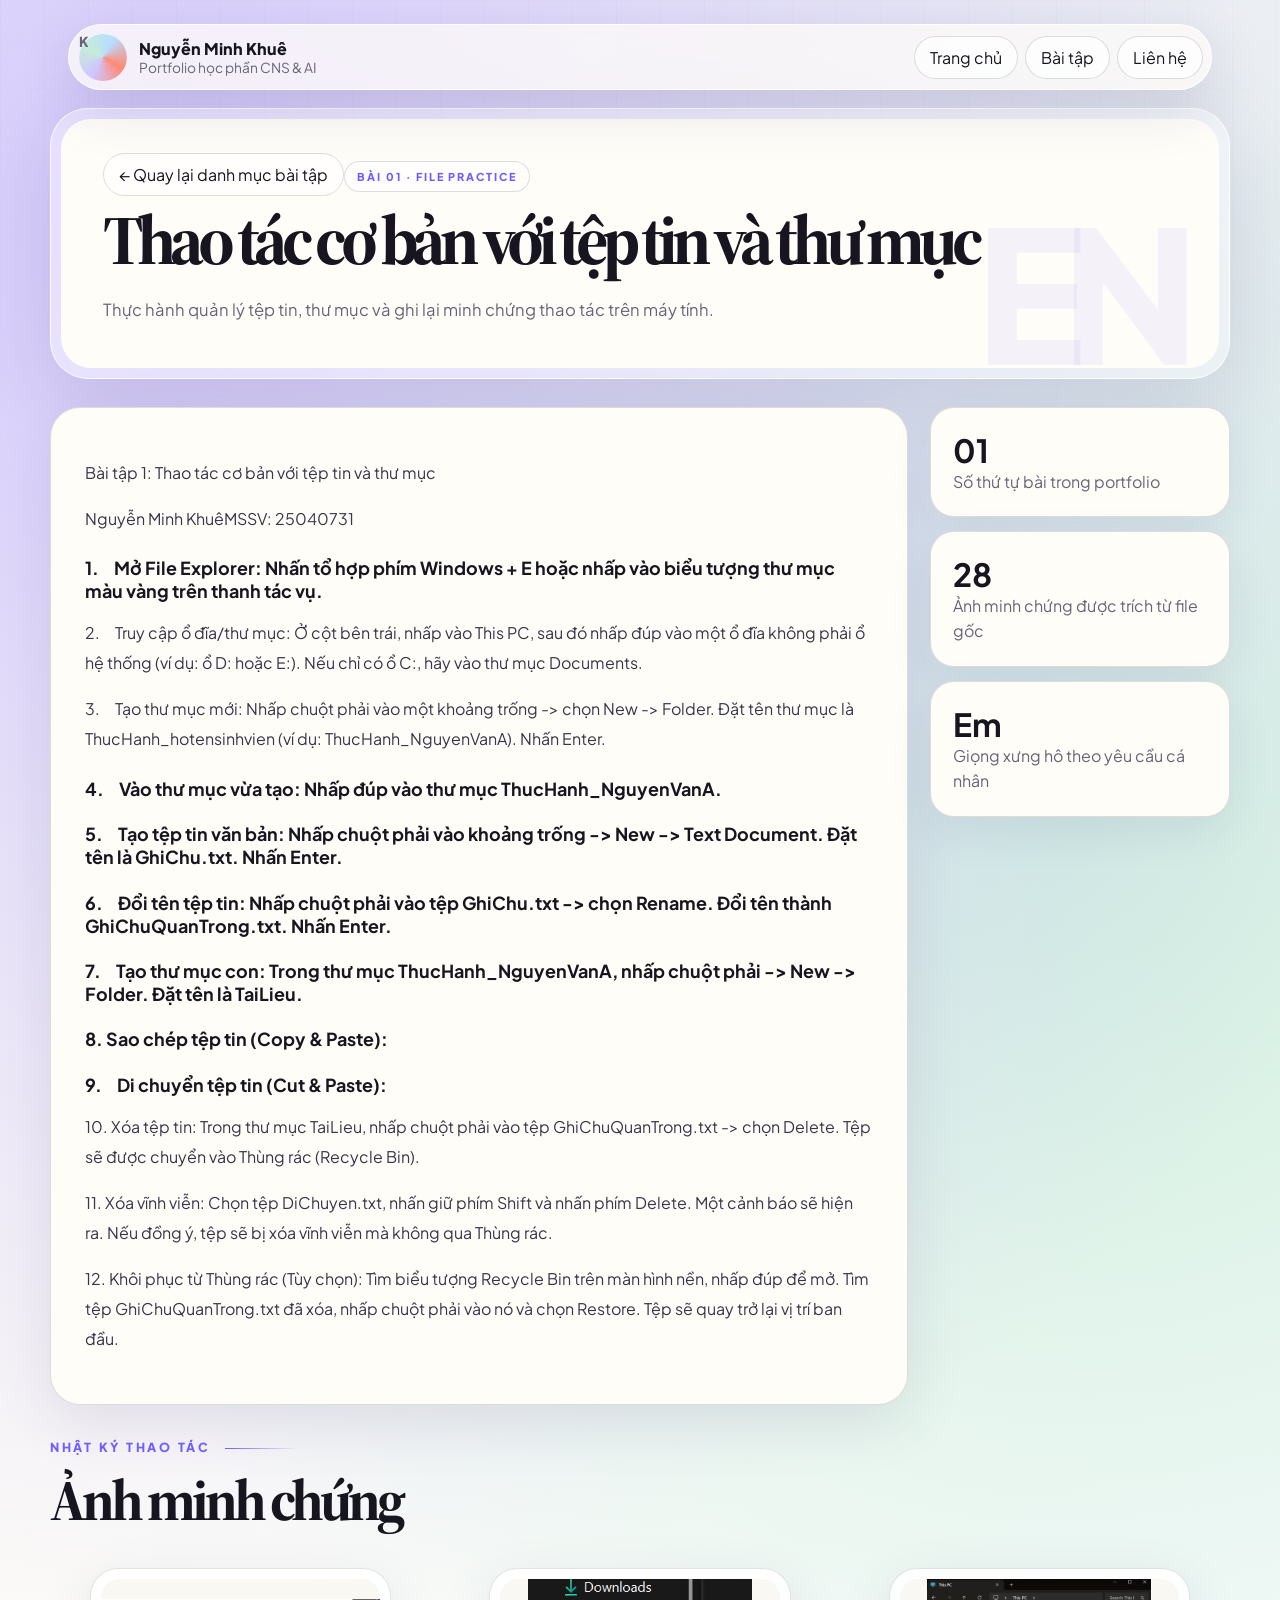
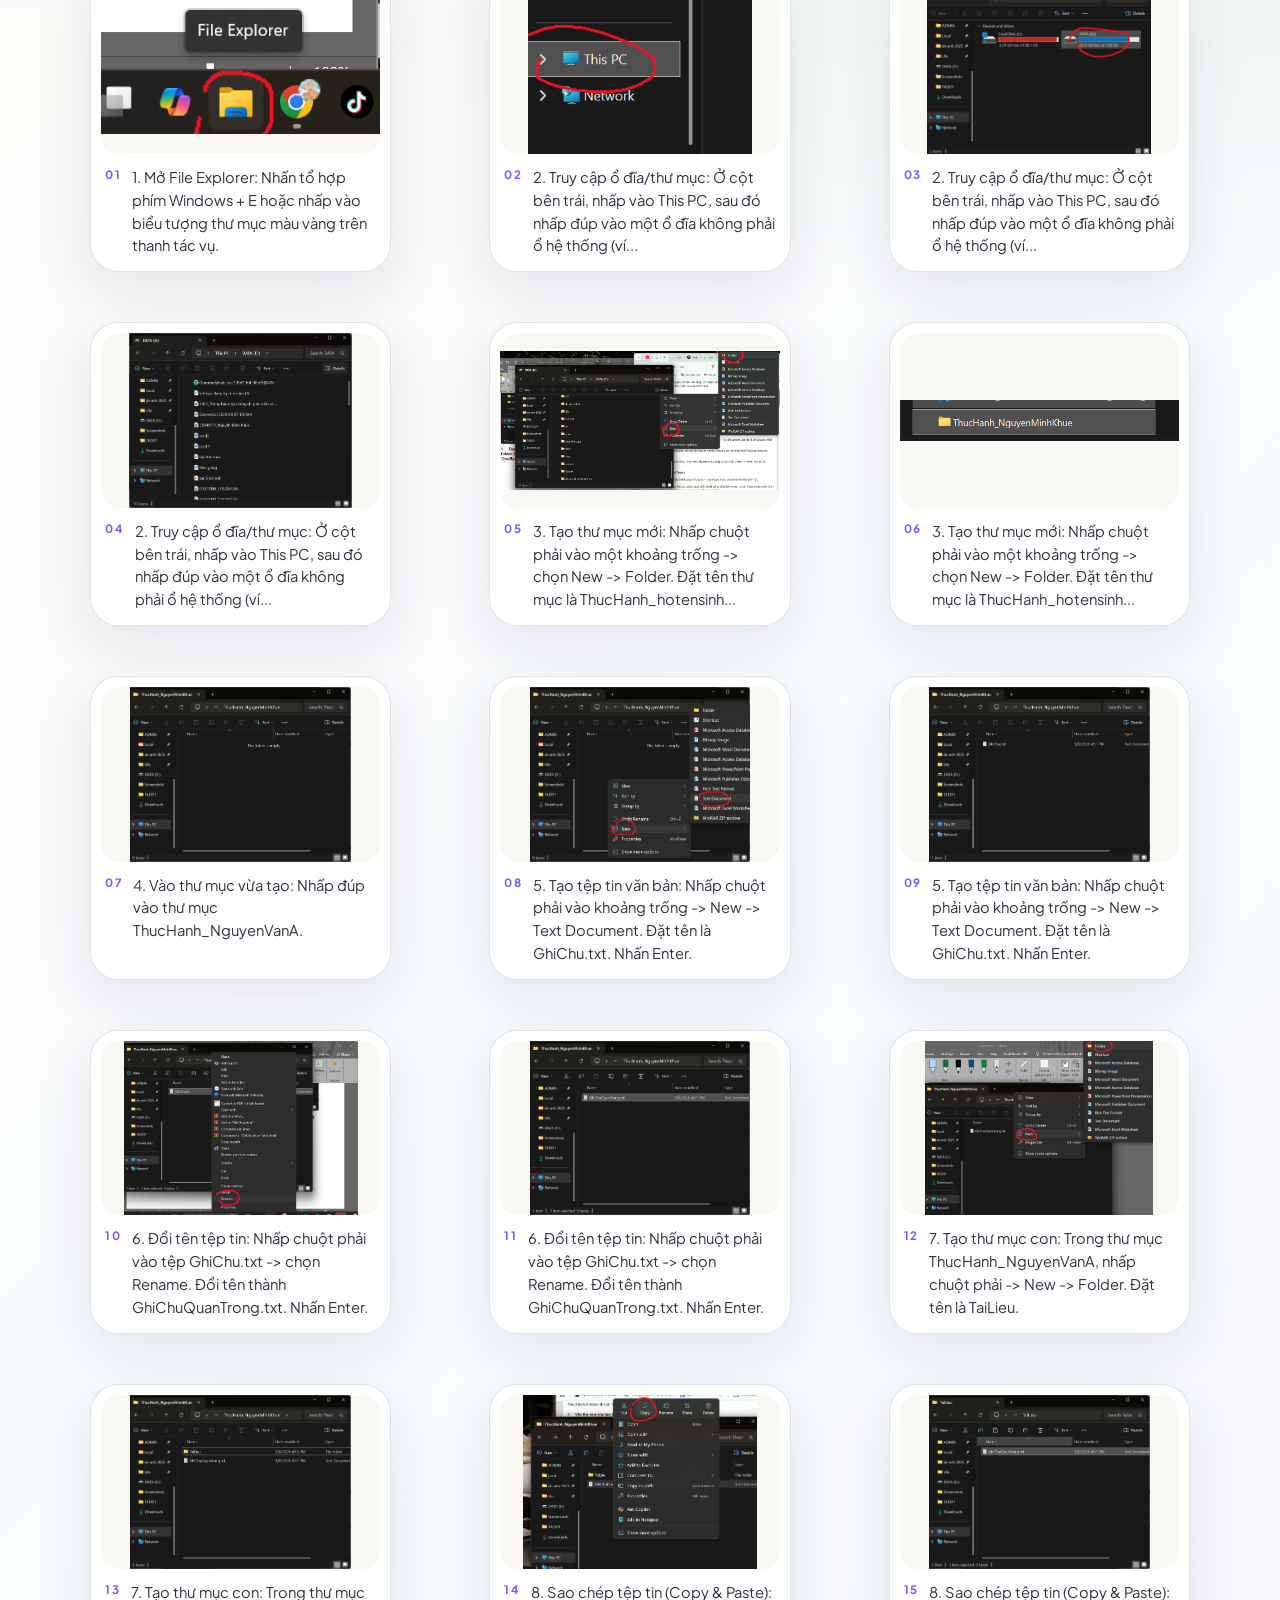
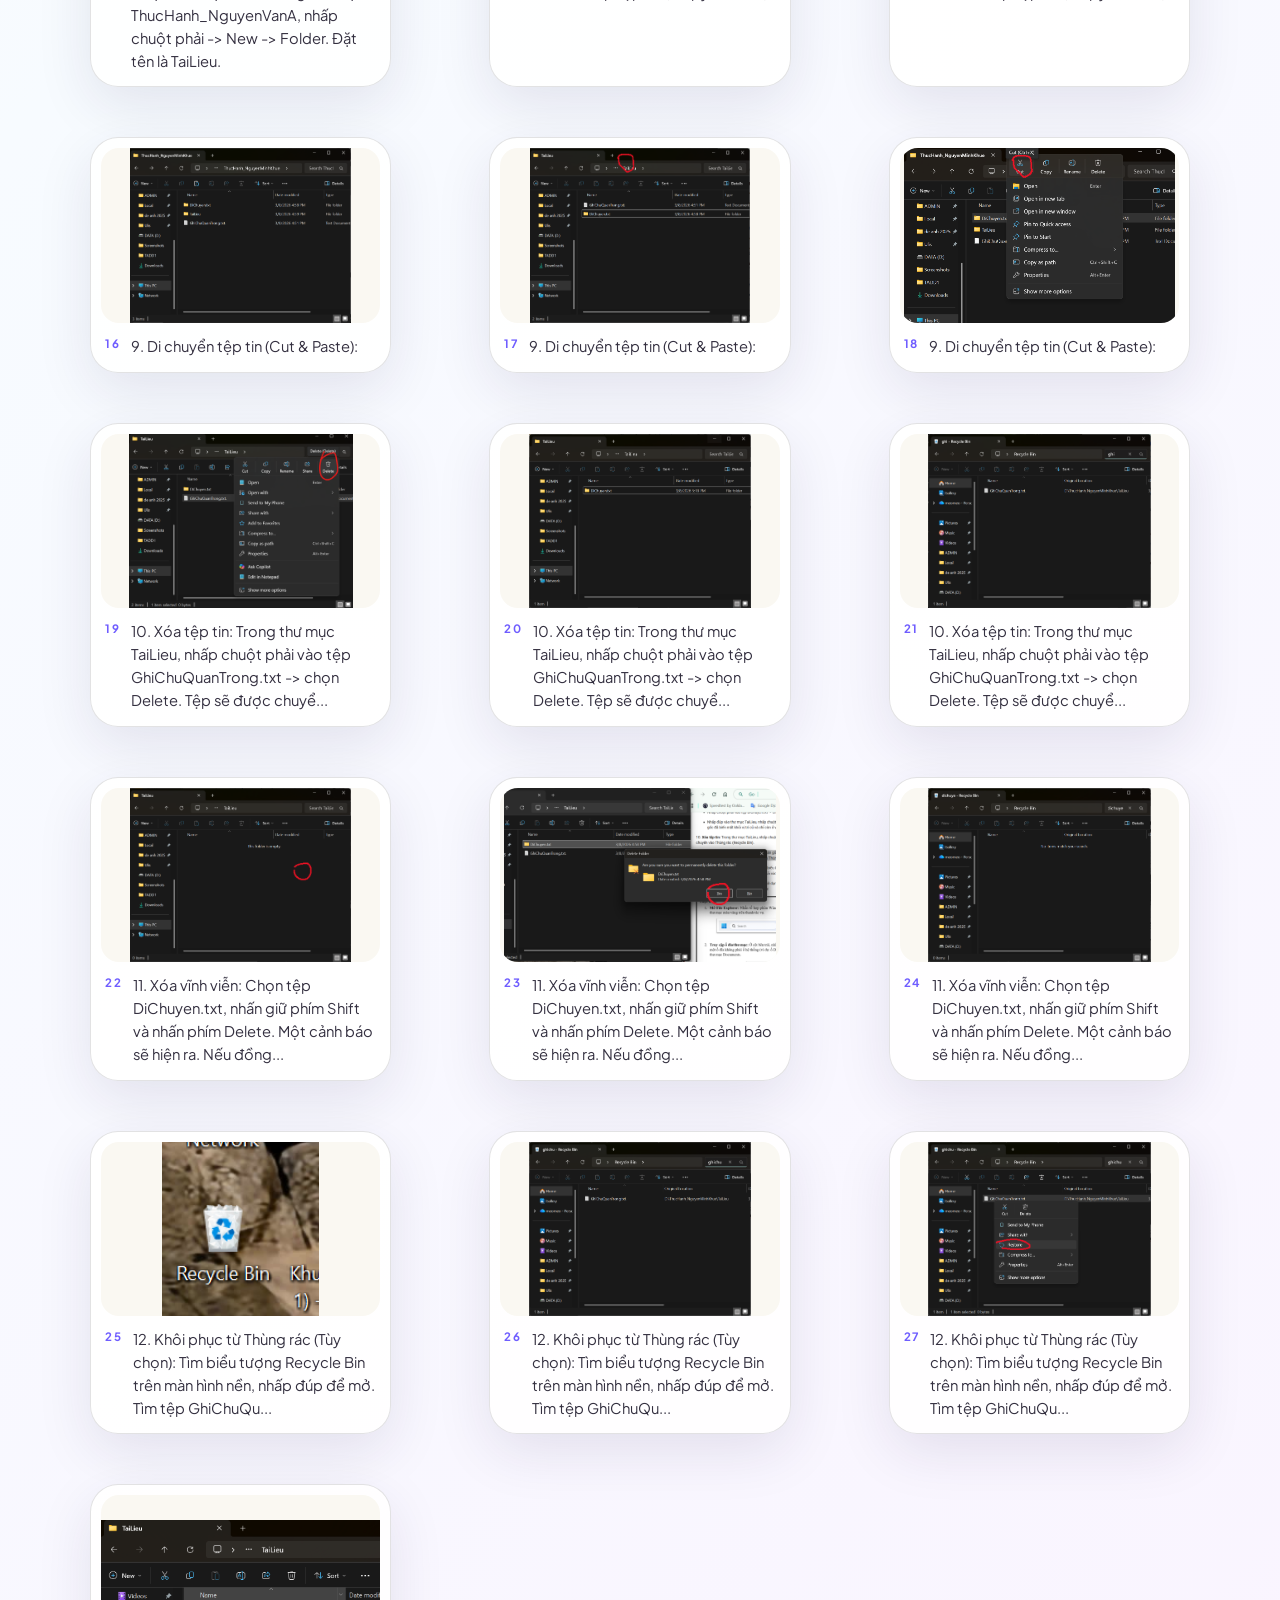
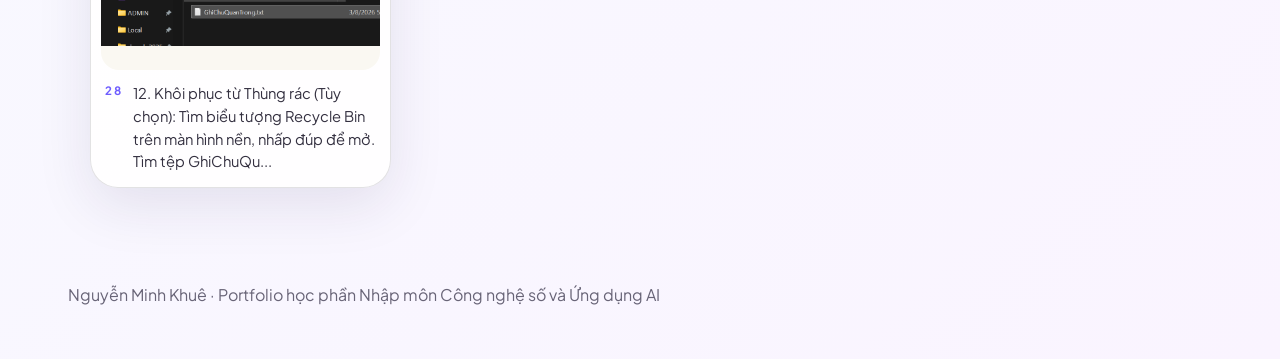
==== works/week-01/index.html @ 4029c49c "Build Nguyen Minh Khue portfolio" ====
<!doctype html>
<html lang="vi">
<head>
  <meta charset="utf-8">
  <meta name="viewport" content="width=device-width, initial-scale=1.0">
  <title>Bài 1: Thao tác cơ bản với tệp tin và thư mục · Nguyễn Minh Khuê</title>
  <link rel="preconnect" href="https://fonts.googleapis.com">
  <link rel="preconnect" href="https://fonts.gstatic.com" crossorigin>
  <link href="https://fonts.googleapis.com/css2?family=Plus+Jakarta+Sans:wght@400;500;700;800;900&family=Source+Serif+4:opsz,wght@8..60,600;8..60,700;8..60,800&display=swap" rel="stylesheet">
  <link rel="icon" type="image/svg+xml" href="../../assets/brand/favicon.svg">
  <link rel="stylesheet" href="../../styles.css">
</head>
<body>
<div class="shell">
  <header class="topbar"><div class="nav-island"><a class="brand" href="../../index.html"><span class="mark">K</span><div><strong>Nguyễn Minh Khuê</strong><span>Portfolio học phần CNS & AI</span></div></a><nav class="nav"><a href="../../index.html">Trang chủ</a><a href="../../index.html#works">Bài tập</a><a href="../../index.html#contact">Liên hệ</a></nav></div></header>
  <main>
    <section class="work-hero"><div class="work-hero-core"><a class="back" href="../../index.html#works">← Quay lại danh mục bài tập</a><span class="eyebrow">Bài 01 · File practice</span><h1>Thao tác cơ bản với tệp tin và thư mục</h1><p class="lead">Thực hành quản lý tệp tin, thư mục và ghi lại minh chứng thao tác trên máy tính.</p></div></section>
    <div class="work-layout"><article class="document"><p>Bài tập 1: Thao tác cơ bản với tệp tin và thư mục</p>
<p>Nguyễn Minh KhuêMSSV: 25040731</p>
<h3>1.     Mở File Explorer: Nhấn tổ hợp phím Windows + E hoặc nhấp vào biểu tượng thư mục màu vàng trên thanh tác vụ.</h3>
<p>2.     Truy cập ổ đĩa/thư mục: Ở cột bên trái, nhấp vào This PC, sau đó nhấp đúp vào một ổ đĩa không phải ổ hệ thống (ví dụ: ổ D: hoặc E:). Nếu chỉ có ổ C:, hãy vào thư mục Documents.</p>
<p>3.     Tạo thư mục mới: Nhấp chuột phải vào một khoảng trống -&gt; chọn New -&gt; Folder. Đặt tên thư mục là ThucHanh_hotensinhvien (ví dụ: ThucHanh_NguyenVanA). Nhấn Enter.</p>
<h3>4.     Vào thư mục vừa tạo: Nhấp đúp vào thư mục ThucHanh_NguyenVanA.</h3>
<h3>5.     Tạo tệp tin văn bản: Nhấp chuột phải vào khoảng trống -&gt; New -&gt; Text Document. Đặt tên là GhiChu.txt. Nhấn Enter.</h3>
<h3>6.     Đổi tên tệp tin: Nhấp chuột phải vào tệp GhiChu.txt -&gt; chọn Rename. Đổi tên thành GhiChuQuanTrong.txt. Nhấn Enter.</h3>
<h3>7.     Tạo thư mục con: Trong thư mục ThucHanh_NguyenVanA, nhấp chuột phải -&gt; New -&gt; Folder. Đặt tên là TaiLieu.</h3>
<h3>8. Sao chép tệp tin (Copy &amp; Paste):</h3>
<h3>9.     Di chuyển tệp tin (Cut &amp; Paste):</h3>
<p>10. Xóa tệp tin: Trong thư mục TaiLieu, nhấp chuột phải vào tệp GhiChuQuanTrong.txt -&gt; chọn Delete. Tệp sẽ được chuyển vào Thùng rác (Recycle Bin).</p>
<p>11. Xóa vĩnh viễn: Chọn tệp DiChuyen.txt, nhấn giữ phím Shift và nhấn phím Delete. Một cảnh báo sẽ hiện ra. Nếu đồng ý, tệp sẽ bị xóa vĩnh viễn mà không qua Thùng rác.</p>
<p>12. Khôi phục từ Thùng rác (Tùy chọn): Tìm biểu tượng Recycle Bin trên màn hình nền, nhấp đúp để mở. Tìm tệp GhiChuQuanTrong.txt đã xóa, nhấp chuột phải vào nó và chọn Restore. Tệp sẽ quay trở lại vị trí ban đầu.</p></article><aside class="side"><div class="metric"><strong>01</strong><span>Số thứ tự bài trong portfolio</span></div><div class="metric"><strong>28</strong><span>Ảnh minh chứng được trích từ file gốc</span></div><div class="metric"><strong>Em</strong><span>Giọng xưng hô theo yêu cầu cá nhân</span></div></aside></div>
    <section class="gallery"><div class="section-head"><span class="section-kicker">Nhật ký thao tác</span><h2>Ảnh minh chứng</h2></div><div class="gallery-grid"><figure class="gallery-card"><a href="../../assets/evidence/week-01/01.png" target="_blank" rel="noopener"><img src="../../assets/evidence/week-01/01.png" loading="lazy" alt="1. Mở File Explorer: Nhấn tổ hợp phím Windows + E hoặc nhấp vào biểu tượng thư mục màu vàng trên thanh tác vụ."></a><figcaption><b>01</b><span>1. Mở File Explorer: Nhấn tổ hợp phím Windows + E hoặc nhấp vào biểu tượng thư mục màu vàng trên thanh tác vụ.</span></figcaption></figure><figure class="gallery-card"><a href="../../assets/evidence/week-01/02.png" target="_blank" rel="noopener"><img src="../../assets/evidence/week-01/02.png" loading="lazy" alt="2. Truy cập ổ đĩa/thư mục: Ở cột bên trái, nhấp vào This PC, sau đó nhấp đúp vào một ổ đĩa không phải ổ hệ thống (ví..."></a><figcaption><b>02</b><span>2. Truy cập ổ đĩa/thư mục: Ở cột bên trái, nhấp vào This PC, sau đó nhấp đúp vào một ổ đĩa không phải ổ hệ thống (ví...</span></figcaption></figure><figure class="gallery-card"><a href="../../assets/evidence/week-01/03.png" target="_blank" rel="noopener"><img src="../../assets/evidence/week-01/03.png" loading="lazy" alt="2. Truy cập ổ đĩa/thư mục: Ở cột bên trái, nhấp vào This PC, sau đó nhấp đúp vào một ổ đĩa không phải ổ hệ thống (ví..."></a><figcaption><b>03</b><span>2. Truy cập ổ đĩa/thư mục: Ở cột bên trái, nhấp vào This PC, sau đó nhấp đúp vào một ổ đĩa không phải ổ hệ thống (ví...</span></figcaption></figure><figure class="gallery-card"><a href="../../assets/evidence/week-01/04.png" target="_blank" rel="noopener"><img src="../../assets/evidence/week-01/04.png" loading="lazy" alt="2. Truy cập ổ đĩa/thư mục: Ở cột bên trái, nhấp vào This PC, sau đó nhấp đúp vào một ổ đĩa không phải ổ hệ thống (ví..."></a><figcaption><b>04</b><span>2. Truy cập ổ đĩa/thư mục: Ở cột bên trái, nhấp vào This PC, sau đó nhấp đúp vào một ổ đĩa không phải ổ hệ thống (ví...</span></figcaption></figure><figure class="gallery-card"><a href="../../assets/evidence/week-01/05.png" target="_blank" rel="noopener"><img src="../../assets/evidence/week-01/05.png" loading="lazy" alt="3. Tạo thư mục mới: Nhấp chuột phải vào một khoảng trống -&gt; chọn New -&gt; Folder. Đặt tên thư mục là ThucHanh_hotensinh..."></a><figcaption><b>05</b><span>3. Tạo thư mục mới: Nhấp chuột phải vào một khoảng trống -&gt; chọn New -&gt; Folder. Đặt tên thư mục là ThucHanh_hotensinh...</span></figcaption></figure><figure class="gallery-card"><a href="../../assets/evidence/week-01/06.png" target="_blank" rel="noopener"><img src="../../assets/evidence/week-01/06.png" loading="lazy" alt="3. Tạo thư mục mới: Nhấp chuột phải vào một khoảng trống -&gt; chọn New -&gt; Folder. Đặt tên thư mục là ThucHanh_hotensinh..."></a><figcaption><b>06</b><span>3. Tạo thư mục mới: Nhấp chuột phải vào một khoảng trống -&gt; chọn New -&gt; Folder. Đặt tên thư mục là ThucHanh_hotensinh...</span></figcaption></figure><figure class="gallery-card"><a href="../../assets/evidence/week-01/07.png" target="_blank" rel="noopener"><img src="../../assets/evidence/week-01/07.png" loading="lazy" alt="4. Vào thư mục vừa tạo: Nhấp đúp vào thư mục ThucHanh_NguyenVanA."></a><figcaption><b>07</b><span>4. Vào thư mục vừa tạo: Nhấp đúp vào thư mục ThucHanh_NguyenVanA.</span></figcaption></figure><figure class="gallery-card"><a href="../../assets/evidence/week-01/08.png" target="_blank" rel="noopener"><img src="../../assets/evidence/week-01/08.png" loading="lazy" alt="5. Tạo tệp tin văn bản: Nhấp chuột phải vào khoảng trống -&gt; New -&gt; Text Document. Đặt tên là GhiChu.txt. Nhấn Enter."></a><figcaption><b>08</b><span>5. Tạo tệp tin văn bản: Nhấp chuột phải vào khoảng trống -&gt; New -&gt; Text Document. Đặt tên là GhiChu.txt. Nhấn Enter.</span></figcaption></figure><figure class="gallery-card"><a href="../../assets/evidence/week-01/09.png" target="_blank" rel="noopener"><img src="../../assets/evidence/week-01/09.png" loading="lazy" alt="5. Tạo tệp tin văn bản: Nhấp chuột phải vào khoảng trống -&gt; New -&gt; Text Document. Đặt tên là GhiChu.txt. Nhấn Enter."></a><figcaption><b>09</b><span>5. Tạo tệp tin văn bản: Nhấp chuột phải vào khoảng trống -&gt; New -&gt; Text Document. Đặt tên là GhiChu.txt. Nhấn Enter.</span></figcaption></figure><figure class="gallery-card"><a href="../../assets/evidence/week-01/10.png" target="_blank" rel="noopener"><img src="../../assets/evidence/week-01/10.png" loading="lazy" alt="6. Đổi tên tệp tin: Nhấp chuột phải vào tệp GhiChu.txt -&gt; chọn Rename. Đổi tên thành GhiChuQuanTrong.txt. Nhấn Enter."></a><figcaption><b>10</b><span>6. Đổi tên tệp tin: Nhấp chuột phải vào tệp GhiChu.txt -&gt; chọn Rename. Đổi tên thành GhiChuQuanTrong.txt. Nhấn Enter.</span></figcaption></figure><figure class="gallery-card"><a href="../../assets/evidence/week-01/11.png" target="_blank" rel="noopener"><img src="../../assets/evidence/week-01/11.png" loading="lazy" alt="6. Đổi tên tệp tin: Nhấp chuột phải vào tệp GhiChu.txt -&gt; chọn Rename. Đổi tên thành GhiChuQuanTrong.txt. Nhấn Enter."></a><figcaption><b>11</b><span>6. Đổi tên tệp tin: Nhấp chuột phải vào tệp GhiChu.txt -&gt; chọn Rename. Đổi tên thành GhiChuQuanTrong.txt. Nhấn Enter.</span></figcaption></figure><figure class="gallery-card"><a href="../../assets/evidence/week-01/12.png" target="_blank" rel="noopener"><img src="../../assets/evidence/week-01/12.png" loading="lazy" alt="7. Tạo thư mục con: Trong thư mục ThucHanh_NguyenVanA, nhấp chuột phải -&gt; New -&gt; Folder. Đặt tên là TaiLieu."></a><figcaption><b>12</b><span>7. Tạo thư mục con: Trong thư mục ThucHanh_NguyenVanA, nhấp chuột phải -&gt; New -&gt; Folder. Đặt tên là TaiLieu.</span></figcaption></figure><figure class="gallery-card"><a href="../../assets/evidence/week-01/13.png" target="_blank" rel="noopener"><img src="../../assets/evidence/week-01/13.png" loading="lazy" alt="7. Tạo thư mục con: Trong thư mục ThucHanh_NguyenVanA, nhấp chuột phải -&gt; New -&gt; Folder. Đặt tên là TaiLieu."></a><figcaption><b>13</b><span>7. Tạo thư mục con: Trong thư mục ThucHanh_NguyenVanA, nhấp chuột phải -&gt; New -&gt; Folder. Đặt tên là TaiLieu.</span></figcaption></figure><figure class="gallery-card"><a href="../../assets/evidence/week-01/14.png" target="_blank" rel="noopener"><img src="../../assets/evidence/week-01/14.png" loading="lazy" alt="8. Sao chép tệp tin (Copy &amp; Paste):"></a><figcaption><b>14</b><span>8. Sao chép tệp tin (Copy &amp; Paste):</span></figcaption></figure><figure class="gallery-card"><a href="../../assets/evidence/week-01/15.png" target="_blank" rel="noopener"><img src="../../assets/evidence/week-01/15.png" loading="lazy" alt="8. Sao chép tệp tin (Copy &amp; Paste):"></a><figcaption><b>15</b><span>8. Sao chép tệp tin (Copy &amp; Paste):</span></figcaption></figure><figure class="gallery-card"><a href="../../assets/evidence/week-01/16.png" target="_blank" rel="noopener"><img src="../../assets/evidence/week-01/16.png" loading="lazy" alt="9. Di chuyển tệp tin (Cut &amp; Paste):"></a><figcaption><b>16</b><span>9. Di chuyển tệp tin (Cut &amp; Paste):</span></figcaption></figure><figure class="gallery-card"><a href="../../assets/evidence/week-01/17.png" target="_blank" rel="noopener"><img src="../../assets/evidence/week-01/17.png" loading="lazy" alt="9. Di chuyển tệp tin (Cut &amp; Paste):"></a><figcaption><b>17</b><span>9. Di chuyển tệp tin (Cut &amp; Paste):</span></figcaption></figure><figure class="gallery-card"><a href="../../assets/evidence/week-01/18.png" target="_blank" rel="noopener"><img src="../../assets/evidence/week-01/18.png" loading="lazy" alt="9. Di chuyển tệp tin (Cut &amp; Paste):"></a><figcaption><b>18</b><span>9. Di chuyển tệp tin (Cut &amp; Paste):</span></figcaption></figure><figure class="gallery-card"><a href="../../assets/evidence/week-01/19.png" target="_blank" rel="noopener"><img src="../../assets/evidence/week-01/19.png" loading="lazy" alt="10. Xóa tệp tin: Trong thư mục TaiLieu, nhấp chuột phải vào tệp GhiChuQuanTrong.txt -&gt; chọn Delete. Tệp sẽ được chuyể..."></a><figcaption><b>19</b><span>10. Xóa tệp tin: Trong thư mục TaiLieu, nhấp chuột phải vào tệp GhiChuQuanTrong.txt -&gt; chọn Delete. Tệp sẽ được chuyể...</span></figcaption></figure><figure class="gallery-card"><a href="../../assets/evidence/week-01/20.png" target="_blank" rel="noopener"><img src="../../assets/evidence/week-01/20.png" loading="lazy" alt="10. Xóa tệp tin: Trong thư mục TaiLieu, nhấp chuột phải vào tệp GhiChuQuanTrong.txt -&gt; chọn Delete. Tệp sẽ được chuyể..."></a><figcaption><b>20</b><span>10. Xóa tệp tin: Trong thư mục TaiLieu, nhấp chuột phải vào tệp GhiChuQuanTrong.txt -&gt; chọn Delete. Tệp sẽ được chuyể...</span></figcaption></figure><figure class="gallery-card"><a href="../../assets/evidence/week-01/21.png" target="_blank" rel="noopener"><img src="../../assets/evidence/week-01/21.png" loading="lazy" alt="10. Xóa tệp tin: Trong thư mục TaiLieu, nhấp chuột phải vào tệp GhiChuQuanTrong.txt -&gt; chọn Delete. Tệp sẽ được chuyể..."></a><figcaption><b>21</b><span>10. Xóa tệp tin: Trong thư mục TaiLieu, nhấp chuột phải vào tệp GhiChuQuanTrong.txt -&gt; chọn Delete. Tệp sẽ được chuyể...</span></figcaption></figure><figure class="gallery-card"><a href="../../assets/evidence/week-01/22.png" target="_blank" rel="noopener"><img src="../../assets/evidence/week-01/22.png" loading="lazy" alt="11. Xóa vĩnh viễn: Chọn tệp DiChuyen.txt, nhấn giữ phím Shift và nhấn phím Delete. Một cảnh báo sẽ hiện ra. Nếu đồng..."></a><figcaption><b>22</b><span>11. Xóa vĩnh viễn: Chọn tệp DiChuyen.txt, nhấn giữ phím Shift và nhấn phím Delete. Một cảnh báo sẽ hiện ra. Nếu đồng...</span></figcaption></figure><figure class="gallery-card"><a href="../../assets/evidence/week-01/23.png" target="_blank" rel="noopener"><img src="../../assets/evidence/week-01/23.png" loading="lazy" alt="11. Xóa vĩnh viễn: Chọn tệp DiChuyen.txt, nhấn giữ phím Shift và nhấn phím Delete. Một cảnh báo sẽ hiện ra. Nếu đồng..."></a><figcaption><b>23</b><span>11. Xóa vĩnh viễn: Chọn tệp DiChuyen.txt, nhấn giữ phím Shift và nhấn phím Delete. Một cảnh báo sẽ hiện ra. Nếu đồng...</span></figcaption></figure><figure class="gallery-card"><a href="../../assets/evidence/week-01/24.png" target="_blank" rel="noopener"><img src="../../assets/evidence/week-01/24.png" loading="lazy" alt="11. Xóa vĩnh viễn: Chọn tệp DiChuyen.txt, nhấn giữ phím Shift và nhấn phím Delete. Một cảnh báo sẽ hiện ra. Nếu đồng..."></a><figcaption><b>24</b><span>11. Xóa vĩnh viễn: Chọn tệp DiChuyen.txt, nhấn giữ phím Shift và nhấn phím Delete. Một cảnh báo sẽ hiện ra. Nếu đồng...</span></figcaption></figure><figure class="gallery-card"><a href="../../assets/evidence/week-01/25.png" target="_blank" rel="noopener"><img src="../../assets/evidence/week-01/25.png" loading="lazy" alt="12. Khôi phục từ Thùng rác (Tùy chọn): Tìm biểu tượng Recycle Bin trên màn hình nền, nhấp đúp để mở. Tìm tệp GhiChuQu..."></a><figcaption><b>25</b><span>12. Khôi phục từ Thùng rác (Tùy chọn): Tìm biểu tượng Recycle Bin trên màn hình nền, nhấp đúp để mở. Tìm tệp GhiChuQu...</span></figcaption></figure><figure class="gallery-card"><a href="../../assets/evidence/week-01/26.png" target="_blank" rel="noopener"><img src="../../assets/evidence/week-01/26.png" loading="lazy" alt="12. Khôi phục từ Thùng rác (Tùy chọn): Tìm biểu tượng Recycle Bin trên màn hình nền, nhấp đúp để mở. Tìm tệp GhiChuQu..."></a><figcaption><b>26</b><span>12. Khôi phục từ Thùng rác (Tùy chọn): Tìm biểu tượng Recycle Bin trên màn hình nền, nhấp đúp để mở. Tìm tệp GhiChuQu...</span></figcaption></figure><figure class="gallery-card"><a href="../../assets/evidence/week-01/27.png" target="_blank" rel="noopener"><img src="../../assets/evidence/week-01/27.png" loading="lazy" alt="12. Khôi phục từ Thùng rác (Tùy chọn): Tìm biểu tượng Recycle Bin trên màn hình nền, nhấp đúp để mở. Tìm tệp GhiChuQu..."></a><figcaption><b>27</b><span>12. Khôi phục từ Thùng rác (Tùy chọn): Tìm biểu tượng Recycle Bin trên màn hình nền, nhấp đúp để mở. Tìm tệp GhiChuQu...</span></figcaption></figure><figure class="gallery-card"><a href="../../assets/evidence/week-01/28.png" target="_blank" rel="noopener"><img src="../../assets/evidence/week-01/28.png" loading="lazy" alt="12. Khôi phục từ Thùng rác (Tùy chọn): Tìm biểu tượng Recycle Bin trên màn hình nền, nhấp đúp để mở. Tìm tệp GhiChuQu..."></a><figcaption><b>28</b><span>12. Khôi phục từ Thùng rác (Tùy chọn): Tìm biểu tượng Recycle Bin trên màn hình nền, nhấp đúp để mở. Tìm tệp GhiChuQu...</span></figcaption></figure></div></section>
  </main>
  <footer class="footer"><p>Nguyễn Minh Khuê · Portfolio học phần Nhập môn Công nghệ số và Ứng dụng AI</p></footer>
</div>
<script src="../../script.js"></script>
</body>
</html>
---- styles.css ----
:root{
  --ink:#17151f;--muted:#686477;--paper:#fffdf8;--cream:#f9f2e7;--lilac:#cfc5ff;--mint:#c6ecd8;--coral:#ff8b74;--blue:#b8ddff;--acid:#ecff87;--line:rgba(23,21,31,.14);--max:1180px;--ease:cubic-bezier(.32,.72,0,1)
}
*{box-sizing:border-box}
html{scroll-behavior:smooth}
body{margin:0;color:var(--ink);font-family:"Plus Jakarta Sans",Manrope,system-ui,sans-serif;background:radial-gradient(circle at 12% 4%,rgba(207,197,255,.9),transparent 28%),radial-gradient(circle at 84% 16%,rgba(198,236,216,.82),transparent 24%),linear-gradient(135deg,#fffaf0 0%,#f7fbff 52%,#faf4ff 100%)}
body:before{content:"";position:fixed;inset:0;pointer-events:none;z-index:0;opacity:.28;background-image:linear-gradient(90deg,rgba(23,21,31,.055) 1px,transparent 1px),linear-gradient(rgba(23,21,31,.04) 1px,transparent 1px);background-size:44px 44px;mask-image:linear-gradient(#000,transparent 78%)}
a{color:inherit;text-decoration:none}img{max-width:100%;display:block}.shell{position:relative;z-index:1;min-height:100vh}.container{max-width:var(--max);margin:0 auto}
.topbar{max-width:var(--max);margin:0 auto;padding:24px 18px 0;display:flex;align-items:center;justify-content:space-between;gap:18px;position:sticky;top:0;z-index:10}
.nav-island{display:flex;align-items:center;justify-content:space-between;gap:20px;width:100%;padding:8px 8px 8px 10px;border-radius:999px;background:rgba(255,253,248,.72);border:1px solid rgba(255,255,255,.9);box-shadow:0 18px 55px rgba(42,34,74,.13);backdrop-filter:blur(18px)}
.brand{display:flex;align-items:center;gap:12px}.mark{width:48px;height:48px;border-radius:50%;display:grid;place-items:center;background:conic-gradient(from 210deg,var(--lilac),var(--mint),var(--blue),var(--coral),var(--lilac));box-shadow:inset 0 1px 0 rgba(255,255,255,.8);font-weight:900}.brand strong{display:block;font-weight:900}.brand span{display:block;color:var(--muted);font-size:.86rem}
.nav{display:flex;gap:7px;flex-wrap:wrap}.nav a,.pill,.back,.contact-link{border:1px solid var(--line);background:rgba(255,255,255,.64);border-radius:999px;padding:10px 15px;transition:transform .7s var(--ease),background .7s var(--ease),border-color .7s var(--ease)}.nav a:hover,.back:hover,.contact-link:hover{transform:translateY(-2px);background:#fff;border-color:rgba(23,21,31,.28)}
main{padding:18px}.hero{max-width:var(--max);margin:0 auto 28px;padding:10px;border-radius:42px;background:rgba(255,255,255,.42);border:1px solid rgba(255,255,255,.9);box-shadow:0 34px 110px rgba(42,34,74,.16)}
.hero-core{position:relative;overflow:hidden;min-height:640px;border-radius:34px;background:linear-gradient(135deg,rgba(255,253,248,.95),rgba(248,246,255,.82));padding:56px;display:grid;grid-template-columns:minmax(0,1.03fr) minmax(320px,.97fr);gap:42px;align-items:stretch}
.hero-core:before{content:"LANGUAGE RADIO";position:absolute;left:44px;bottom:18px;font-size:clamp(3rem,10vw,9rem);line-height:.8;font-weight:900;letter-spacing:-.08em;color:rgba(23,21,31,.045);pointer-events:none}
.eyebrow{display:inline-flex;align-items:center;width:max-content;border:1px solid var(--line);background:rgba(255,255,255,.58);border-radius:999px;padding:8px 12px;margin-bottom:18px;font-size:.68rem;font-weight:900;letter-spacing:.18em;text-transform:uppercase;color:#6f5dff}
.section-kicker{display:block;margin:0 0 18px;font-size:.78rem;font-weight:900;letter-spacing:.22em;text-transform:uppercase;color:#6f5dff}.section-kicker:after{content:"";display:inline-block;width:72px;height:1px;margin-left:14px;background:linear-gradient(90deg,#6f5dff,transparent);vertical-align:middle}
h1,.section-head h2,.work-hero h1{font-family:"Source Serif 4","Playfair Display",Georgia,serif}h1{font-size:clamp(3.8rem,7.6vw,8.4rem);line-height:.82;letter-spacing:-.09em;margin:0 0 24px;max-width:8.4ch}.lead{max-width:64ch;margin:0;color:var(--muted);font-size:1.04rem;line-height:1.9}.info-strip{display:flex;flex-wrap:wrap;gap:10px;margin-top:26px}.pill{font-size:.9rem}
.radio-deck{display:grid;gap:16px;align-content:end}.deck-card{position:relative;border-radius:32px;padding:6px;background:rgba(23,21,31,.06);border:1px solid rgba(23,21,31,.08);transform:rotate(1.2deg)}.deck-card:nth-child(2){transform:rotate(-1.1deg);margin-left:42px}.deck-inner{border-radius:26px;background:#fffdf8;padding:28px;box-shadow:inset 0 1px 0 rgba(255,255,255,.9),0 18px 50px rgba(42,34,74,.11)}.wave{height:110px;border-radius:24px;margin-bottom:24px;background:repeating-linear-gradient(90deg,#17151f 0 8px,transparent 8px 16px),linear-gradient(135deg,var(--lilac),var(--mint));opacity:.84}.deck-inner h2,.deck-inner h3{margin:0 0 10px;font-size:1.4rem}.deck-inner p{margin:0;color:var(--muted);line-height:1.75}.contact-stack{display:grid;gap:10px}.contact-link{display:flex;justify-content:space-between;gap:16px;background:#fff}.contact-link strong{font-size:.92rem}
.section{max-width:var(--max);margin:0 auto 28px;padding:10px;border-radius:38px;background:rgba(255,255,255,.38);border:1px solid rgba(255,255,255,.86);box-shadow:0 22px 70px rgba(42,34,74,.10)}.section-core{border-radius:30px;background:rgba(255,253,248,.76);padding:38px}.section-head h2{font-size:clamp(2.1rem,4.5vw,4.5rem);line-height:.92;letter-spacing:-.07em;margin:0 0 26px}
.profile-grid{display:grid;grid-template-columns:.9fr 1.1fr;gap:18px}.panel{border-radius:26px;padding:26px;background:#fff;border:1px solid var(--line);box-shadow:0 14px 45px rgba(42,34,74,.08)}.panel p{color:#3d394b;line-height:1.82}.identity{background:linear-gradient(135deg,rgba(207,197,255,.46),rgba(198,236,216,.34),#fff)}
.route-grid{display:grid;grid-template-columns:1.2fr .8fr 1fr;gap:16px}.route-grid article{border-radius:28px;padding:26px;background:#fff;border:1px solid var(--line);box-shadow:0 14px 45px rgba(42,34,74,.08)}.route-grid article:nth-child(2){margin-top:40px;background:linear-gradient(135deg,#fff,var(--blue))}.route-grid article:nth-child(3){background:linear-gradient(135deg,#fff,var(--mint))}.route-grid span{font-weight:900;color:#6f5dff}.route-grid h3{font-size:1.35rem;margin:.5rem 0}.route-grid p{margin:0;color:var(--muted);line-height:1.75}
.work-grid{max-width:var(--max);margin:0 auto;display:grid;grid-template-columns:repeat(12,1fr);gap:18px}.work-card{grid-column:span 6;border-radius:34px;padding:8px;background:rgba(255,255,255,.38);border:1px solid rgba(255,255,255,.88);box-shadow:0 24px 80px rgba(42,34,74,.12);transition:transform .8s var(--ease),box-shadow .8s var(--ease)}.work-card:nth-child(1){grid-column:span 7}.work-card:nth-child(2){grid-column:span 5;margin-top:42px}.work-card:nth-child(5){grid-column:span 5}.work-card:nth-child(6){grid-column:span 7;margin-top:-26px}.work-card:hover{transform:translateY(-7px) rotate(-.4deg);box-shadow:0 34px 100px rgba(42,34,74,.18)}.work-inner{height:100%;border-radius:27px;padding:24px;background:#fffdf8;border:1px solid rgba(23,21,31,.08)}.work-top{display:flex;justify-content:space-between;gap:12px;align-items:center;margin-bottom:16px}.work-no{width:56px;height:56px;border-radius:18px;display:grid;place-items:center;background:#17151f;color:#fff;font-weight:900}.thumb{min-height:210px;border-radius:24px;display:grid;place-items:center;overflow:hidden;background:radial-gradient(circle at 20% 20%,var(--lilac),transparent 30%),radial-gradient(circle at 78% 76%,var(--mint),transparent 32%),linear-gradient(135deg,#fff,var(--cream));border:1px solid var(--line)}.thumb img{width:100%;height:100%;min-height:210px;object-fit:contain;padding:12px}.thumb span{font-weight:900;font-size:1.25rem}.work-card h3{font-size:1.42rem;letter-spacing:-.04em;margin:18px 0 10px}.work-card p{margin:0;color:var(--muted);line-height:1.75}.read{display:inline-flex;align-items:center;gap:10px;margin-top:18px;border-radius:999px;background:#17151f;color:#fff;padding:8px 8px 8px 17px;font-weight:800;transition:transform .7s var(--ease)}.read i{font-style:normal;width:32px;height:32px;border-radius:50%;display:grid;place-items:center;background:rgba(255,255,255,.14);transition:transform .7s var(--ease)}.read:hover{transform:translateY(-2px)}.read:hover i{transform:translateX(3px) translateY(-1px)}
.work-hero{max-width:var(--max);margin:0 auto 28px;padding:10px;border-radius:38px;background:rgba(255,255,255,.38);border:1px solid rgba(255,255,255,.86);box-shadow:0 24px 80px rgba(42,34,74,.12)}.work-hero-core{position:relative;overflow:hidden;border-radius:30px;background:#fffdf8;padding:42px}.work-hero-core:after{content:"EN";position:absolute;right:42px;bottom:-38px;font-size:11.5rem;letter-spacing:-.12em;color:rgba(111,93,255,.075);font-weight:900}.work-hero h1{font-size:clamp(3rem,5.45vw,6.2rem);max-width:980px;line-height:.86}
.work-layout{max-width:var(--max);margin:0 auto;display:grid;grid-template-columns:minmax(0,1fr) 300px;gap:22px;align-items:start}.document{border-radius:30px;background:#fffdf8;border:1px solid var(--line);padding:34px;box-shadow:0 18px 60px rgba(42,34,74,.10)}.document h2{font-size:clamp(1.7rem,3vw,3rem);letter-spacing:-.06em;line-height:1.02;margin:2.2rem 0 1rem;padding-left:16px;border-left:6px solid #6f5dff}.document h3{font-size:1.12rem;margin:1.4rem 0 .6rem}.document p{color:#39364a;line-height:1.88}.list-line{padding-left:14px;border-left:3px solid var(--lilac)}.table-wrap{overflow:auto;border:1px solid var(--line);border-radius:20px;margin:20px 0;background:#fff}table{width:100%;min-width:820px;border-collapse:collapse}th,td{padding:13px 15px;text-align:left;vertical-align:top;border-bottom:1px solid var(--line);line-height:1.62}th{background:#f2eeff}.side{position:sticky;top:108px;display:grid;gap:14px}.metric{border-radius:24px;padding:22px;background:#fffdf8;border:1px solid var(--line);box-shadow:0 14px 45px rgba(42,34,74,.08)}.metric strong{display:block;font-size:2rem}.metric span{display:block;color:var(--muted);line-height:1.55}.gallery{max-width:var(--max);margin:34px auto}.gallery-grid{display:grid;grid-template-columns:repeat(3,minmax(0,1fr));gap:18px}.gallery-card{border-radius:28px;padding:10px;background:rgba(255,255,255,.88);border:1px solid rgba(23,21,31,.12);box-shadow:0 18px 55px rgba(42,34,74,.10);transition:transform .35s var(--ease),box-shadow .35s var(--ease)}.gallery-card:hover{transform:translateY(-4px);box-shadow:0 28px 75px rgba(42,34,74,.15)}.gallery-card img{width:100%;aspect-ratio:16/10;object-fit:contain;background:#faf8f2;border-radius:18px}.gallery-card figcaption{display:grid;grid-template-columns:auto 1fr;gap:10px;align-items:start;padding:12px 4px 4px;color:#343040;font-size:.92rem;line-height:1.55}.gallery-card figcaption b{font-size:.72rem;letter-spacing:.16em;text-transform:uppercase;color:#6f5dff;white-space:nowrap}.footer{max-width:var(--max);margin:28px auto 0;padding:0 18px 38px;color:var(--muted)}
@media(max-width:900px){.topbar{position:static}.nav-island,.topbar{align-items:flex-start;flex-direction:column}.hero-core,.profile-grid,.route-grid,.work-layout{grid-template-columns:1fr}.hero-core{padding:30px;min-height:auto}.work-grid,.gallery-grid{grid-template-columns:1fr}.work-card,.work-card:nth-child(1),.work-card:nth-child(2),.work-card:nth-child(5),.work-card:nth-child(6){grid-column:1;margin-top:0}.deck-card,.deck-card:nth-child(2){margin-left:0;transform:none}.side{position:static}h1,.work-hero h1{max-width:100%;font-size:clamp(3rem,17vw,5rem)}.gallery-card figcaption{grid-template-columns:1fr}}
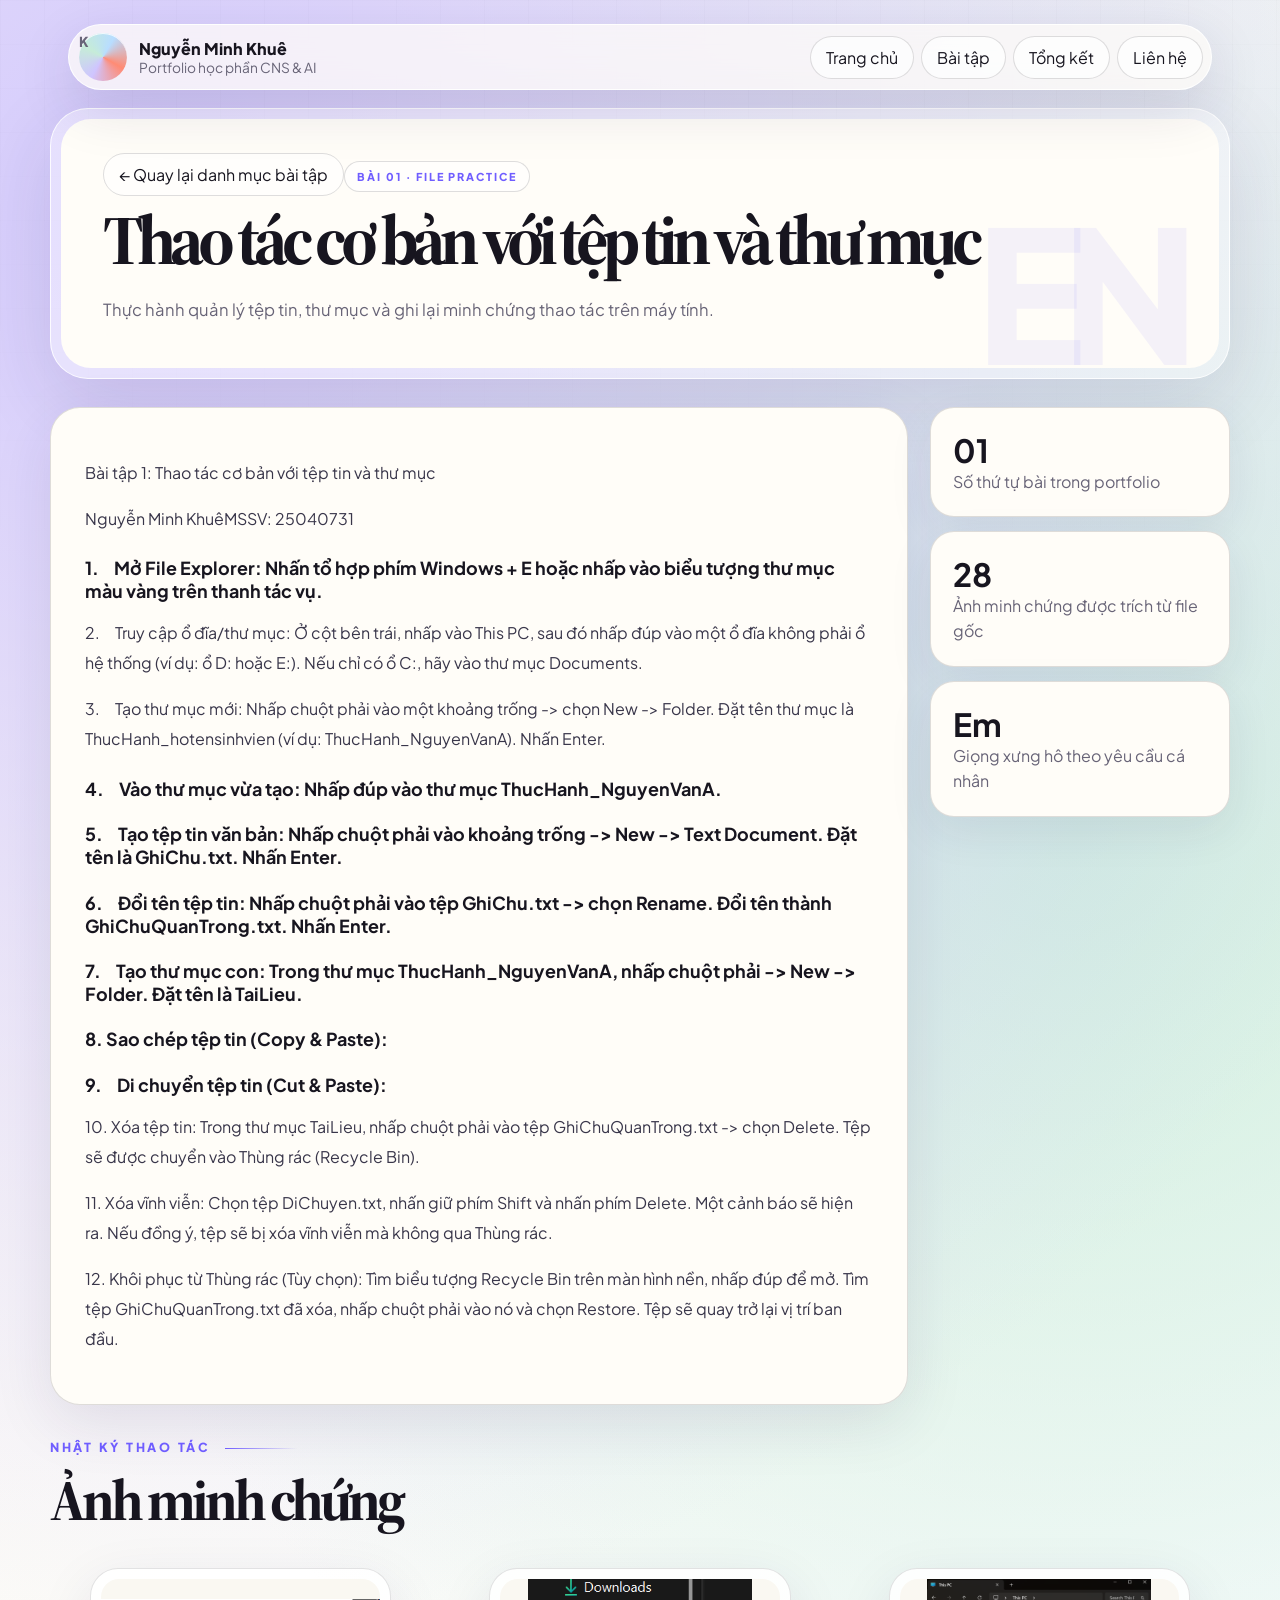
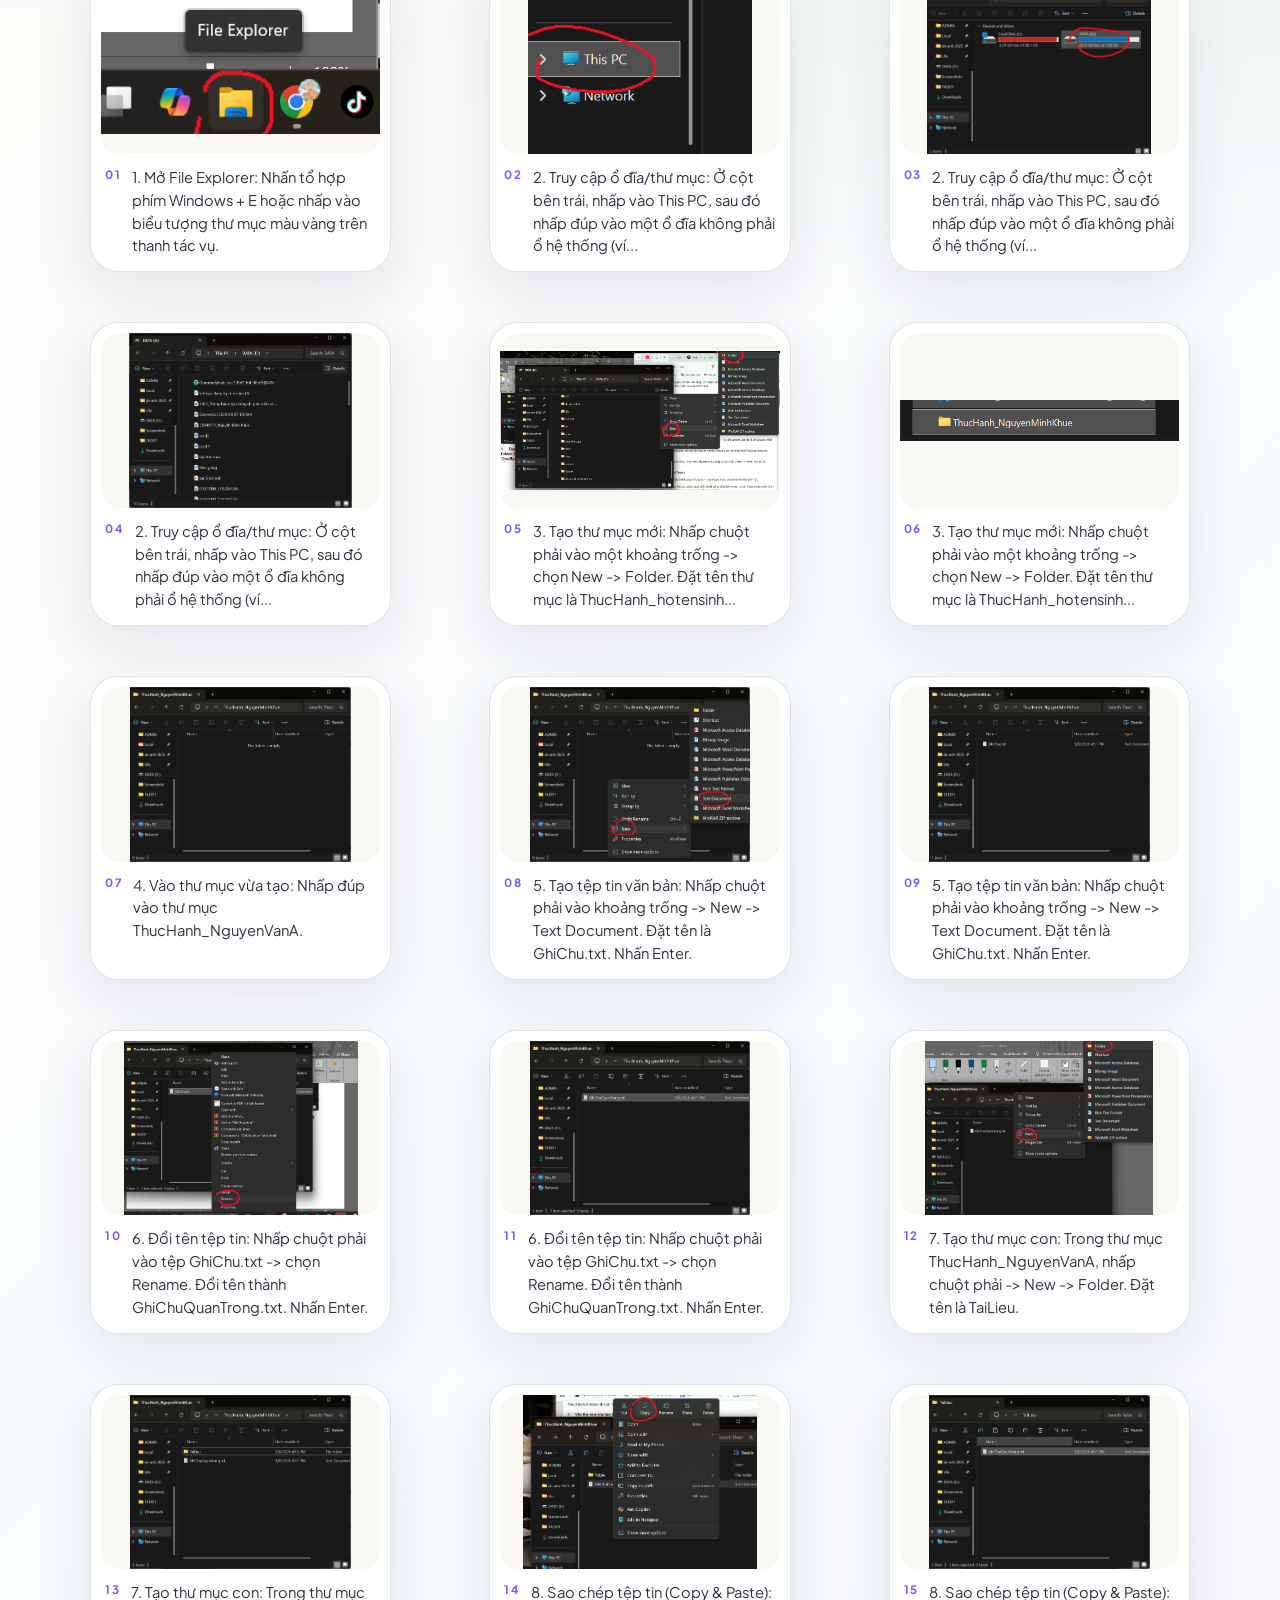
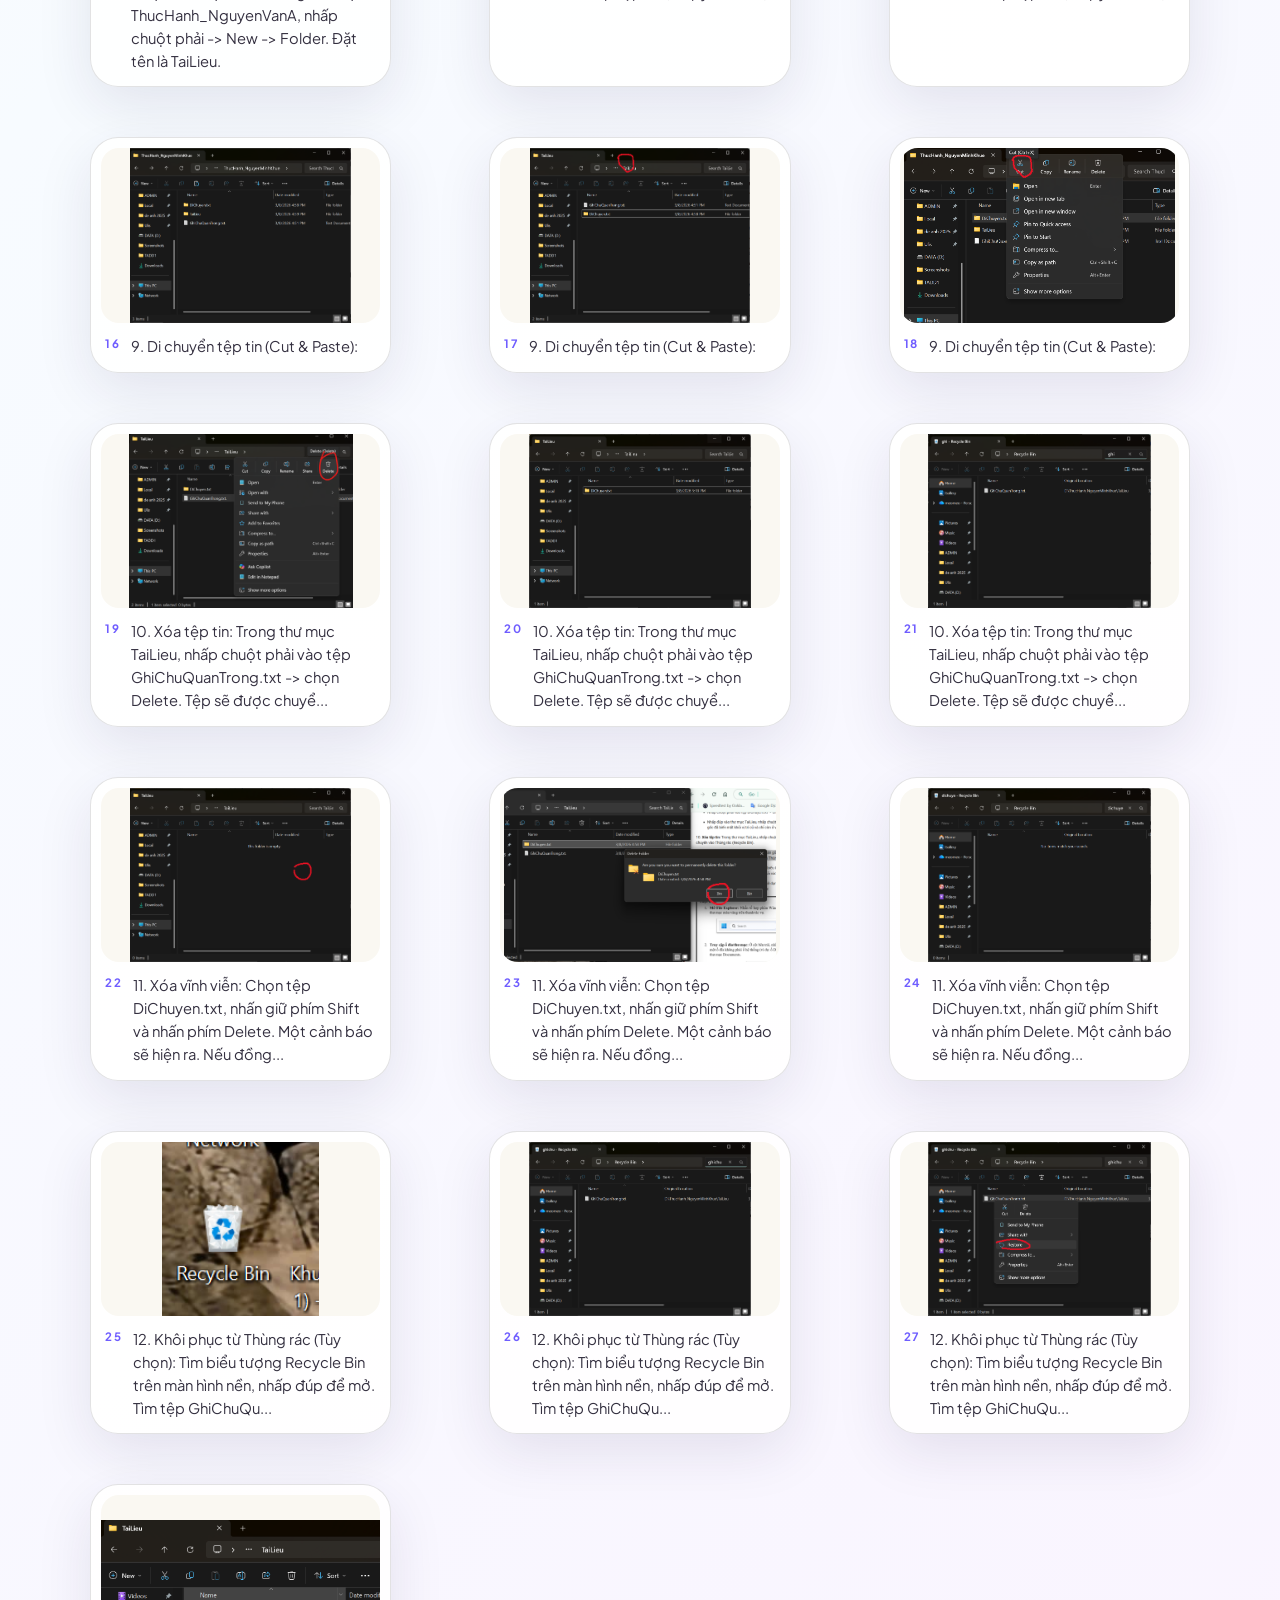
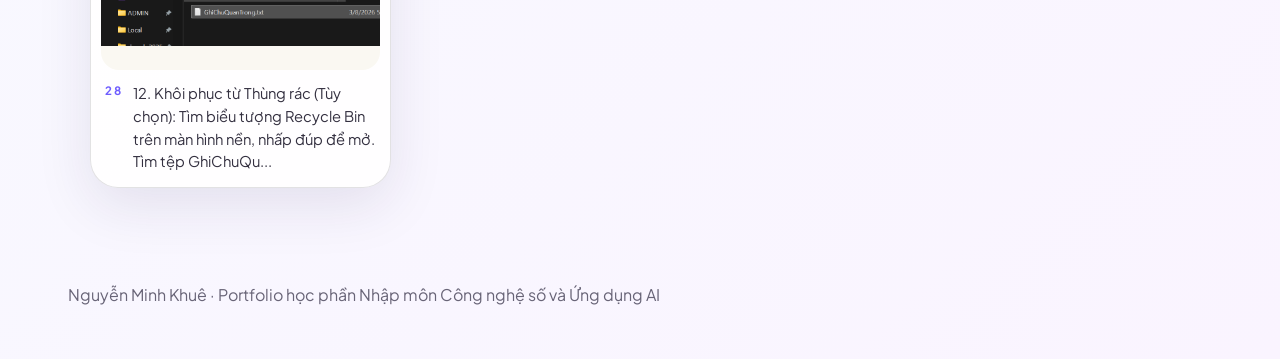
==== commit d569ef89: "Add summary menu for Minh Khue portfolio" ====
--- a/works/week-01/index.html
+++ b/works/week-01/index.html
@@ -12,7 +12,7 @@
 </head>
 <body>
 <div class="shell">
-  <header class="topbar"><div class="nav-island"><a class="brand" href="../../index.html"><span class="mark">K</span><div><strong>Nguyễn Minh Khuê</strong><span>Portfolio học phần CNS & AI</span></div></a><nav class="nav"><a href="../../index.html">Trang chủ</a><a href="../../index.html#works">Bài tập</a><a href="../../index.html#contact">Liên hệ</a></nav></div></header>
+  <header class="topbar"><div class="nav-island"><a class="brand" href="../../index.html"><span class="mark">K</span><div><strong>Nguyễn Minh Khuê</strong><span>Portfolio học phần CNS & AI</span></div></a><nav class="nav"><a href="../../index.html">Trang chủ</a><a href="../../index.html#works">Bài tập</a><a href="../../index.html#summary">Tổng kết</a><a href="../../index.html#contact">Liên hệ</a></nav></div></header>
   <main>
     <section class="work-hero"><div class="work-hero-core"><a class="back" href="../../index.html#works">← Quay lại danh mục bài tập</a><span class="eyebrow">Bài 01 · File practice</span><h1>Thao tác cơ bản với tệp tin và thư mục</h1><p class="lead">Thực hành quản lý tệp tin, thư mục và ghi lại minh chứng thao tác trên máy tính.</p></div></section>
     <div class="work-layout"><article class="document"><p>Bài tập 1: Thao tác cơ bản với tệp tin và thư mục</p>
@@ -35,4 +35,4 @@
 </div>
 <script src="../../script.js"></script>
 </body>
-</html>+</html>
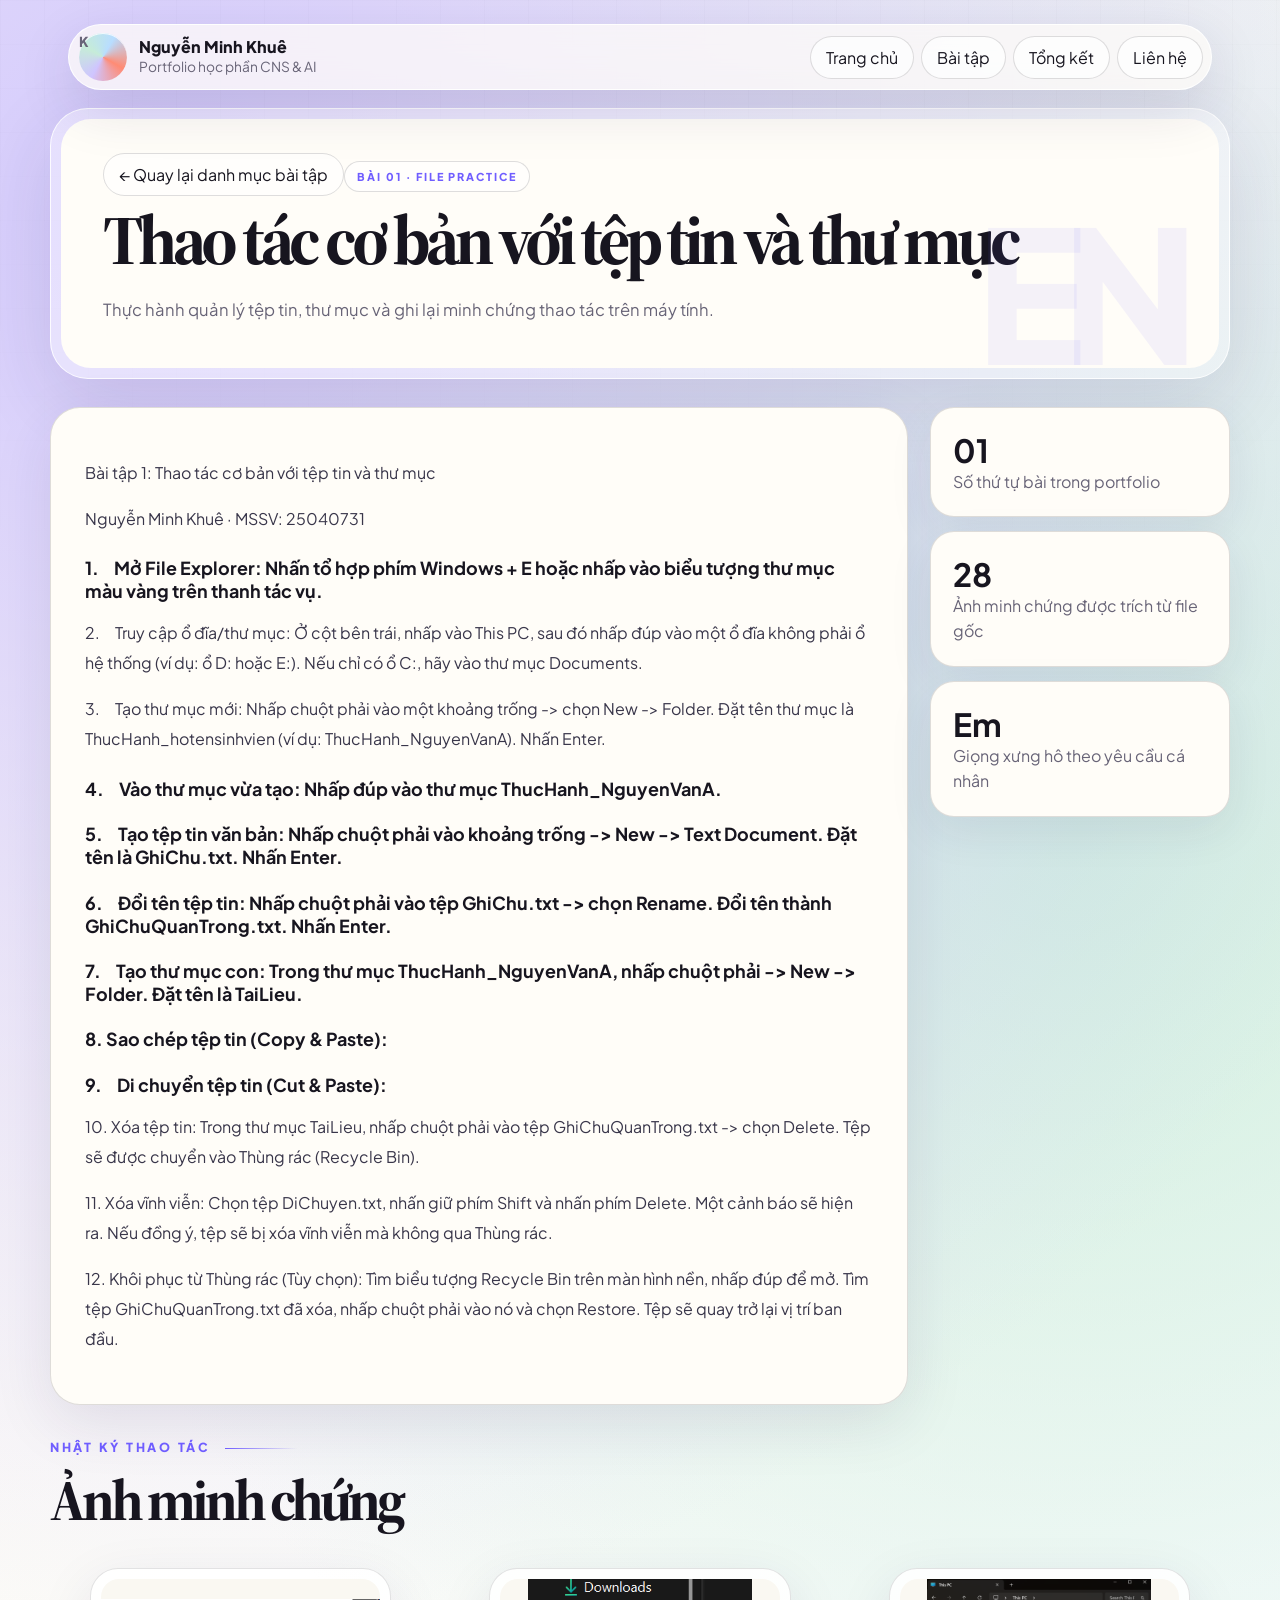
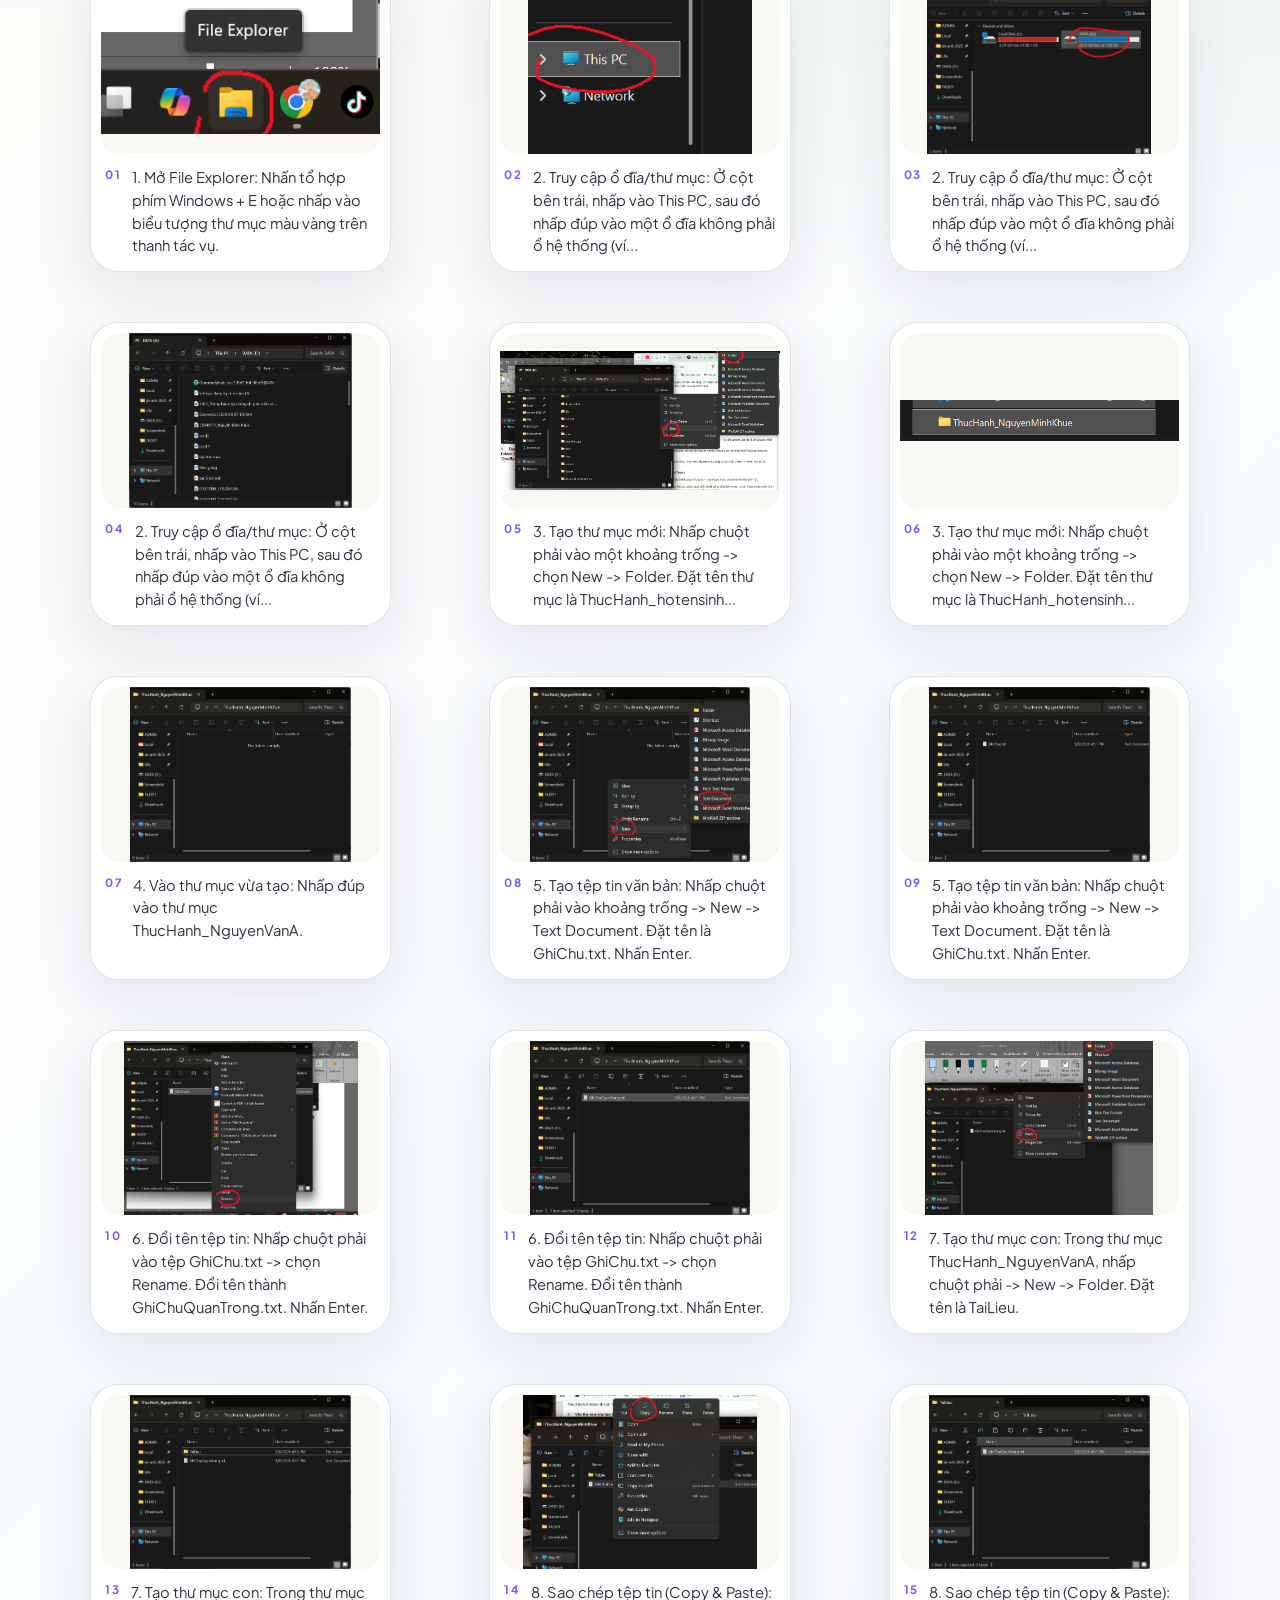
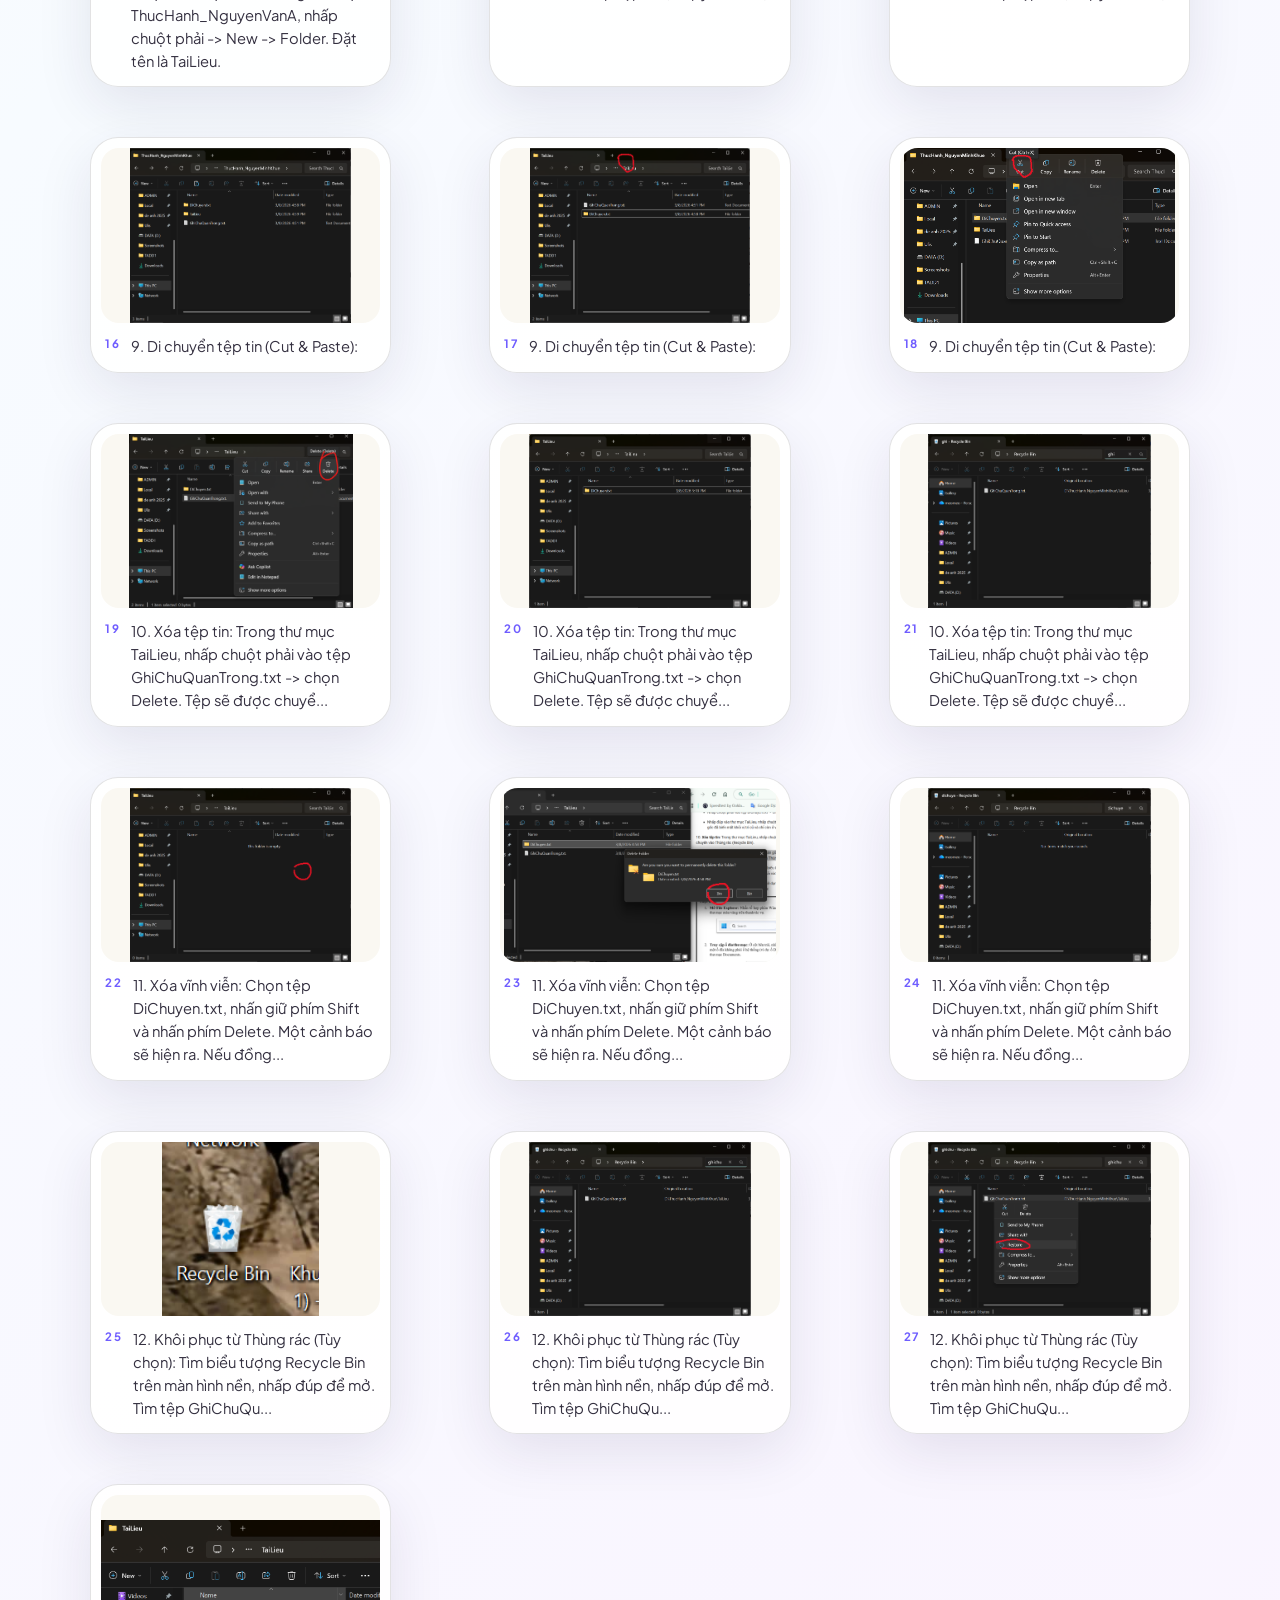
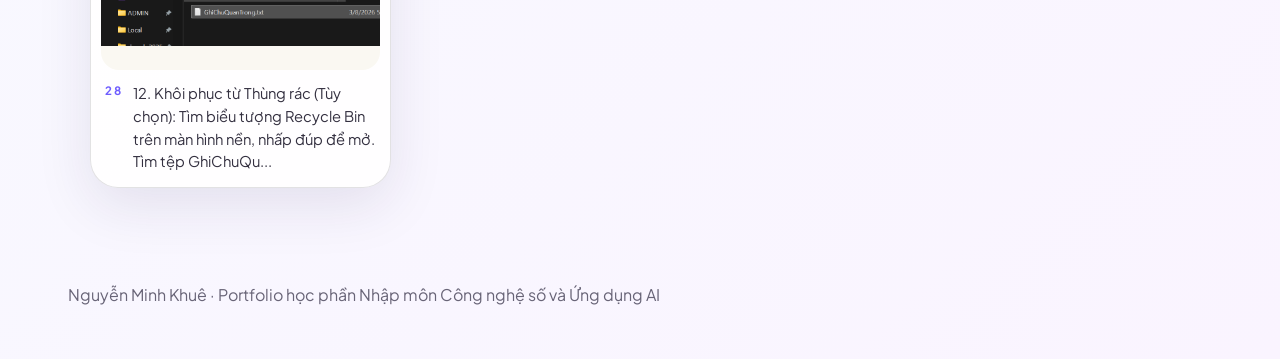
==== commit 0d23cac0: "Fix Minh Khue name spacing" ====
--- a/works/week-01/index.html
+++ b/works/week-01/index.html
@@ -16,7 +16,7 @@
   <main>
     <section class="work-hero"><div class="work-hero-core"><a class="back" href="../../index.html#works">← Quay lại danh mục bài tập</a><span class="eyebrow">Bài 01 · File practice</span><h1>Thao tác cơ bản với tệp tin và thư mục</h1><p class="lead">Thực hành quản lý tệp tin, thư mục và ghi lại minh chứng thao tác trên máy tính.</p></div></section>
     <div class="work-layout"><article class="document"><p>Bài tập 1: Thao tác cơ bản với tệp tin và thư mục</p>
-<p>Nguyễn Minh KhuêMSSV: 25040731</p>
+<p>Nguyễn Minh Khuê · MSSV: 25040731</p>
 <h3>1.     Mở File Explorer: Nhấn tổ hợp phím Windows + E hoặc nhấp vào biểu tượng thư mục màu vàng trên thanh tác vụ.</h3>
 <p>2.     Truy cập ổ đĩa/thư mục: Ở cột bên trái, nhấp vào This PC, sau đó nhấp đúp vào một ổ đĩa không phải ổ hệ thống (ví dụ: ổ D: hoặc E:). Nếu chỉ có ổ C:, hãy vào thư mục Documents.</p>
 <p>3.     Tạo thư mục mới: Nhấp chuột phải vào một khoảng trống -&gt; chọn New -&gt; Folder. Đặt tên thư mục là ThucHanh_hotensinhvien (ví dụ: ThucHanh_NguyenVanA). Nhấn Enter.</p>
--- a/styles.css
+++ b/styles.css
@@ -9,14 +9,14 @@
 a{color:inherit;text-decoration:none}img{max-width:100%;display:block}.shell{position:relative;z-index:1;min-height:100vh}.container{max-width:var(--max);margin:0 auto}
 .topbar{max-width:var(--max);margin:0 auto;padding:24px 18px 0;display:flex;align-items:center;justify-content:space-between;gap:18px;position:sticky;top:0;z-index:10}
 .nav-island{display:flex;align-items:center;justify-content:space-between;gap:20px;width:100%;padding:8px 8px 8px 10px;border-radius:999px;background:rgba(255,253,248,.72);border:1px solid rgba(255,255,255,.9);box-shadow:0 18px 55px rgba(42,34,74,.13);backdrop-filter:blur(18px)}
-.brand{display:flex;align-items:center;gap:12px}.mark{width:48px;height:48px;border-radius:50%;display:grid;place-items:center;background:conic-gradient(from 210deg,var(--lilac),var(--mint),var(--blue),var(--coral),var(--lilac));box-shadow:inset 0 1px 0 rgba(255,255,255,.8);font-weight:900}.brand strong{display:block;font-weight:900}.brand span{display:block;color:var(--muted);font-size:.86rem}
+.brand{display:flex;align-items:center;gap:12px;min-width:0}.brand>div{display:grid;gap:2px;min-width:0}.mark{width:48px;height:48px;border-radius:50%;display:grid;place-items:center;background:conic-gradient(from 210deg,var(--lilac),var(--mint),var(--blue),var(--coral),var(--lilac));box-shadow:inset 0 1px 0 rgba(255,255,255,.8);font-weight:900;flex:0 0 48px}.brand strong{display:block;font-weight:900;line-height:1.12;white-space:nowrap}.brand span{display:block;color:var(--muted);font-size:.86rem;line-height:1.25}
 .nav{display:flex;gap:7px;flex-wrap:wrap}.nav a,.pill,.back,.contact-link{border:1px solid var(--line);background:rgba(255,255,255,.64);border-radius:999px;padding:10px 15px;transition:transform .7s var(--ease),background .7s var(--ease),border-color .7s var(--ease)}.nav a:hover,.back:hover,.contact-link:hover{transform:translateY(-2px);background:#fff;border-color:rgba(23,21,31,.28)}
 main{padding:18px}.hero{max-width:var(--max);margin:0 auto 28px;padding:10px;border-radius:42px;background:rgba(255,255,255,.42);border:1px solid rgba(255,255,255,.9);box-shadow:0 34px 110px rgba(42,34,74,.16)}
 .hero-core{position:relative;overflow:hidden;min-height:640px;border-radius:34px;background:linear-gradient(135deg,rgba(255,253,248,.95),rgba(248,246,255,.82));padding:56px;display:grid;grid-template-columns:minmax(0,1.03fr) minmax(320px,.97fr);gap:42px;align-items:stretch}
 .hero-core:before{content:"LANGUAGE RADIO";position:absolute;left:44px;bottom:18px;font-size:clamp(3rem,10vw,9rem);line-height:.8;font-weight:900;letter-spacing:-.08em;color:rgba(23,21,31,.045);pointer-events:none}
 .eyebrow{display:inline-flex;align-items:center;width:max-content;border:1px solid var(--line);background:rgba(255,255,255,.58);border-radius:999px;padding:8px 12px;margin-bottom:18px;font-size:.68rem;font-weight:900;letter-spacing:.18em;text-transform:uppercase;color:#6f5dff}
 .section-kicker{display:block;margin:0 0 18px;font-size:.78rem;font-weight:900;letter-spacing:.22em;text-transform:uppercase;color:#6f5dff}.section-kicker:after{content:"";display:inline-block;width:72px;height:1px;margin-left:14px;background:linear-gradient(90deg,#6f5dff,transparent);vertical-align:middle}
-h1,.section-head h2,.work-hero h1{font-family:"Source Serif 4","Playfair Display",Georgia,serif}h1{font-size:clamp(3.8rem,7.6vw,8.4rem);line-height:.82;letter-spacing:-.09em;margin:0 0 24px;max-width:8.4ch}.lead{max-width:64ch;margin:0;color:var(--muted);font-size:1.04rem;line-height:1.9}.info-strip{display:flex;flex-wrap:wrap;gap:10px;margin-top:26px}.pill{font-size:.9rem}
+h1,.section-head h2,.work-hero h1{font-family:"Source Serif 4","Playfair Display",Georgia,serif}h1{font-size:clamp(3.8rem,7.6vw,8.4rem);line-height:.96;letter-spacing:-.075em;margin:0 0 24px;max-width:9.2ch}.lead{max-width:64ch;margin:0;color:var(--muted);font-size:1.04rem;line-height:1.9}.info-strip{display:flex;flex-wrap:wrap;gap:10px;margin-top:26px}.pill{font-size:.9rem}
 .radio-deck{display:grid;gap:16px;align-content:end}.deck-card{position:relative;border-radius:32px;padding:6px;background:rgba(23,21,31,.06);border:1px solid rgba(23,21,31,.08);transform:rotate(1.2deg)}.deck-card:nth-child(2){transform:rotate(-1.1deg);margin-left:42px}.deck-inner{border-radius:26px;background:#fffdf8;padding:28px;box-shadow:inset 0 1px 0 rgba(255,255,255,.9),0 18px 50px rgba(42,34,74,.11)}.wave{height:110px;border-radius:24px;margin-bottom:24px;background:repeating-linear-gradient(90deg,#17151f 0 8px,transparent 8px 16px),linear-gradient(135deg,var(--lilac),var(--mint));opacity:.84}.deck-inner h2,.deck-inner h3{margin:0 0 10px;font-size:1.4rem}.deck-inner p{margin:0;color:var(--muted);line-height:1.75}.contact-stack{display:grid;gap:10px}.contact-link{display:flex;justify-content:space-between;gap:16px;background:#fff}.contact-link strong{font-size:.92rem}
 .section{max-width:var(--max);margin:0 auto 28px;padding:10px;border-radius:38px;background:rgba(255,255,255,.38);border:1px solid rgba(255,255,255,.86);box-shadow:0 22px 70px rgba(42,34,74,.10)}.section-core{border-radius:30px;background:rgba(255,253,248,.76);padding:38px}.section-head h2{font-size:clamp(2.1rem,4.5vw,4.5rem);line-height:.92;letter-spacing:-.07em;margin:0 0 26px}
 .profile-grid{display:grid;grid-template-columns:.9fr 1.1fr;gap:18px}.panel{border-radius:26px;padding:26px;background:#fff;border:1px solid var(--line);box-shadow:0 14px 45px rgba(42,34,74,.08)}.panel p{color:#3d394b;line-height:1.82}.identity{background:linear-gradient(135deg,rgba(207,197,255,.46),rgba(198,236,216,.34),#fff)}
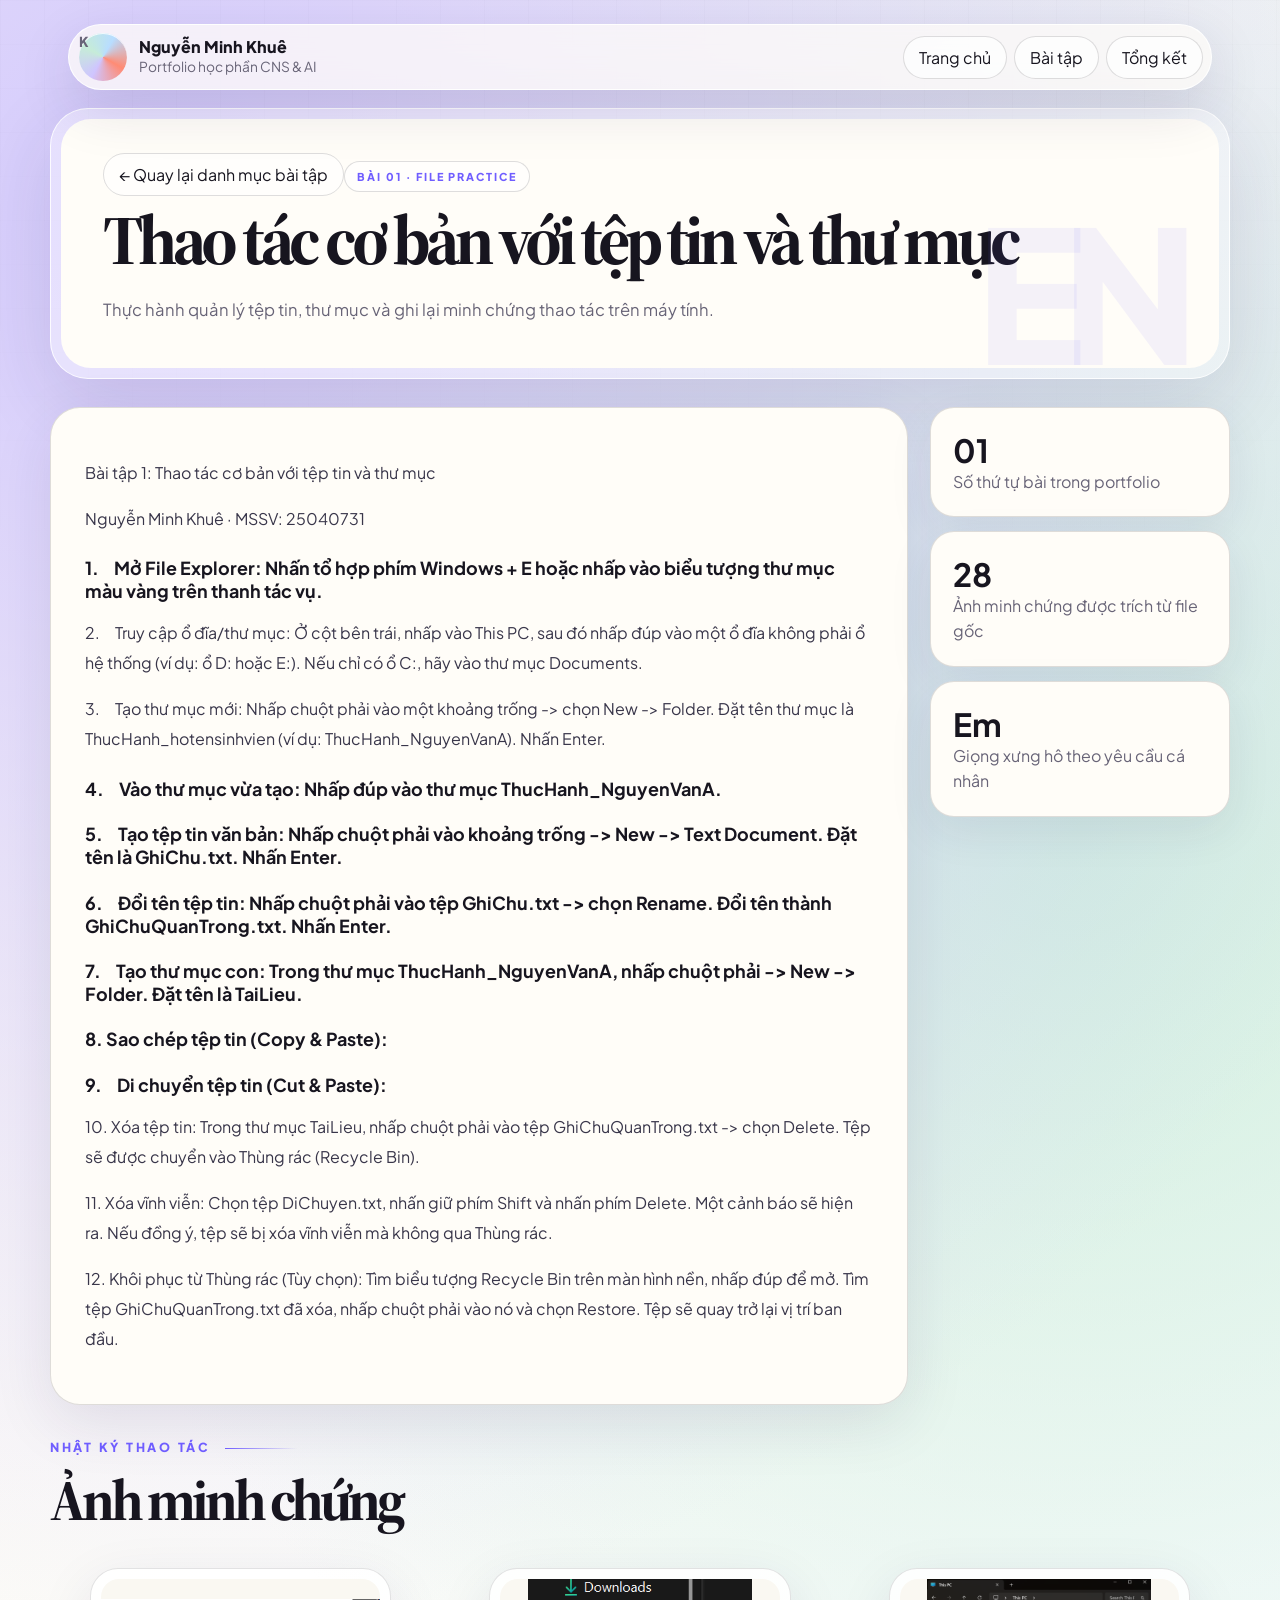
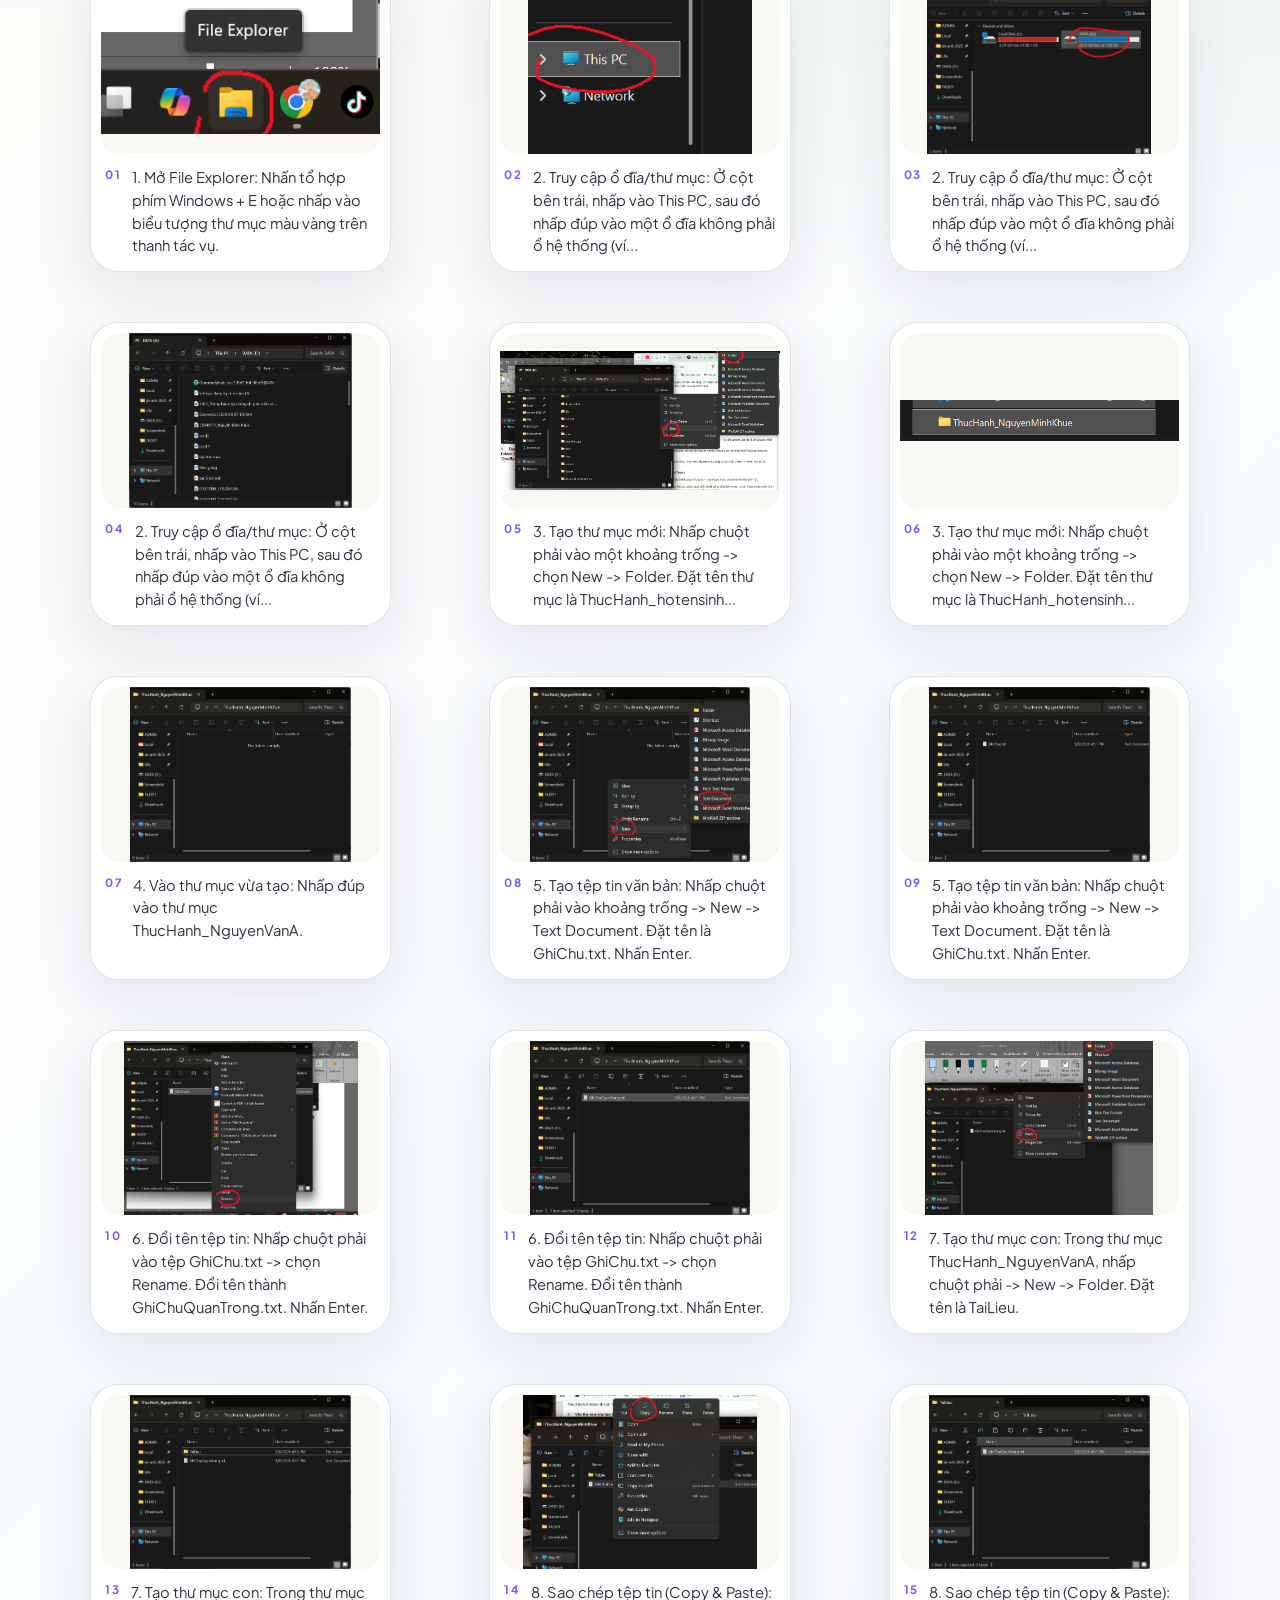
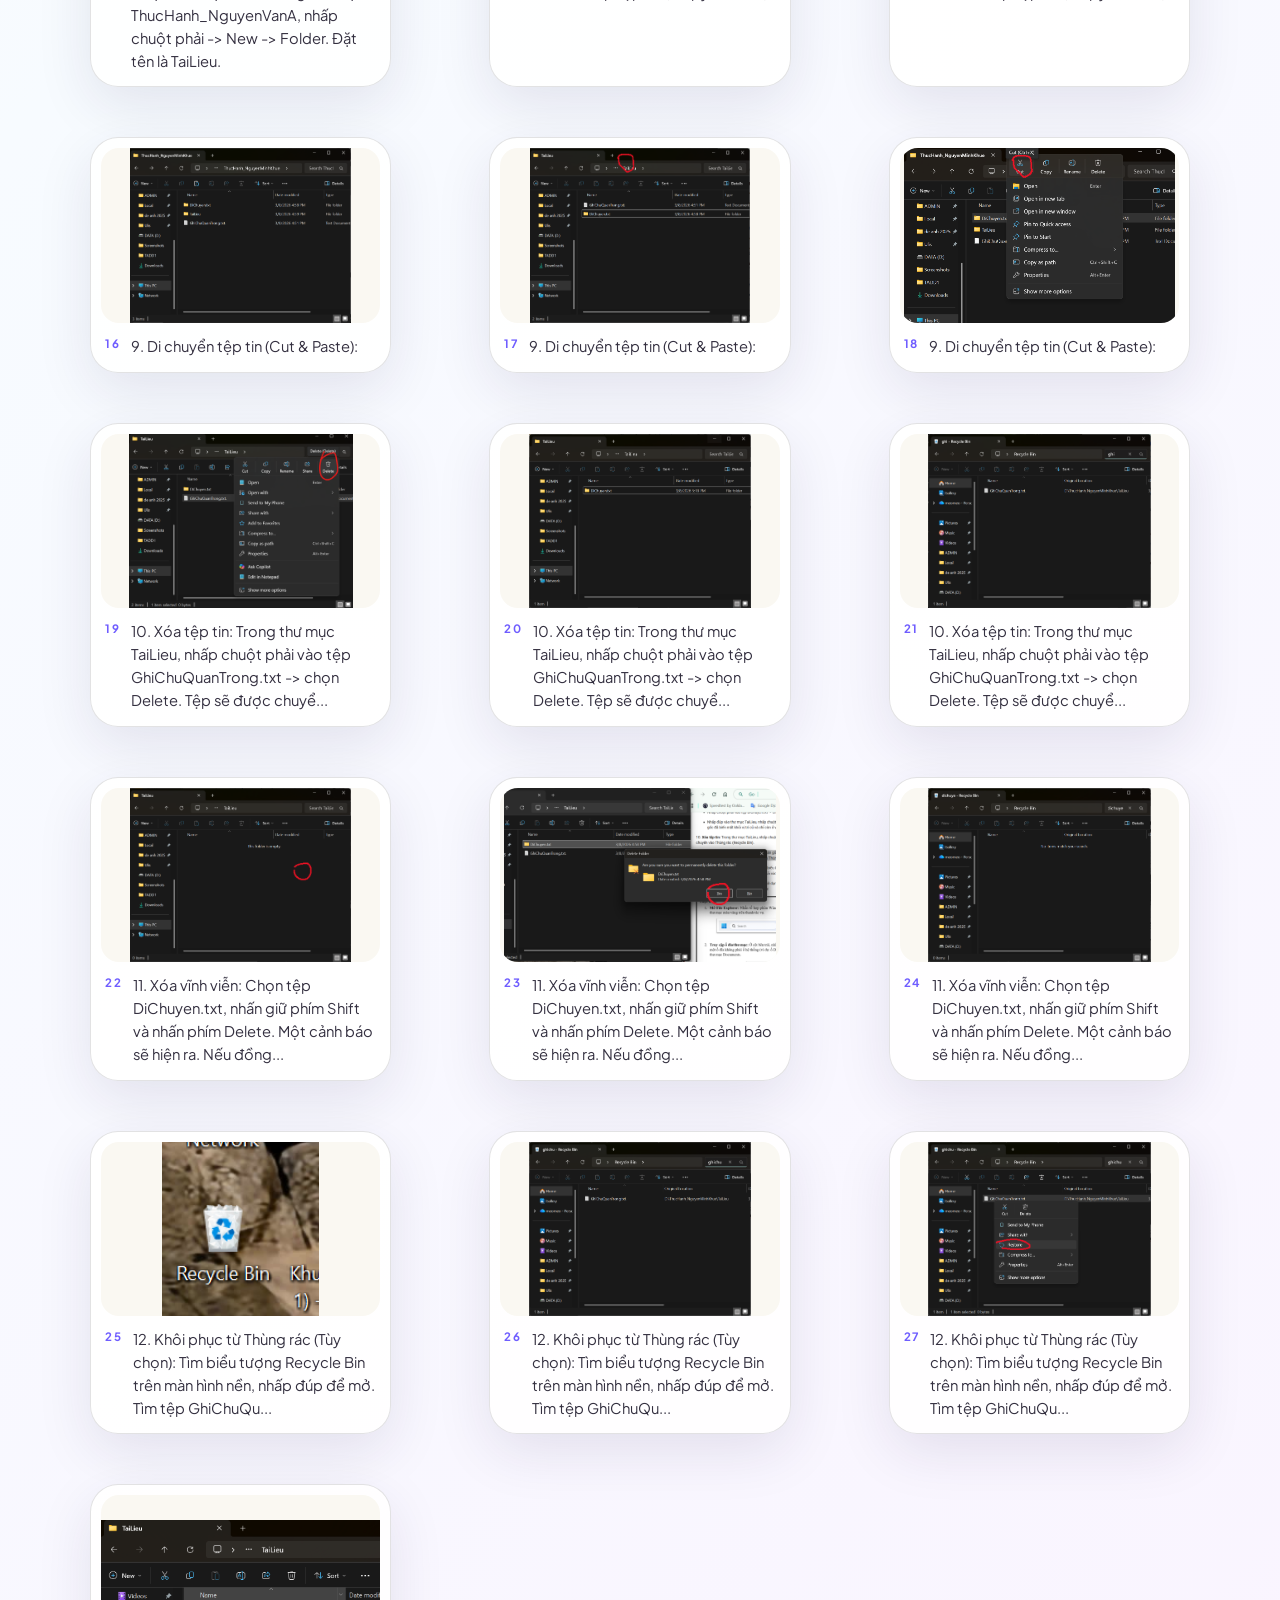
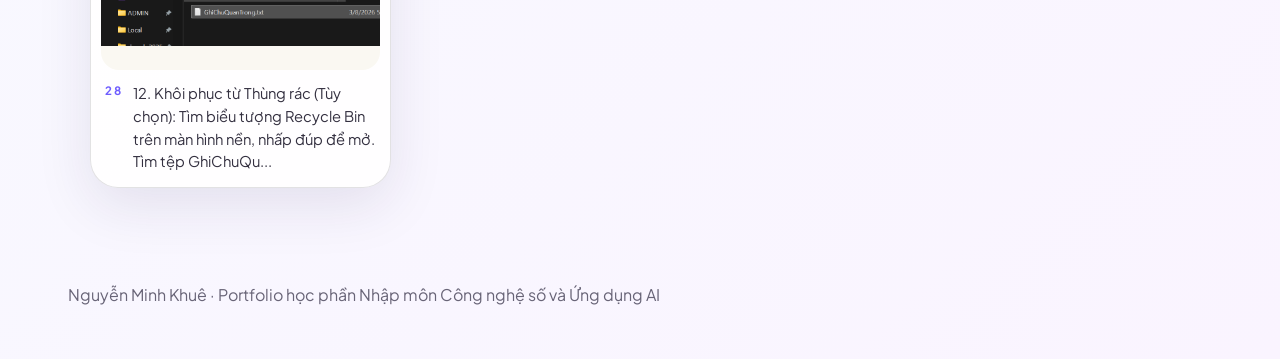
==== commit 80a4d450: "Remove contact tab from navbar" ====
--- a/works/week-01/index.html
+++ b/works/week-01/index.html
@@ -12,7 +12,7 @@
 </head>
 <body>
 <div class="shell">
-  <header class="topbar"><div class="nav-island"><a class="brand" href="../../index.html"><span class="mark">K</span><div><strong>Nguyễn Minh Khuê</strong><span>Portfolio học phần CNS & AI</span></div></a><nav class="nav"><a href="../../index.html">Trang chủ</a><a href="../../index.html#works">Bài tập</a><a href="../../index.html#summary">Tổng kết</a><a href="../../index.html#contact">Liên hệ</a></nav></div></header>
+  <header class="topbar"><div class="nav-island"><a class="brand" href="../../index.html"><span class="mark">K</span><div><strong>Nguyễn Minh Khuê</strong><span>Portfolio học phần CNS & AI</span></div></a><nav class="nav"><a href="../../index.html">Trang chủ</a><a href="../../index.html#works">Bài tập</a><a href="../../index.html#summary">Tổng kết</a></nav></div></header>
   <main>
     <section class="work-hero"><div class="work-hero-core"><a class="back" href="../../index.html#works">← Quay lại danh mục bài tập</a><span class="eyebrow">Bài 01 · File practice</span><h1>Thao tác cơ bản với tệp tin và thư mục</h1><p class="lead">Thực hành quản lý tệp tin, thư mục và ghi lại minh chứng thao tác trên máy tính.</p></div></section>
     <div class="work-layout"><article class="document"><p>Bài tập 1: Thao tác cơ bản với tệp tin và thư mục</p>
--- a/styles.css
+++ b/styles.css
@@ -10,14 +10,14 @@
 .topbar{max-width:var(--max);margin:0 auto;padding:24px 18px 0;display:flex;align-items:center;justify-content:space-between;gap:18px;position:sticky;top:0;z-index:10}
 .nav-island{display:flex;align-items:center;justify-content:space-between;gap:20px;width:100%;padding:8px 8px 8px 10px;border-radius:999px;background:rgba(255,253,248,.72);border:1px solid rgba(255,255,255,.9);box-shadow:0 18px 55px rgba(42,34,74,.13);backdrop-filter:blur(18px)}
 .brand{display:flex;align-items:center;gap:12px;min-width:0}.brand>div{display:grid;gap:2px;min-width:0}.mark{width:48px;height:48px;border-radius:50%;display:grid;place-items:center;background:conic-gradient(from 210deg,var(--lilac),var(--mint),var(--blue),var(--coral),var(--lilac));box-shadow:inset 0 1px 0 rgba(255,255,255,.8);font-weight:900;flex:0 0 48px}.brand strong{display:block;font-weight:900;line-height:1.12;white-space:nowrap}.brand span{display:block;color:var(--muted);font-size:.86rem;line-height:1.25}
-.nav{display:flex;gap:7px;flex-wrap:wrap}.nav a,.pill,.back,.contact-link{border:1px solid var(--line);background:rgba(255,255,255,.64);border-radius:999px;padding:10px 15px;transition:transform .7s var(--ease),background .7s var(--ease),border-color .7s var(--ease)}.nav a:hover,.back:hover,.contact-link:hover{transform:translateY(-2px);background:#fff;border-color:rgba(23,21,31,.28)}
+.nav{display:flex;gap:7px;flex-wrap:wrap}.nav a,.pill,.back{border:1px solid var(--line);background:rgba(255,255,255,.64);border-radius:999px;padding:10px 15px;transition:transform .7s var(--ease),background .7s var(--ease),border-color .7s var(--ease)}.nav a:hover,.back:hover{transform:translateY(-2px);background:#fff;border-color:rgba(23,21,31,.28)}
 main{padding:18px}.hero{max-width:var(--max);margin:0 auto 28px;padding:10px;border-radius:42px;background:rgba(255,255,255,.42);border:1px solid rgba(255,255,255,.9);box-shadow:0 34px 110px rgba(42,34,74,.16)}
 .hero-core{position:relative;overflow:hidden;min-height:640px;border-radius:34px;background:linear-gradient(135deg,rgba(255,253,248,.95),rgba(248,246,255,.82));padding:56px;display:grid;grid-template-columns:minmax(0,1.03fr) minmax(320px,.97fr);gap:42px;align-items:stretch}
 .hero-core:before{content:"LANGUAGE RADIO";position:absolute;left:44px;bottom:18px;font-size:clamp(3rem,10vw,9rem);line-height:.8;font-weight:900;letter-spacing:-.08em;color:rgba(23,21,31,.045);pointer-events:none}
 .eyebrow{display:inline-flex;align-items:center;width:max-content;border:1px solid var(--line);background:rgba(255,255,255,.58);border-radius:999px;padding:8px 12px;margin-bottom:18px;font-size:.68rem;font-weight:900;letter-spacing:.18em;text-transform:uppercase;color:#6f5dff}
 .section-kicker{display:block;margin:0 0 18px;font-size:.78rem;font-weight:900;letter-spacing:.22em;text-transform:uppercase;color:#6f5dff}.section-kicker:after{content:"";display:inline-block;width:72px;height:1px;margin-left:14px;background:linear-gradient(90deg,#6f5dff,transparent);vertical-align:middle}
 h1,.section-head h2,.work-hero h1{font-family:"Source Serif 4","Playfair Display",Georgia,serif}h1{font-size:clamp(3.8rem,7.6vw,8.4rem);line-height:.96;letter-spacing:-.075em;margin:0 0 24px;max-width:9.2ch}.lead{max-width:64ch;margin:0;color:var(--muted);font-size:1.04rem;line-height:1.9}.info-strip{display:flex;flex-wrap:wrap;gap:10px;margin-top:26px}.pill{font-size:.9rem}
-.radio-deck{display:grid;gap:16px;align-content:end}.deck-card{position:relative;border-radius:32px;padding:6px;background:rgba(23,21,31,.06);border:1px solid rgba(23,21,31,.08);transform:rotate(1.2deg)}.deck-card:nth-child(2){transform:rotate(-1.1deg);margin-left:42px}.deck-inner{border-radius:26px;background:#fffdf8;padding:28px;box-shadow:inset 0 1px 0 rgba(255,255,255,.9),0 18px 50px rgba(42,34,74,.11)}.wave{height:110px;border-radius:24px;margin-bottom:24px;background:repeating-linear-gradient(90deg,#17151f 0 8px,transparent 8px 16px),linear-gradient(135deg,var(--lilac),var(--mint));opacity:.84}.deck-inner h2,.deck-inner h3{margin:0 0 10px;font-size:1.4rem}.deck-inner p{margin:0;color:var(--muted);line-height:1.75}.contact-stack{display:grid;gap:10px}.contact-link{display:flex;justify-content:space-between;gap:16px;background:#fff}.contact-link strong{font-size:.92rem}
+.radio-deck{display:grid;gap:16px;align-content:center}.deck-card{position:relative;border-radius:32px;padding:6px;background:rgba(23,21,31,.06);border:1px solid rgba(23,21,31,.08);transform:rotate(1.2deg)}.deck-inner{border-radius:26px;background:#fffdf8;padding:28px;box-shadow:inset 0 1px 0 rgba(255,255,255,.9),0 18px 50px rgba(42,34,74,.11)}.wave{height:110px;border-radius:24px;margin-bottom:24px;background:repeating-linear-gradient(90deg,#17151f 0 8px,transparent 8px 16px),linear-gradient(135deg,var(--lilac),var(--mint));opacity:.84}.deck-inner h2,.deck-inner h3{margin:0 0 10px;font-size:1.4rem}.deck-inner p{margin:0;color:var(--muted);line-height:1.75}
 .section{max-width:var(--max);margin:0 auto 28px;padding:10px;border-radius:38px;background:rgba(255,255,255,.38);border:1px solid rgba(255,255,255,.86);box-shadow:0 22px 70px rgba(42,34,74,.10)}.section-core{border-radius:30px;background:rgba(255,253,248,.76);padding:38px}.section-head h2{font-size:clamp(2.1rem,4.5vw,4.5rem);line-height:.92;letter-spacing:-.07em;margin:0 0 26px}
 .profile-grid{display:grid;grid-template-columns:.9fr 1.1fr;gap:18px}.panel{border-radius:26px;padding:26px;background:#fff;border:1px solid var(--line);box-shadow:0 14px 45px rgba(42,34,74,.08)}.panel p{color:#3d394b;line-height:1.82}.identity{background:linear-gradient(135deg,rgba(207,197,255,.46),rgba(198,236,216,.34),#fff)}
 .route-grid{display:grid;grid-template-columns:1.2fr .8fr 1fr;gap:16px}.route-grid article{border-radius:28px;padding:26px;background:#fff;border:1px solid var(--line);box-shadow:0 14px 45px rgba(42,34,74,.08)}.route-grid article:nth-child(2){margin-top:40px;background:linear-gradient(135deg,#fff,var(--blue))}.route-grid article:nth-child(3){background:linear-gradient(135deg,#fff,var(--mint))}.route-grid span{font-weight:900;color:#6f5dff}.route-grid h3{font-size:1.35rem;margin:.5rem 0}.route-grid p{margin:0;color:var(--muted);line-height:1.75}
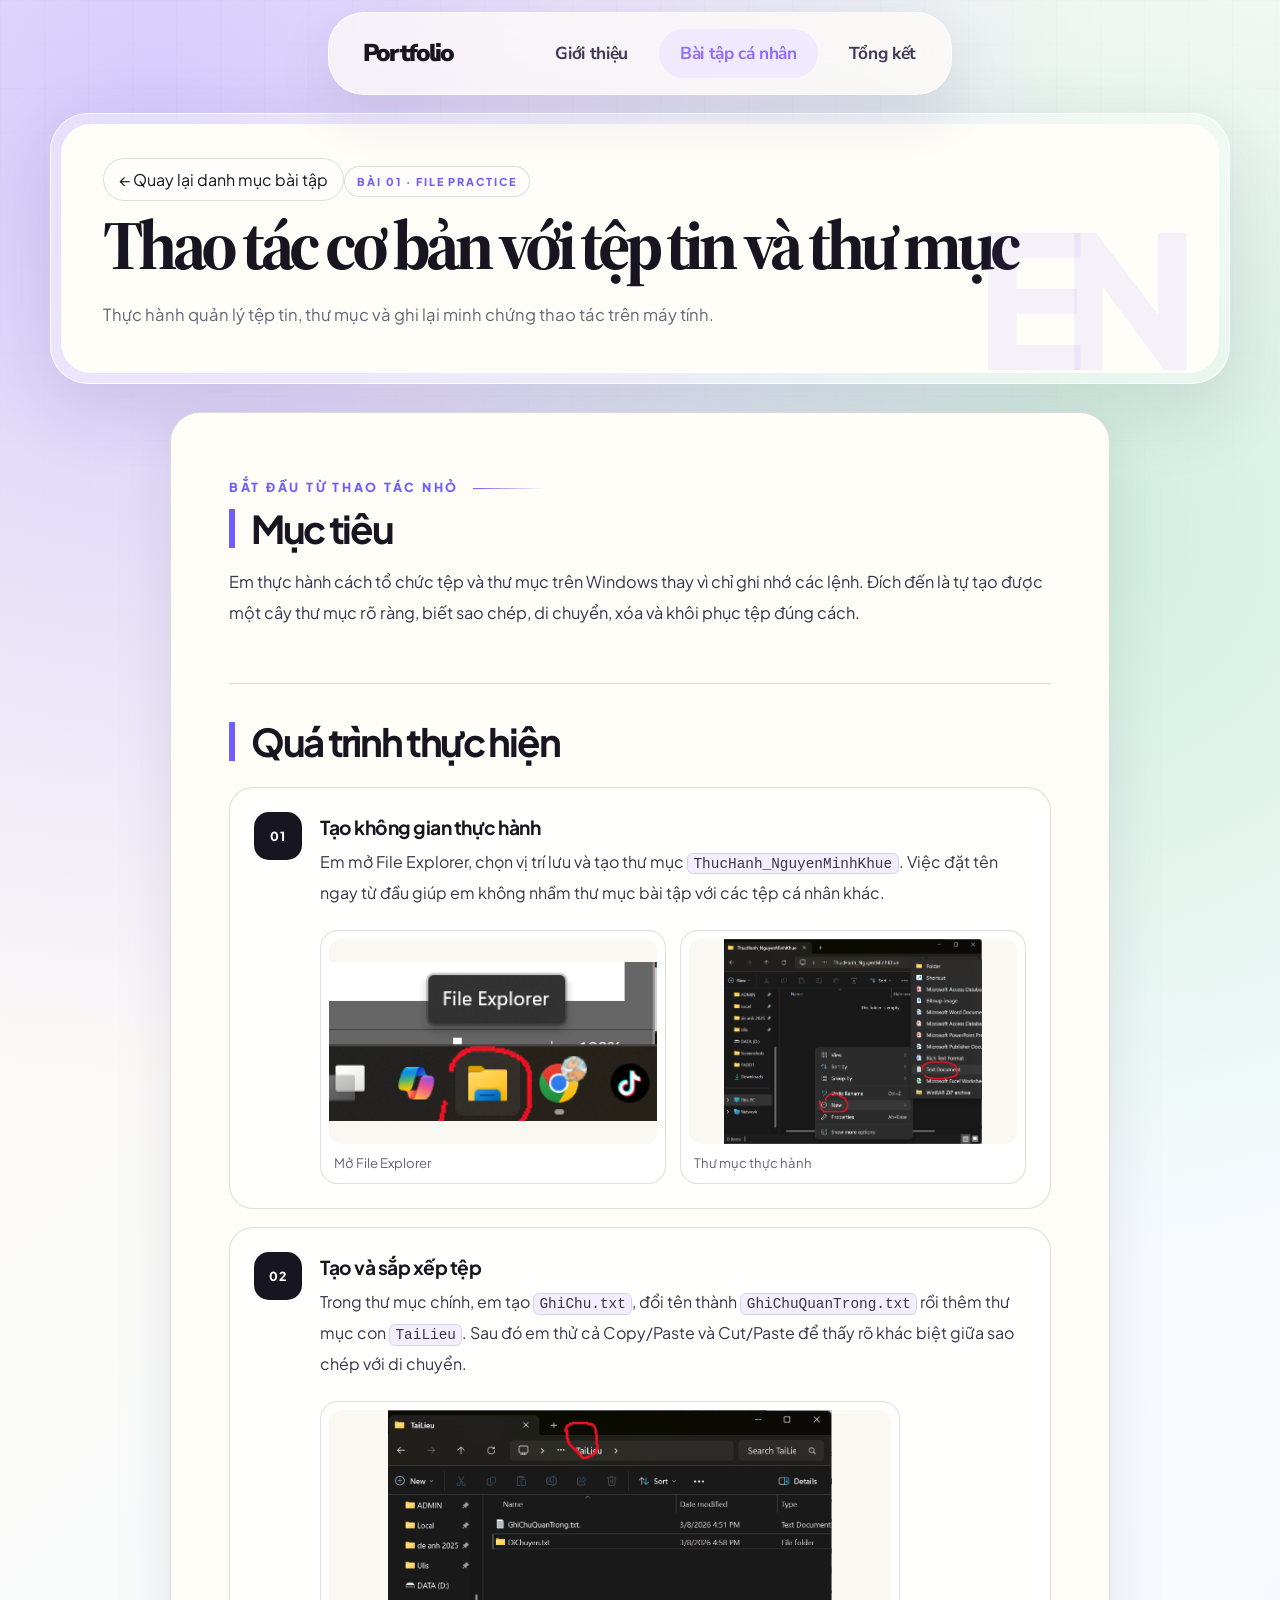
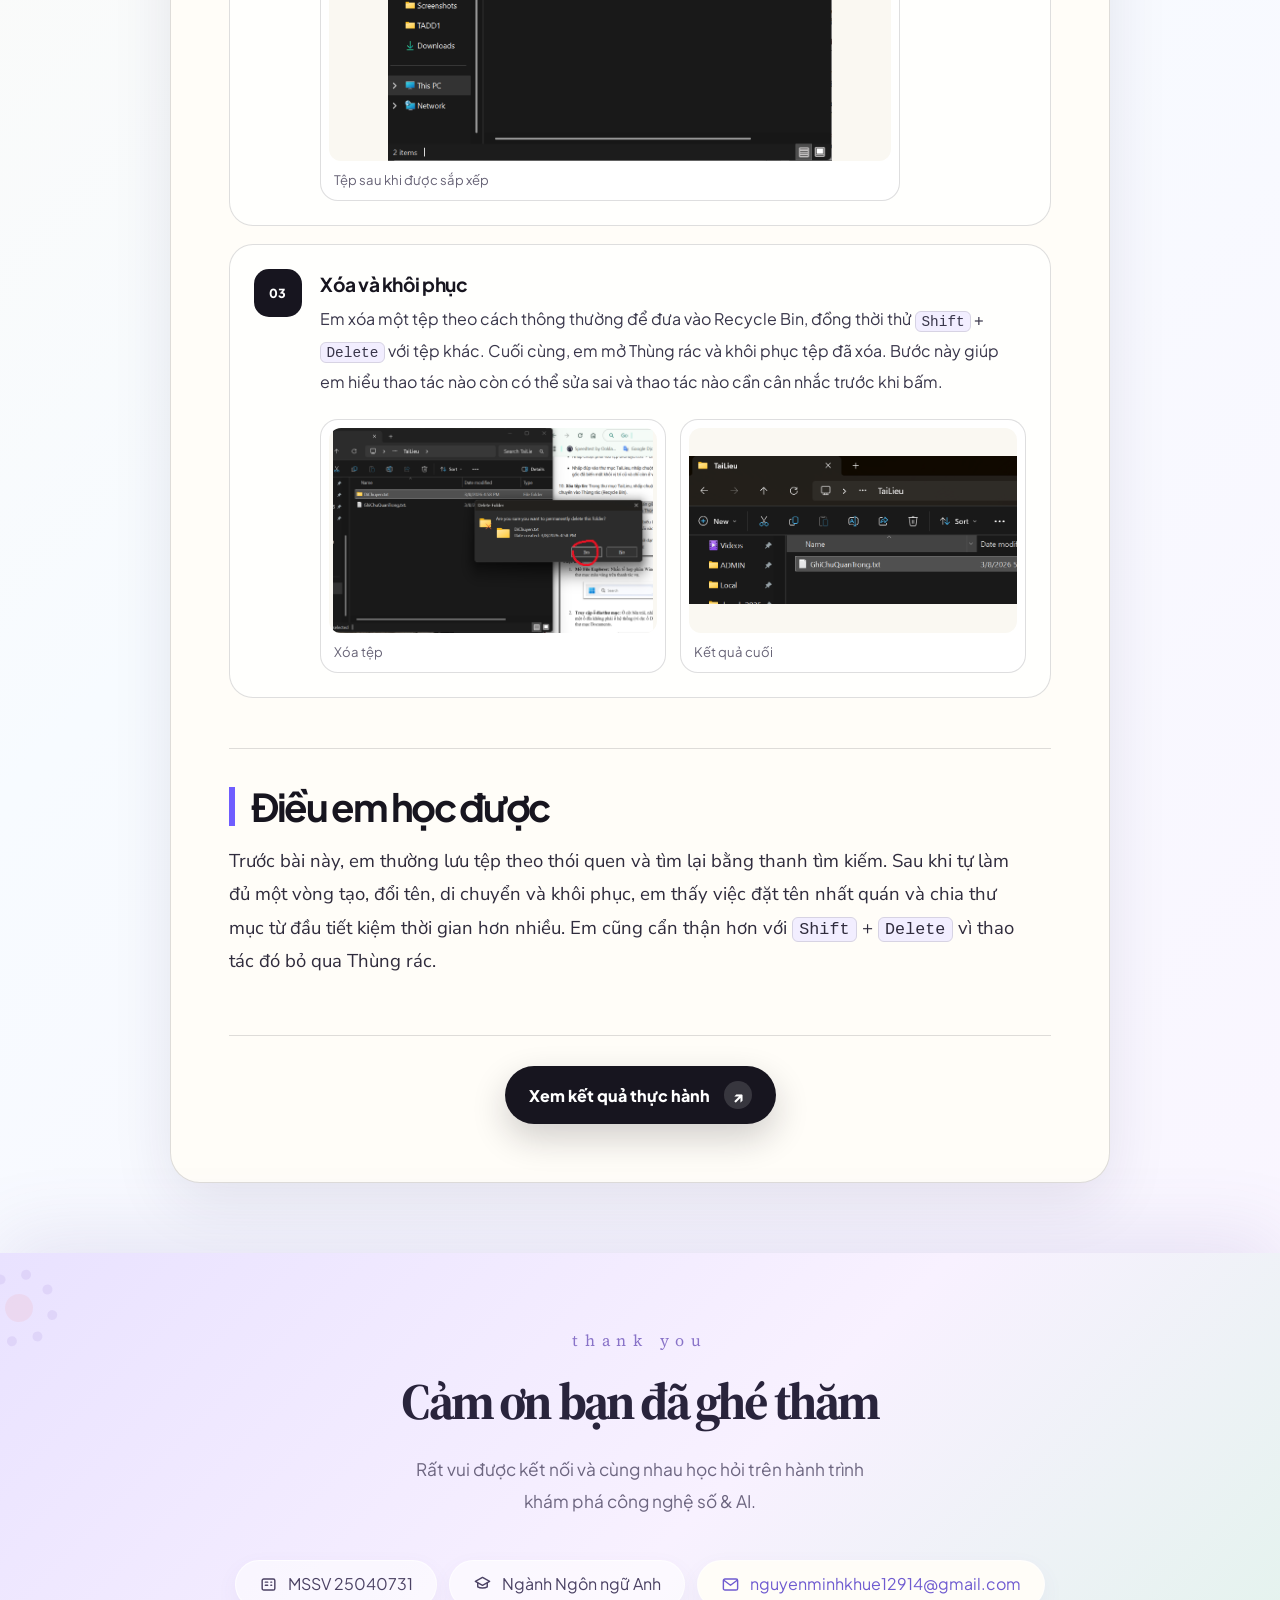
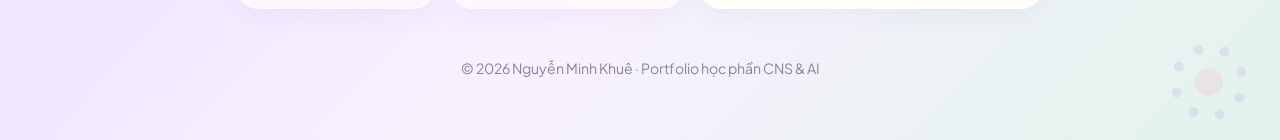
==== commit c6b9a2ba: "Fix: edit layout, restructure content" ====
--- a/works/week-01/index.html
+++ b/works/week-01/index.html
@@ -6,32 +6,43 @@
   <title>Bài 1: Thao tác cơ bản với tệp tin và thư mục · Nguyễn Minh Khuê</title>
   <link rel="preconnect" href="https://fonts.googleapis.com">
   <link rel="preconnect" href="https://fonts.gstatic.com" crossorigin>
-  <link href="https://fonts.googleapis.com/css2?family=Plus+Jakarta+Sans:wght@400;500;700;800;900&family=Source+Serif+4:opsz,wght@8..60,600;8..60,700;8..60,800&display=swap" rel="stylesheet">
+  <link href="https://fonts.googleapis.com/css2?family=Nunito+Sans:opsz,wght@6..12,400;6..12,500;6..12,700;6..12,800;6..12,900&family=Plus+Jakarta+Sans:wght@400;500;700;800;900&family=Source+Serif+4:opsz,wght@8..60,600;8..60,700;8..60,800&display=swap" rel="stylesheet">
   <link rel="icon" type="image/svg+xml" href="../../assets/brand/favicon.svg">
   <link rel="stylesheet" href="../../styles.css">
 </head>
 <body>
 <div class="shell">
-  <header class="topbar"><div class="nav-island"><a class="brand" href="../../index.html"><span class="mark">K</span><div><strong>Nguyễn Minh Khuê</strong><span>Portfolio học phần CNS & AI</span></div></a><nav class="nav"><a href="../../index.html">Trang chủ</a><a href="../../index.html#works">Bài tập</a><a href="../../index.html#summary">Tổng kết</a></nav></div></header>
+  <header class="topbar"><div class="nav-island"><a class="nav-title" href="../../index.html">Portfolio</a><nav class="nav"><a href="../../index.html#about">Giới thiệu</a><a class="active" href="../../index.html#works">Bài tập cá nhân</a><a href="../../index.html#summary">Tổng kết</a></nav></div></header>
   <main>
     <section class="work-hero"><div class="work-hero-core"><a class="back" href="../../index.html#works">← Quay lại danh mục bài tập</a><span class="eyebrow">Bài 01 · File practice</span><h1>Thao tác cơ bản với tệp tin và thư mục</h1><p class="lead">Thực hành quản lý tệp tin, thư mục và ghi lại minh chứng thao tác trên máy tính.</p></div></section>
-    <div class="work-layout"><article class="document"><p>Bài tập 1: Thao tác cơ bản với tệp tin và thư mục</p>
-<p>Nguyễn Minh Khuê · MSSV: 25040731</p>
-<h3>1.     Mở File Explorer: Nhấn tổ hợp phím Windows + E hoặc nhấp vào biểu tượng thư mục màu vàng trên thanh tác vụ.</h3>
-<p>2.     Truy cập ổ đĩa/thư mục: Ở cột bên trái, nhấp vào This PC, sau đó nhấp đúp vào một ổ đĩa không phải ổ hệ thống (ví dụ: ổ D: hoặc E:). Nếu chỉ có ổ C:, hãy vào thư mục Documents.</p>
-<p>3.     Tạo thư mục mới: Nhấp chuột phải vào một khoảng trống -&gt; chọn New -&gt; Folder. Đặt tên thư mục là ThucHanh_hotensinhvien (ví dụ: ThucHanh_NguyenVanA). Nhấn Enter.</p>
-<h3>4.     Vào thư mục vừa tạo: Nhấp đúp vào thư mục ThucHanh_NguyenVanA.</h3>
-<h3>5.     Tạo tệp tin văn bản: Nhấp chuột phải vào khoảng trống -&gt; New -&gt; Text Document. Đặt tên là GhiChu.txt. Nhấn Enter.</h3>
-<h3>6.     Đổi tên tệp tin: Nhấp chuột phải vào tệp GhiChu.txt -&gt; chọn Rename. Đổi tên thành GhiChuQuanTrong.txt. Nhấn Enter.</h3>
-<h3>7.     Tạo thư mục con: Trong thư mục ThucHanh_NguyenVanA, nhấp chuột phải -&gt; New -&gt; Folder. Đặt tên là TaiLieu.</h3>
-<h3>8. Sao chép tệp tin (Copy &amp; Paste):</h3>
-<h3>9.     Di chuyển tệp tin (Cut &amp; Paste):</h3>
-<p>10. Xóa tệp tin: Trong thư mục TaiLieu, nhấp chuột phải vào tệp GhiChuQuanTrong.txt -&gt; chọn Delete. Tệp sẽ được chuyển vào Thùng rác (Recycle Bin).</p>
-<p>11. Xóa vĩnh viễn: Chọn tệp DiChuyen.txt, nhấn giữ phím Shift và nhấn phím Delete. Một cảnh báo sẽ hiện ra. Nếu đồng ý, tệp sẽ bị xóa vĩnh viễn mà không qua Thùng rác.</p>
-<p>12. Khôi phục từ Thùng rác (Tùy chọn): Tìm biểu tượng Recycle Bin trên màn hình nền, nhấp đúp để mở. Tìm tệp GhiChuQuanTrong.txt đã xóa, nhấp chuột phải vào nó và chọn Restore. Tệp sẽ quay trở lại vị trí ban đầu.</p></article><aside class="side"><div class="metric"><strong>01</strong><span>Số thứ tự bài trong portfolio</span></div><div class="metric"><strong>28</strong><span>Ảnh minh chứng được trích từ file gốc</span></div><div class="metric"><strong>Em</strong><span>Giọng xưng hô theo yêu cầu cá nhân</span></div></aside></div>
-    <section class="gallery"><div class="section-head"><span class="section-kicker">Nhật ký thao tác</span><h2>Ảnh minh chứng</h2></div><div class="gallery-grid"><figure class="gallery-card"><a href="../../assets/evidence/week-01/01.png" target="_blank" rel="noopener"><img src="../../assets/evidence/week-01/01.png" loading="lazy" alt="1. Mở File Explorer: Nhấn tổ hợp phím Windows + E hoặc nhấp vào biểu tượng thư mục màu vàng trên thanh tác vụ."></a><figcaption><b>01</b><span>1. Mở File Explorer: Nhấn tổ hợp phím Windows + E hoặc nhấp vào biểu tượng thư mục màu vàng trên thanh tác vụ.</span></figcaption></figure><figure class="gallery-card"><a href="../../assets/evidence/week-01/02.png" target="_blank" rel="noopener"><img src="../../assets/evidence/week-01/02.png" loading="lazy" alt="2. Truy cập ổ đĩa/thư mục: Ở cột bên trái, nhấp vào This PC, sau đó nhấp đúp vào một ổ đĩa không phải ổ hệ thống (ví..."></a><figcaption><b>02</b><span>2. Truy cập ổ đĩa/thư mục: Ở cột bên trái, nhấp vào This PC, sau đó nhấp đúp vào một ổ đĩa không phải ổ hệ thống (ví...</span></figcaption></figure><figure class="gallery-card"><a href="../../assets/evidence/week-01/03.png" target="_blank" rel="noopener"><img src="../../assets/evidence/week-01/03.png" loading="lazy" alt="2. Truy cập ổ đĩa/thư mục: Ở cột bên trái, nhấp vào This PC, sau đó nhấp đúp vào một ổ đĩa không phải ổ hệ thống (ví..."></a><figcaption><b>03</b><span>2. Truy cập ổ đĩa/thư mục: Ở cột bên trái, nhấp vào This PC, sau đó nhấp đúp vào một ổ đĩa không phải ổ hệ thống (ví...</span></figcaption></figure><figure class="gallery-card"><a href="../../assets/evidence/week-01/04.png" target="_blank" rel="noopener"><img src="../../assets/evidence/week-01/04.png" loading="lazy" alt="2. Truy cập ổ đĩa/thư mục: Ở cột bên trái, nhấp vào This PC, sau đó nhấp đúp vào một ổ đĩa không phải ổ hệ thống (ví..."></a><figcaption><b>04</b><span>2. Truy cập ổ đĩa/thư mục: Ở cột bên trái, nhấp vào This PC, sau đó nhấp đúp vào một ổ đĩa không phải ổ hệ thống (ví...</span></figcaption></figure><figure class="gallery-card"><a href="../../assets/evidence/week-01/05.png" target="_blank" rel="noopener"><img src="../../assets/evidence/week-01/05.png" loading="lazy" alt="3. Tạo thư mục mới: Nhấp chuột phải vào một khoảng trống -&gt; chọn New -&gt; Folder. Đặt tên thư mục là ThucHanh_hotensinh..."></a><figcaption><b>05</b><span>3. Tạo thư mục mới: Nhấp chuột phải vào một khoảng trống -&gt; chọn New -&gt; Folder. Đặt tên thư mục là ThucHanh_hotensinh...</span></figcaption></figure><figure class="gallery-card"><a href="../../assets/evidence/week-01/06.png" target="_blank" rel="noopener"><img src="../../assets/evidence/week-01/06.png" loading="lazy" alt="3. Tạo thư mục mới: Nhấp chuột phải vào một khoảng trống -&gt; chọn New -&gt; Folder. Đặt tên thư mục là ThucHanh_hotensinh..."></a><figcaption><b>06</b><span>3. Tạo thư mục mới: Nhấp chuột phải vào một khoảng trống -&gt; chọn New -&gt; Folder. Đặt tên thư mục là ThucHanh_hotensinh...</span></figcaption></figure><figure class="gallery-card"><a href="../../assets/evidence/week-01/07.png" target="_blank" rel="noopener"><img src="../../assets/evidence/week-01/07.png" loading="lazy" alt="4. Vào thư mục vừa tạo: Nhấp đúp vào thư mục ThucHanh_NguyenVanA."></a><figcaption><b>07</b><span>4. Vào thư mục vừa tạo: Nhấp đúp vào thư mục ThucHanh_NguyenVanA.</span></figcaption></figure><figure class="gallery-card"><a href="../../assets/evidence/week-01/08.png" target="_blank" rel="noopener"><img src="../../assets/evidence/week-01/08.png" loading="lazy" alt="5. Tạo tệp tin văn bản: Nhấp chuột phải vào khoảng trống -&gt; New -&gt; Text Document. Đặt tên là GhiChu.txt. Nhấn Enter."></a><figcaption><b>08</b><span>5. Tạo tệp tin văn bản: Nhấp chuột phải vào khoảng trống -&gt; New -&gt; Text Document. Đặt tên là GhiChu.txt. Nhấn Enter.</span></figcaption></figure><figure class="gallery-card"><a href="../../assets/evidence/week-01/09.png" target="_blank" rel="noopener"><img src="../../assets/evidence/week-01/09.png" loading="lazy" alt="5. Tạo tệp tin văn bản: Nhấp chuột phải vào khoảng trống -&gt; New -&gt; Text Document. Đặt tên là GhiChu.txt. Nhấn Enter."></a><figcaption><b>09</b><span>5. Tạo tệp tin văn bản: Nhấp chuột phải vào khoảng trống -&gt; New -&gt; Text Document. Đặt tên là GhiChu.txt. Nhấn Enter.</span></figcaption></figure><figure class="gallery-card"><a href="../../assets/evidence/week-01/10.png" target="_blank" rel="noopener"><img src="../../assets/evidence/week-01/10.png" loading="lazy" alt="6. Đổi tên tệp tin: Nhấp chuột phải vào tệp GhiChu.txt -&gt; chọn Rename. Đổi tên thành GhiChuQuanTrong.txt. Nhấn Enter."></a><figcaption><b>10</b><span>6. Đổi tên tệp tin: Nhấp chuột phải vào tệp GhiChu.txt -&gt; chọn Rename. Đổi tên thành GhiChuQuanTrong.txt. Nhấn Enter.</span></figcaption></figure><figure class="gallery-card"><a href="../../assets/evidence/week-01/11.png" target="_blank" rel="noopener"><img src="../../assets/evidence/week-01/11.png" loading="lazy" alt="6. Đổi tên tệp tin: Nhấp chuột phải vào tệp GhiChu.txt -&gt; chọn Rename. Đổi tên thành GhiChuQuanTrong.txt. Nhấn Enter."></a><figcaption><b>11</b><span>6. Đổi tên tệp tin: Nhấp chuột phải vào tệp GhiChu.txt -&gt; chọn Rename. Đổi tên thành GhiChuQuanTrong.txt. Nhấn Enter.</span></figcaption></figure><figure class="gallery-card"><a href="../../assets/evidence/week-01/12.png" target="_blank" rel="noopener"><img src="../../assets/evidence/week-01/12.png" loading="lazy" alt="7. Tạo thư mục con: Trong thư mục ThucHanh_NguyenVanA, nhấp chuột phải -&gt; New -&gt; Folder. Đặt tên là TaiLieu."></a><figcaption><b>12</b><span>7. Tạo thư mục con: Trong thư mục ThucHanh_NguyenVanA, nhấp chuột phải -&gt; New -&gt; Folder. Đặt tên là TaiLieu.</span></figcaption></figure><figure class="gallery-card"><a href="../../assets/evidence/week-01/13.png" target="_blank" rel="noopener"><img src="../../assets/evidence/week-01/13.png" loading="lazy" alt="7. Tạo thư mục con: Trong thư mục ThucHanh_NguyenVanA, nhấp chuột phải -&gt; New -&gt; Folder. Đặt tên là TaiLieu."></a><figcaption><b>13</b><span>7. Tạo thư mục con: Trong thư mục ThucHanh_NguyenVanA, nhấp chuột phải -&gt; New -&gt; Folder. Đặt tên là TaiLieu.</span></figcaption></figure><figure class="gallery-card"><a href="../../assets/evidence/week-01/14.png" target="_blank" rel="noopener"><img src="../../assets/evidence/week-01/14.png" loading="lazy" alt="8. Sao chép tệp tin (Copy &amp; Paste):"></a><figcaption><b>14</b><span>8. Sao chép tệp tin (Copy &amp; Paste):</span></figcaption></figure><figure class="gallery-card"><a href="../../assets/evidence/week-01/15.png" target="_blank" rel="noopener"><img src="../../assets/evidence/week-01/15.png" loading="lazy" alt="8. Sao chép tệp tin (Copy &amp; Paste):"></a><figcaption><b>15</b><span>8. Sao chép tệp tin (Copy &amp; Paste):</span></figcaption></figure><figure class="gallery-card"><a href="../../assets/evidence/week-01/16.png" target="_blank" rel="noopener"><img src="../../assets/evidence/week-01/16.png" loading="lazy" alt="9. Di chuyển tệp tin (Cut &amp; Paste):"></a><figcaption><b>16</b><span>9. Di chuyển tệp tin (Cut &amp; Paste):</span></figcaption></figure><figure class="gallery-card"><a href="../../assets/evidence/week-01/17.png" target="_blank" rel="noopener"><img src="../../assets/evidence/week-01/17.png" loading="lazy" alt="9. Di chuyển tệp tin (Cut &amp; Paste):"></a><figcaption><b>17</b><span>9. Di chuyển tệp tin (Cut &amp; Paste):</span></figcaption></figure><figure class="gallery-card"><a href="../../assets/evidence/week-01/18.png" target="_blank" rel="noopener"><img src="../../assets/evidence/week-01/18.png" loading="lazy" alt="9. Di chuyển tệp tin (Cut &amp; Paste):"></a><figcaption><b>18</b><span>9. Di chuyển tệp tin (Cut &amp; Paste):</span></figcaption></figure><figure class="gallery-card"><a href="../../assets/evidence/week-01/19.png" target="_blank" rel="noopener"><img src="../../assets/evidence/week-01/19.png" loading="lazy" alt="10. Xóa tệp tin: Trong thư mục TaiLieu, nhấp chuột phải vào tệp GhiChuQuanTrong.txt -&gt; chọn Delete. Tệp sẽ được chuyể..."></a><figcaption><b>19</b><span>10. Xóa tệp tin: Trong thư mục TaiLieu, nhấp chuột phải vào tệp GhiChuQuanTrong.txt -&gt; chọn Delete. Tệp sẽ được chuyể...</span></figcaption></figure><figure class="gallery-card"><a href="../../assets/evidence/week-01/20.png" target="_blank" rel="noopener"><img src="../../assets/evidence/week-01/20.png" loading="lazy" alt="10. Xóa tệp tin: Trong thư mục TaiLieu, nhấp chuột phải vào tệp GhiChuQuanTrong.txt -&gt; chọn Delete. Tệp sẽ được chuyể..."></a><figcaption><b>20</b><span>10. Xóa tệp tin: Trong thư mục TaiLieu, nhấp chuột phải vào tệp GhiChuQuanTrong.txt -&gt; chọn Delete. Tệp sẽ được chuyể...</span></figcaption></figure><figure class="gallery-card"><a href="../../assets/evidence/week-01/21.png" target="_blank" rel="noopener"><img src="../../assets/evidence/week-01/21.png" loading="lazy" alt="10. Xóa tệp tin: Trong thư mục TaiLieu, nhấp chuột phải vào tệp GhiChuQuanTrong.txt -&gt; chọn Delete. Tệp sẽ được chuyể..."></a><figcaption><b>21</b><span>10. Xóa tệp tin: Trong thư mục TaiLieu, nhấp chuột phải vào tệp GhiChuQuanTrong.txt -&gt; chọn Delete. Tệp sẽ được chuyể...</span></figcaption></figure><figure class="gallery-card"><a href="../../assets/evidence/week-01/22.png" target="_blank" rel="noopener"><img src="../../assets/evidence/week-01/22.png" loading="lazy" alt="11. Xóa vĩnh viễn: Chọn tệp DiChuyen.txt, nhấn giữ phím Shift và nhấn phím Delete. Một cảnh báo sẽ hiện ra. Nếu đồng..."></a><figcaption><b>22</b><span>11. Xóa vĩnh viễn: Chọn tệp DiChuyen.txt, nhấn giữ phím Shift và nhấn phím Delete. Một cảnh báo sẽ hiện ra. Nếu đồng...</span></figcaption></figure><figure class="gallery-card"><a href="../../assets/evidence/week-01/23.png" target="_blank" rel="noopener"><img src="../../assets/evidence/week-01/23.png" loading="lazy" alt="11. Xóa vĩnh viễn: Chọn tệp DiChuyen.txt, nhấn giữ phím Shift và nhấn phím Delete. Một cảnh báo sẽ hiện ra. Nếu đồng..."></a><figcaption><b>23</b><span>11. Xóa vĩnh viễn: Chọn tệp DiChuyen.txt, nhấn giữ phím Shift và nhấn phím Delete. Một cảnh báo sẽ hiện ra. Nếu đồng...</span></figcaption></figure><figure class="gallery-card"><a href="../../assets/evidence/week-01/24.png" target="_blank" rel="noopener"><img src="../../assets/evidence/week-01/24.png" loading="lazy" alt="11. Xóa vĩnh viễn: Chọn tệp DiChuyen.txt, nhấn giữ phím Shift và nhấn phím Delete. Một cảnh báo sẽ hiện ra. Nếu đồng..."></a><figcaption><b>24</b><span>11. Xóa vĩnh viễn: Chọn tệp DiChuyen.txt, nhấn giữ phím Shift và nhấn phím Delete. Một cảnh báo sẽ hiện ra. Nếu đồng...</span></figcaption></figure><figure class="gallery-card"><a href="../../assets/evidence/week-01/25.png" target="_blank" rel="noopener"><img src="../../assets/evidence/week-01/25.png" loading="lazy" alt="12. Khôi phục từ Thùng rác (Tùy chọn): Tìm biểu tượng Recycle Bin trên màn hình nền, nhấp đúp để mở. Tìm tệp GhiChuQu..."></a><figcaption><b>25</b><span>12. Khôi phục từ Thùng rác (Tùy chọn): Tìm biểu tượng Recycle Bin trên màn hình nền, nhấp đúp để mở. Tìm tệp GhiChuQu...</span></figcaption></figure><figure class="gallery-card"><a href="../../assets/evidence/week-01/26.png" target="_blank" rel="noopener"><img src="../../assets/evidence/week-01/26.png" loading="lazy" alt="12. Khôi phục từ Thùng rác (Tùy chọn): Tìm biểu tượng Recycle Bin trên màn hình nền, nhấp đúp để mở. Tìm tệp GhiChuQu..."></a><figcaption><b>26</b><span>12. Khôi phục từ Thùng rác (Tùy chọn): Tìm biểu tượng Recycle Bin trên màn hình nền, nhấp đúp để mở. Tìm tệp GhiChuQu...</span></figcaption></figure><figure class="gallery-card"><a href="../../assets/evidence/week-01/27.png" target="_blank" rel="noopener"><img src="../../assets/evidence/week-01/27.png" loading="lazy" alt="12. Khôi phục từ Thùng rác (Tùy chọn): Tìm biểu tượng Recycle Bin trên màn hình nền, nhấp đúp để mở. Tìm tệp GhiChuQu..."></a><figcaption><b>27</b><span>12. Khôi phục từ Thùng rác (Tùy chọn): Tìm biểu tượng Recycle Bin trên màn hình nền, nhấp đúp để mở. Tìm tệp GhiChuQu...</span></figcaption></figure><figure class="gallery-card"><a href="../../assets/evidence/week-01/28.png" target="_blank" rel="noopener"><img src="../../assets/evidence/week-01/28.png" loading="lazy" alt="12. Khôi phục từ Thùng rác (Tùy chọn): Tìm biểu tượng Recycle Bin trên màn hình nền, nhấp đúp để mở. Tìm tệp GhiChuQu..."></a><figcaption><b>28</b><span>12. Khôi phục từ Thùng rác (Tùy chọn): Tìm biểu tượng Recycle Bin trên màn hình nền, nhấp đúp để mở. Tìm tệp GhiChuQu...</span></figcaption></figure></div></section>
+    <div class="work-layout"><article class="document">
+      <section class="project-section">
+        <span class="section-kicker">Bắt đầu từ thao tác nhỏ</span>
+        <h2>Mục tiêu</h2>
+        <p>Em thực hành cách tổ chức tệp và thư mục trên Windows thay vì chỉ ghi nhớ các lệnh. Đích đến là tự tạo được một cây thư mục rõ ràng, biết sao chép, di chuyển, xóa và khôi phục tệp đúng cách.</p>
+      </section>
+      <section class="project-section">
+        <h2>Quá trình thực hiện</h2>
+        <div class="process-list">
+          <div class="process-step">
+            <span class="step-no">01</span><div><h3>Tạo không gian thực hành</h3><p>Em mở File Explorer, chọn vị trí lưu và tạo thư mục <code>ThucHanh_NguyenMinhKhue</code>. Việc đặt tên ngay từ đầu giúp em không nhầm thư mục bài tập với các tệp cá nhân khác.</p></div>
+            <div class="evidence-row"><figure><a href="../../assets/evidence/week-01/01.png" target="_blank" rel="noopener"><img src="../../assets/evidence/week-01/01.png" loading="lazy" alt="Mở File Explorer để bắt đầu bài thực hành"></a><figcaption>Mở File Explorer</figcaption></figure><figure><a href="../../assets/evidence/week-01/08.png" target="_blank" rel="noopener"><img src="../../assets/evidence/week-01/08.png" loading="lazy" alt="Thư mục ThucHanh_NguyenMinhKhue đã được tạo"></a><figcaption>Thư mục thực hành</figcaption></figure></div>
+          </div>
+          <div class="process-step">
+            <span class="step-no">02</span><div><h3>Tạo và sắp xếp tệp</h3><p>Trong thư mục chính, em tạo <code>GhiChu.txt</code>, đổi tên thành <code>GhiChuQuanTrong.txt</code> rồi thêm thư mục con <code>TaiLieu</code>. Sau đó em thử cả Copy/Paste và Cut/Paste để thấy rõ khác biệt giữa sao chép với di chuyển.</p></div>
+            <div class="evidence-row single"><figure><a href="../../assets/evidence/week-01/17.png" target="_blank" rel="noopener"><img src="../../assets/evidence/week-01/17.png" loading="lazy" alt="Tệp văn bản được sắp xếp trong thư mục Tài liệu"></a><figcaption>Tệp sau khi được sắp xếp</figcaption></figure></div>
+          </div>
+          <div class="process-step">
+            <span class="step-no">03</span><div><h3>Xóa và khôi phục</h3><p>Em xóa một tệp theo cách thông thường để đưa vào Recycle Bin, đồng thời thử <kbd>Shift</kbd> + <kbd>Delete</kbd> với tệp khác. Cuối cùng, em mở Thùng rác và khôi phục tệp đã xóa. Bước này giúp em hiểu thao tác nào còn có thể sửa sai và thao tác nào cần cân nhắc trước khi bấm.</p></div>
+            <div class="evidence-row"><figure><a href="../../assets/evidence/week-01/23.png" target="_blank" rel="noopener"><img src="../../assets/evidence/week-01/23.png" loading="lazy" alt="Thao tác xóa tệp trong Windows"></a><figcaption>Xóa tệp</figcaption></figure><figure><a href="../../assets/evidence/week-01/28.png" target="_blank" rel="noopener"><img src="../../assets/evidence/week-01/28.png" loading="lazy" alt="Kết quả cuối của bài thực hành tệp và thư mục"></a><figcaption>Kết quả cuối</figcaption></figure></div>
+          </div>
+        </div>
+      </section>
+      <section class="project-section reflection"><h2>Điều em học được</h2><p>Trước bài này, em thường lưu tệp theo thói quen và tìm lại bằng thanh tìm kiếm. Sau khi tự làm đủ một vòng tạo, đổi tên, di chuyển và khôi phục, em thấy việc đặt tên nhất quán và chia thư mục từ đầu tiết kiệm thời gian hơn nhiều. Em cũng cẩn thận hơn với <kbd>Shift</kbd> + <kbd>Delete</kbd> vì thao tác đó bỏ qua Thùng rác.</p></section>
+      <div class="file-action"><a class="file-button" href="../../assets/evidence/week-01/28.png" target="_blank" rel="noopener">Xem kết quả thực hành <span>↗</span></a></div>
+    </article></div>
   </main>
-  <footer class="footer"><p>Nguyễn Minh Khuê · Portfolio học phần Nhập môn Công nghệ số và Ứng dụng AI</p></footer>
+  <footer class="footer"><span class="footer-flower footer-flower-left" aria-hidden="true"></span><div class="footer-inner"><span class="footer-kicker">thank you</span><h2>Cảm ơn bạn đã ghé thăm</h2><p class="footer-intro">Rất vui được kết nối và cùng nhau học hỏi trên hành trình<br> khám phá công nghệ số &amp; AI.</p><div class="footer-details"><span><svg viewBox="0 0 24 24" aria-hidden="true"><rect x="4" y="5" width="16" height="14" rx="2"></rect><path d="M8 9h3M8 13h3M15 9h1M15 13h1"></path></svg>MSSV 25040731</span><span><svg viewBox="0 0 24 24" aria-hidden="true"><path d="m3 8 9 5 9-5-9-5-9 5Z"></path><path d="M6 10v5c3 2 9 2 12 0v-5"></path></svg>Ngành Ngôn ngữ Anh</span><a href="mailto:nguyenminhkhue12914@gmail.com"><svg viewBox="0 0 24 24" aria-hidden="true"><rect x="3" y="5" width="18" height="14" rx="2"></rect><path d="m4 7 8 6 8-6"></path></svg>nguyenminhkhue12914@gmail.com</a></div><p class="footer-credit">© 2026 Nguyễn Minh Khuê · Portfolio học phần CNS &amp; AI</p></div><span class="footer-flower footer-flower-right" aria-hidden="true"></span></footer>
 </div>
 <script src="../../script.js"></script>
 </body>
--- a/styles.css
+++ b/styles.css
@@ -7,10 +7,11 @@
 body{margin:0;color:var(--ink);font-family:"Plus Jakarta Sans",Manrope,system-ui,sans-serif;background:radial-gradient(circle at 12% 4%,rgba(207,197,255,.9),transparent 28%),radial-gradient(circle at 84% 16%,rgba(198,236,216,.82),transparent 24%),linear-gradient(135deg,#fffaf0 0%,#f7fbff 52%,#faf4ff 100%)}
 body:before{content:"";position:fixed;inset:0;pointer-events:none;z-index:0;opacity:.28;background-image:linear-gradient(90deg,rgba(23,21,31,.055) 1px,transparent 1px),linear-gradient(rgba(23,21,31,.04) 1px,transparent 1px);background-size:44px 44px;mask-image:linear-gradient(#000,transparent 78%)}
 a{color:inherit;text-decoration:none}img{max-width:100%;display:block}.shell{position:relative;z-index:1;min-height:100vh}.container{max-width:var(--max);margin:0 auto}
-.topbar{max-width:var(--max);margin:0 auto;padding:24px 18px 0;display:flex;align-items:center;justify-content:space-between;gap:18px;position:sticky;top:0;z-index:10}
-.nav-island{display:flex;align-items:center;justify-content:space-between;gap:20px;width:100%;padding:8px 8px 8px 10px;border-radius:999px;background:rgba(255,253,248,.72);border:1px solid rgba(255,255,255,.9);box-shadow:0 18px 55px rgba(42,34,74,.13);backdrop-filter:blur(18px)}
+.topbar{max-width:634px;margin:0 auto;padding:12px 5px 0;display:flex;align-items:center;justify-content:center;gap:18px;position:sticky;top:0;z-index:10}
+.nav-island{display:flex;align-items:center;justify-content:space-between;gap:26px;width:100%;padding:16px 14px 16px 34px;border-radius:36px;background:rgba(255,253,248,.72);border:1px solid rgba(255,255,255,.82);box-shadow:0 18px 55px rgba(42,34,74,.10);backdrop-filter:blur(18px)}
+.nav-title{font-family:"Nunito Sans","Plus Jakarta Sans",system-ui,sans-serif;font-size:1.52rem;font-weight:900;letter-spacing:-.075em;line-height:1;color:#17151f;white-space:nowrap}
 .brand{display:flex;align-items:center;gap:12px;min-width:0}.brand>div{display:grid;gap:2px;min-width:0}.mark{width:48px;height:48px;border-radius:50%;display:grid;place-items:center;background:conic-gradient(from 210deg,var(--lilac),var(--mint),var(--blue),var(--coral),var(--lilac));box-shadow:inset 0 1px 0 rgba(255,255,255,.8);font-weight:900;flex:0 0 48px}.brand strong{display:block;font-weight:900;line-height:1.12;white-space:nowrap}.brand span{display:block;color:var(--muted);font-size:.86rem;line-height:1.25}
-.nav{display:flex;gap:7px;flex-wrap:wrap}.nav a,.pill,.back{border:1px solid var(--line);background:rgba(255,255,255,.64);border-radius:999px;padding:10px 15px;transition:transform .7s var(--ease),background .7s var(--ease),border-color .7s var(--ease)}.nav a:hover,.back:hover{transform:translateY(-2px);background:#fff;border-color:rgba(23,21,31,.28)}
+.nav{display:flex;align-items:center;gap:10px;flex-wrap:nowrap;font-family:"Nunito Sans","Plus Jakarta Sans",system-ui,sans-serif}.nav a{border:1px solid transparent;background:transparent;border-radius:999px;padding:12px 20px;color:#3f3a55;font-size:1.08rem;font-weight:700;letter-spacing:-.02em;white-space:nowrap;transition:transform .7s var(--ease),background .7s var(--ease),border-color .7s var(--ease),color .7s var(--ease)}.pill,.back{border:1px solid var(--line);background:rgba(255,255,255,.64);border-radius:999px;padding:10px 15px;transition:transform .7s var(--ease),background .7s var(--ease),border-color .7s var(--ease)}.nav a.active{background:#f0eaff;color:#916dff}.nav a:hover,.back:hover{transform:translateY(-2px);background:#fff;border-color:rgba(23,21,31,.08)}.nav a.active:hover{background:#f0eaff;color:#916dff}
 main{padding:18px}.hero{max-width:var(--max);margin:0 auto 28px;padding:10px;border-radius:42px;background:rgba(255,255,255,.42);border:1px solid rgba(255,255,255,.9);box-shadow:0 34px 110px rgba(42,34,74,.16)}
 .hero-core{position:relative;overflow:hidden;min-height:640px;border-radius:34px;background:linear-gradient(135deg,rgba(255,253,248,.95),rgba(248,246,255,.82));padding:56px;display:grid;grid-template-columns:minmax(0,1.03fr) minmax(320px,.97fr);gap:42px;align-items:stretch}
 .hero-core:before{content:"LANGUAGE RADIO";position:absolute;left:44px;bottom:18px;font-size:clamp(3rem,10vw,9rem);line-height:.8;font-weight:900;letter-spacing:-.08em;color:rgba(23,21,31,.045);pointer-events:none}
@@ -21,7 +22,48 @@
 .section{max-width:var(--max);margin:0 auto 28px;padding:10px;border-radius:38px;background:rgba(255,255,255,.38);border:1px solid rgba(255,255,255,.86);box-shadow:0 22px 70px rgba(42,34,74,.10)}.section-core{border-radius:30px;background:rgba(255,253,248,.76);padding:38px}.section-head h2{font-size:clamp(2.1rem,4.5vw,4.5rem);line-height:.92;letter-spacing:-.07em;margin:0 0 26px}
 .profile-grid{display:grid;grid-template-columns:.9fr 1.1fr;gap:18px}.panel{border-radius:26px;padding:26px;background:#fff;border:1px solid var(--line);box-shadow:0 14px 45px rgba(42,34,74,.08)}.panel p{color:#3d394b;line-height:1.82}.identity{background:linear-gradient(135deg,rgba(207,197,255,.46),rgba(198,236,216,.34),#fff)}
 .route-grid{display:grid;grid-template-columns:1.2fr .8fr 1fr;gap:16px}.route-grid article{border-radius:28px;padding:26px;background:#fff;border:1px solid var(--line);box-shadow:0 14px 45px rgba(42,34,74,.08)}.route-grid article:nth-child(2){margin-top:40px;background:linear-gradient(135deg,#fff,var(--blue))}.route-grid article:nth-child(3){background:linear-gradient(135deg,#fff,var(--mint))}.route-grid span{font-weight:900;color:#6f5dff}.route-grid h3{font-size:1.35rem;margin:.5rem 0}.route-grid p{margin:0;color:var(--muted);line-height:1.75}
-.work-grid{max-width:var(--max);margin:0 auto;display:grid;grid-template-columns:repeat(12,1fr);gap:18px}.work-card{grid-column:span 6;border-radius:34px;padding:8px;background:rgba(255,255,255,.38);border:1px solid rgba(255,255,255,.88);box-shadow:0 24px 80px rgba(42,34,74,.12);transition:transform .8s var(--ease),box-shadow .8s var(--ease)}.work-card:nth-child(1){grid-column:span 7}.work-card:nth-child(2){grid-column:span 5;margin-top:42px}.work-card:nth-child(5){grid-column:span 5}.work-card:nth-child(6){grid-column:span 7;margin-top:-26px}.work-card:hover{transform:translateY(-7px) rotate(-.4deg);box-shadow:0 34px 100px rgba(42,34,74,.18)}.work-inner{height:100%;border-radius:27px;padding:24px;background:#fffdf8;border:1px solid rgba(23,21,31,.08)}.work-top{display:flex;justify-content:space-between;gap:12px;align-items:center;margin-bottom:16px}.work-no{width:56px;height:56px;border-radius:18px;display:grid;place-items:center;background:#17151f;color:#fff;font-weight:900}.thumb{min-height:210px;border-radius:24px;display:grid;place-items:center;overflow:hidden;background:radial-gradient(circle at 20% 20%,var(--lilac),transparent 30%),radial-gradient(circle at 78% 76%,var(--mint),transparent 32%),linear-gradient(135deg,#fff,var(--cream));border:1px solid var(--line)}.thumb img{width:100%;height:100%;min-height:210px;object-fit:contain;padding:12px}.thumb span{font-weight:900;font-size:1.25rem}.work-card h3{font-size:1.42rem;letter-spacing:-.04em;margin:18px 0 10px}.work-card p{margin:0;color:var(--muted);line-height:1.75}.read{display:inline-flex;align-items:center;gap:10px;margin-top:18px;border-radius:999px;background:#17151f;color:#fff;padding:8px 8px 8px 17px;font-weight:800;transition:transform .7s var(--ease)}.read i{font-style:normal;width:32px;height:32px;border-radius:50%;display:grid;place-items:center;background:rgba(255,255,255,.14);transition:transform .7s var(--ease)}.read:hover{transform:translateY(-2px)}.read:hover i{transform:translateX(3px) translateY(-1px)}
+.work-grid{max-width:var(--max);margin:0 auto;display:grid;grid-template-columns:repeat(2,minmax(0,1fr));gap:18px}.work-card{border-radius:34px;padding:8px;background:rgba(255,255,255,.38);border:1px solid rgba(255,255,255,.88);box-shadow:0 24px 80px rgba(42,34,74,.12);font-family:"Nunito Sans","Plus Jakarta Sans",system-ui,sans-serif;transition:transform .8s var(--ease),box-shadow .8s var(--ease)}.work-card:hover{transform:translateY(-7px) rotate(-.4deg);box-shadow:0 34px 100px rgba(42,34,74,.18)}.work-inner{height:100%;border-radius:27px;padding:20px;background:#fffdf8;border:1px solid rgba(23,21,31,.08)}.work-top{display:flex;justify-content:space-between;gap:12px;align-items:center;margin-bottom:14px}.work-no{width:46px;height:46px;border-radius:15px;display:grid;place-items:center;background:#17151f;color:#fff;font-weight:900}.work-card h3{font-size:1.25rem;font-weight:800;letter-spacing:-.025em;margin:0 0 8px}.work-card p{margin:0;color:var(--muted);font-weight:400;line-height:1.65}.read{display:inline-flex;align-items:center;gap:10px;margin-top:14px;border-radius:999px;background:#17151f;color:#fff;padding:7px 7px 7px 15px;font-weight:800;transition:transform .7s var(--ease)}.read i{font-style:normal;width:28px;height:28px;border-radius:50%;display:grid;place-items:center;background:rgba(255,255,255,.14);transition:transform .7s var(--ease)}.read:hover{transform:translateY(-2px)}.read:hover i{transform:translateX(3px) translateY(-1px)}
 .work-hero{max-width:var(--max);margin:0 auto 28px;padding:10px;border-radius:38px;background:rgba(255,255,255,.38);border:1px solid rgba(255,255,255,.86);box-shadow:0 24px 80px rgba(42,34,74,.12)}.work-hero-core{position:relative;overflow:hidden;border-radius:30px;background:#fffdf8;padding:42px}.work-hero-core:after{content:"EN";position:absolute;right:42px;bottom:-38px;font-size:11.5rem;letter-spacing:-.12em;color:rgba(111,93,255,.075);font-weight:900}.work-hero h1{font-size:clamp(3rem,5.45vw,6.2rem);max-width:980px;line-height:.86}
-.work-layout{max-width:var(--max);margin:0 auto;display:grid;grid-template-columns:minmax(0,1fr) 300px;gap:22px;align-items:start}.document{border-radius:30px;background:#fffdf8;border:1px solid var(--line);padding:34px;box-shadow:0 18px 60px rgba(42,34,74,.10)}.document h2{font-size:clamp(1.7rem,3vw,3rem);letter-spacing:-.06em;line-height:1.02;margin:2.2rem 0 1rem;padding-left:16px;border-left:6px solid #6f5dff}.document h3{font-size:1.12rem;margin:1.4rem 0 .6rem}.document p{color:#39364a;line-height:1.88}.list-line{padding-left:14px;border-left:3px solid var(--lilac)}.table-wrap{overflow:auto;border:1px solid var(--line);border-radius:20px;margin:20px 0;background:#fff}table{width:100%;min-width:820px;border-collapse:collapse}th,td{padding:13px 15px;text-align:left;vertical-align:top;border-bottom:1px solid var(--line);line-height:1.62}th{background:#f2eeff}.side{position:sticky;top:108px;display:grid;gap:14px}.metric{border-radius:24px;padding:22px;background:#fffdf8;border:1px solid var(--line);box-shadow:0 14px 45px rgba(42,34,74,.08)}.metric strong{display:block;font-size:2rem}.metric span{display:block;color:var(--muted);line-height:1.55}.gallery{max-width:var(--max);margin:34px auto}.gallery-grid{display:grid;grid-template-columns:repeat(3,minmax(0,1fr));gap:18px}.gallery-card{border-radius:28px;padding:10px;background:rgba(255,255,255,.88);border:1px solid rgba(23,21,31,.12);box-shadow:0 18px 55px rgba(42,34,74,.10);transition:transform .35s var(--ease),box-shadow .35s var(--ease)}.gallery-card:hover{transform:translateY(-4px);box-shadow:0 28px 75px rgba(42,34,74,.15)}.gallery-card img{width:100%;aspect-ratio:16/10;object-fit:contain;background:#faf8f2;border-radius:18px}.gallery-card figcaption{display:grid;grid-template-columns:auto 1fr;gap:10px;align-items:start;padding:12px 4px 4px;color:#343040;font-size:.92rem;line-height:1.55}.gallery-card figcaption b{font-size:.72rem;letter-spacing:.16em;text-transform:uppercase;color:#6f5dff;white-space:nowrap}.footer{max-width:var(--max);margin:28px auto 0;padding:0 18px 38px;color:var(--muted)}
-@media(max-width:900px){.topbar{position:static}.nav-island,.topbar{align-items:flex-start;flex-direction:column}.hero-core,.profile-grid,.route-grid,.work-layout{grid-template-columns:1fr}.hero-core{padding:30px;min-height:auto}.work-grid,.gallery-grid{grid-template-columns:1fr}.work-card,.work-card:nth-child(1),.work-card:nth-child(2),.work-card:nth-child(5),.work-card:nth-child(6){grid-column:1;margin-top:0}.deck-card,.deck-card:nth-child(2){margin-left:0;transform:none}.side{position:static}h1,.work-hero h1{max-width:100%;font-size:clamp(3rem,17vw,5rem)}.gallery-card figcaption{grid-template-columns:1fr}}
+.work-layout{max-width:var(--max);margin:0 auto;display:grid;grid-template-columns:minmax(0,1fr) 300px;gap:22px;align-items:start}.document{border-radius:30px;background:#fffdf8;border:1px solid var(--line);padding:34px;box-shadow:0 18px 60px rgba(42,34,74,.10)}.document h2{font-size:clamp(1.7rem,3vw,3rem);letter-spacing:-.06em;line-height:1.02;margin:2.2rem 0 1rem;padding-left:16px;border-left:6px solid #6f5dff}.document h3{font-size:1.12rem;margin:1.4rem 0 .6rem}.document p{color:#39364a;line-height:1.88}.list-line{padding-left:14px;border-left:3px solid var(--lilac)}.table-wrap{overflow:auto;border:1px solid var(--line);border-radius:20px;margin:20px 0;background:#fff}table{width:100%;min-width:820px;border-collapse:collapse}th,td{padding:13px 15px;text-align:left;vertical-align:top;border-bottom:1px solid var(--line);line-height:1.62}th{background:#f2eeff}.gallery{max-width:var(--max);margin:34px auto}.gallery-grid{display:grid;grid-template-columns:repeat(3,minmax(0,1fr));gap:18px}.gallery-card{border-radius:28px;padding:10px;background:rgba(255,255,255,.88);border:1px solid rgba(23,21,31,.12);box-shadow:0 18px 55px rgba(42,34,74,.10);transition:transform .35s var(--ease),box-shadow .35s var(--ease)}.gallery-card:hover{transform:translateY(-4px);box-shadow:0 28px 75px rgba(42,34,74,.15)}.gallery-card img{width:100%;aspect-ratio:16/10;object-fit:contain;background:#faf8f2;border-radius:18px}.gallery-card figcaption{display:grid;grid-template-columns:auto 1fr;gap:10px;align-items:start;padding:12px 4px 4px;color:#343040;font-size:.92rem;line-height:1.55}.gallery-card figcaption b{font-size:.72rem;letter-spacing:.16em;text-transform:uppercase;color:#6f5dff;white-space:nowrap}.footer{max-width:var(--max);margin:28px auto 0;padding:0 18px 38px;color:var(--muted)}
+@media(max-width:900px){.topbar{position:static}.nav-island{gap:14px;padding:14px 12px 14px 22px}.nav{gap:4px;overflow-x:auto;width:100%;justify-content:flex-end}.nav a{font-size:.95rem;padding:10px 13px}.nav-title{font-size:1.35rem}.hero-core,.profile-grid,.route-grid,.work-layout{grid-template-columns:1fr}.hero-core{padding:30px;min-height:auto}.work-grid,.gallery-grid{grid-template-columns:1fr}.work-card,.work-card:nth-child(1),.work-card:nth-child(2),.work-card:nth-child(5),.work-card:nth-child(6){grid-column:1;margin-top:0}.deck-card,.deck-card:nth-child(2){margin-left:0;transform:none}.side{position:static}h1,.work-hero h1{max-width:100%;font-size:clamp(3rem,17vw,5rem)}.gallery-card figcaption{grid-template-columns:1fr}}
+@media(max-width:560px){.topbar{padding-inline:10px}.nav-island{align-items:flex-start;flex-direction:column;border-radius:30px;padding:18px}.nav{justify-content:flex-start}.nav a{font-size:.92rem;padding:9px 12px}}
+.footer{position:relative;isolation:isolate;overflow:hidden;width:100%;max-width:none;margin:52px 0 0;padding:76px 24px 68px;background:#604633;color:#f8eee5;text-align:center}.footer-inner{position:relative;z-index:1;max-width:900px;margin:0 auto}.footer-kicker{display:block;margin-bottom:22px;font-family:"Source Serif 4",Georgia,serif;font-size:1rem;letter-spacing:.42em;color:#d6bca8}.footer h2{margin:0;color:#fff8f1;font-family:"Source Serif 4",Georgia,serif;font-size:clamp(2.25rem,4vw,3.25rem);font-weight:700;letter-spacing:-.055em;line-height:1.1}.footer-intro{margin:24px auto 42px;color:#d8c7bb;font-size:1.08rem;line-height:1.85}.footer-details{display:flex;justify-content:center;flex-wrap:wrap;gap:12px}.footer-details span,.footer-details a{display:inline-flex;align-items:center;gap:10px;padding:14px 23px;border-radius:999px;background:rgba(255,248,240,.12);color:#f8eee5;font-size:1rem;line-height:1;white-space:nowrap}.footer-details a{background:#fff8ef;color:#604633}.footer-details svg{width:19px;height:19px;fill:none;stroke:currentColor;stroke-linecap:round;stroke-linejoin:round;stroke-width:1.8}.footer-credit{margin:50px 0 0;color:#c4ada0;font-size:.88rem}.footer-flower{position:absolute;z-index:0;width:90px;height:90px;opacity:.18}.footer-flower:before,.footer-flower:after{content:"";position:absolute;inset:31px;border-radius:50%;background:#f5d7cc;box-shadow:0 -34px 0 -9px #b9977d,24px -24px 0 -9px #b9977d,34px 0 0 -9px #b9977d,24px 24px 0 -9px #b9977d,0 34px 0 -9px #b9977d,-24px 24px 0 -9px #b9977d,-34px 0 0 -9px #b9977d,-24px -24px 0 -9px #b9977d}.footer-flower:after{inset:43px;background:#f5d7cc;box-shadow:none}.footer-flower-left{top:10px;left:-26px;transform:rotate(12deg)}.footer-flower-right{right:26px;bottom:18px;transform:rotate(-18deg)}
+@media(max-width:700px){.footer{margin-top:34px;padding:58px 18px 48px}.footer-kicker{margin-bottom:18px;font-size:.86rem}.footer-intro{margin:20px auto 30px;font-size:.96rem}.footer-intro br{display:none}.footer-details{flex-direction:column;align-items:stretch}.footer-details span,.footer-details a{justify-content:center;font-size:.9rem;padding:13px 16px;white-space:normal}.footer-credit{margin-top:34px;font-size:.76rem}.footer-flower-right{right:-20px;bottom:12px}}
+.work-grid + .section{margin-top:84px}
+#summary{background:rgba(255,255,255,.52);box-shadow:0 26px 82px rgba(92,76,155,.14)}
+#summary .section-core{background:linear-gradient(135deg,rgba(255,253,248,.9),rgba(240,235,255,.78));border:1px solid rgba(255,255,255,.9)}
+.footer{background:linear-gradient(135deg,#e9e2ff 0%,#f8f1ff 54%,#e1f3eb 100%);color:#29243c;box-shadow:0 -18px 70px rgba(103,83,163,.12)}.footer-kicker{color:#8973c8}.footer h2{color:#29243c}.footer-intro{color:#6d6680}.footer-details span,.footer-details a{background:rgba(255,255,255,.56);color:#4b4264;border:1px solid rgba(255,255,255,.72);box-shadow:0 8px 22px rgba(103,83,163,.06)}.footer-details a{background:#fffdf8;color:#6f5bd0}.footer-credit{color:#8b829f}.footer-flower{opacity:.24}.footer-flower:before,.footer-flower:after{background:#f0b6c4;box-shadow:0 -34px 0 -9px #bda9e7,24px -24px 0 -9px #bda9e7,34px 0 0 -9px #bda9e7,24px 24px 0 -9px #bda9e7,0 34px 0 -9px #bda9e7,-24px 24px 0 -9px #bda9e7,-34px 0 0 -9px #bda9e7,-24px -24px 0 -9px #bda9e7}.footer-flower:after{background:#f0b6c4;box-shadow:none}
+@media(max-width:700px){.work-grid + .section{margin-top:56px}}
+
+/* Curated project pages */
+.work-layout{max-width:940px;display:block}
+.document{padding:clamp(26px,5vw,58px)}
+.project-section{padding:8px 0 38px}
+.project-section + .project-section{padding-top:34px;border-top:1px solid var(--line)}
+.project-section .section-kicker{margin-bottom:14px}
+.project-section h2{margin:.25rem 0 1.2rem}
+.project-section>p{max-width:72ch;font-size:1.02rem}
+.process-list{display:grid;gap:18px;margin-top:26px}
+.process-step{display:grid;grid-template-columns:48px minmax(0,1fr);gap:4px 18px;padding:24px;border:1px solid var(--line);border-radius:24px;background:rgba(255,255,255,.72)}
+.step-no{width:48px;height:48px;display:grid;place-items:center;border-radius:15px;background:#17151f;color:#fff;font-size:.78rem;font-weight:900;letter-spacing:.08em}
+.process-step h3{margin:3px 0 8px;font-size:1.2rem;letter-spacing:-.025em}
+.process-step p{margin:0}
+.evidence-row{grid-column:2;display:grid;grid-template-columns:repeat(2,minmax(0,1fr));gap:14px;margin-top:18px}
+.evidence-row.single{grid-template-columns:minmax(0,580px)}
+.evidence-row figure{margin:0;padding:8px;border:1px solid var(--line);border-radius:18px;background:#fff;overflow:hidden}
+.evidence-row a{display:block;border-radius:12px;overflow:hidden;background:#faf8f2}
+.evidence-row img{width:100%;aspect-ratio:16/10;object-fit:contain;transition:transform .45s var(--ease)}
+.evidence-row a:hover img{transform:scale(1.015)}
+.evidence-row figcaption{padding:9px 5px 3px;color:var(--muted);font-size:.82rem;line-height:1.45}
+.compact-table{min-width:680px}
+.compact-table th,.compact-table td{font-size:.9rem}
+.reflection{margin-top:12px}
+.reflection p{font-family:"Nunito Sans","Plus Jakarta Sans",system-ui,sans-serif;font-size:1.16rem;font-weight:400;line-height:1.8;color:#302c3d}
+.file-action{padding-top:30px;border-top:1px solid var(--line);text-align:center}
+.file-button{display:inline-flex;align-items:center;justify-content:center;gap:14px;min-height:58px;padding:15px 24px;border-radius:999px;background:#17151f;color:#fff;font-weight:800;box-shadow:0 14px 35px rgba(23,21,31,.2);transition:transform .35s var(--ease),box-shadow .35s var(--ease)}
+.file-button span{display:grid;place-items:center;width:28px;height:28px;border-radius:50%;background:rgba(255,255,255,.14)}
+.file-button:hover{transform:translateY(-3px);box-shadow:0 20px 42px rgba(23,21,31,.25)}
+.document code,.document kbd{padding:.12em .38em;border:1px solid rgba(23,21,31,.12);border-radius:6px;background:#f2eeff;font-family:ui-monospace,SFMono-Regular,Consolas,monospace;font-size:.9em}
+
+@media(max-width:900px){.document{border-radius:26px}.process-step{padding:20px}.evidence-row{grid-template-columns:1fr}.compact-table{min-width:620px}}
+@media(max-width:560px){.work-hero-core{padding:28px 22px}.document{padding:24px 18px}.project-section{padding-bottom:28px}.project-section + .project-section{padding-top:26px}.process-step{grid-template-columns:40px minmax(0,1fr);gap:4px 12px;padding:16px 14px;border-radius:20px}.step-no{width:40px;height:40px;border-radius:12px}.process-step h3{margin-top:0}.evidence-row{grid-column:1/-1;margin-top:14px}.file-button{width:100%;padding-inline:18px}.reflection p{font-size:1.08rem}}
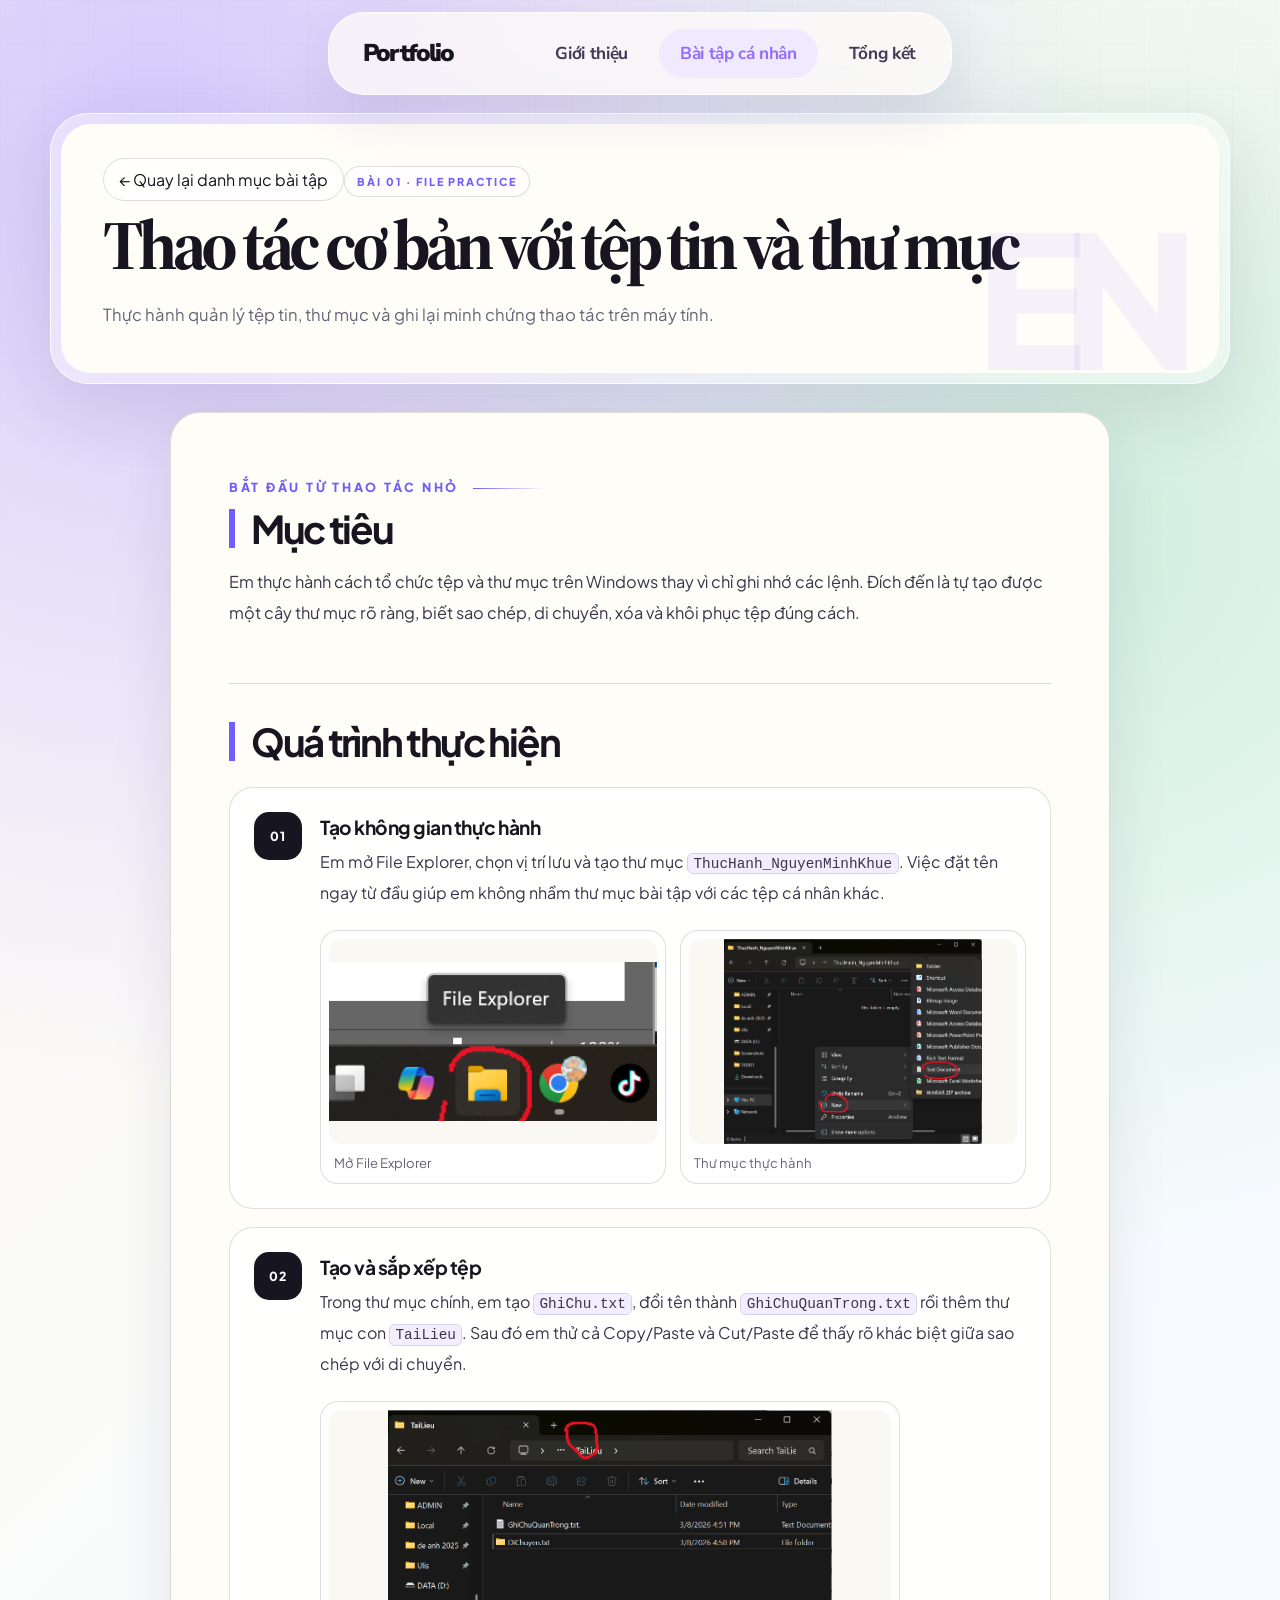
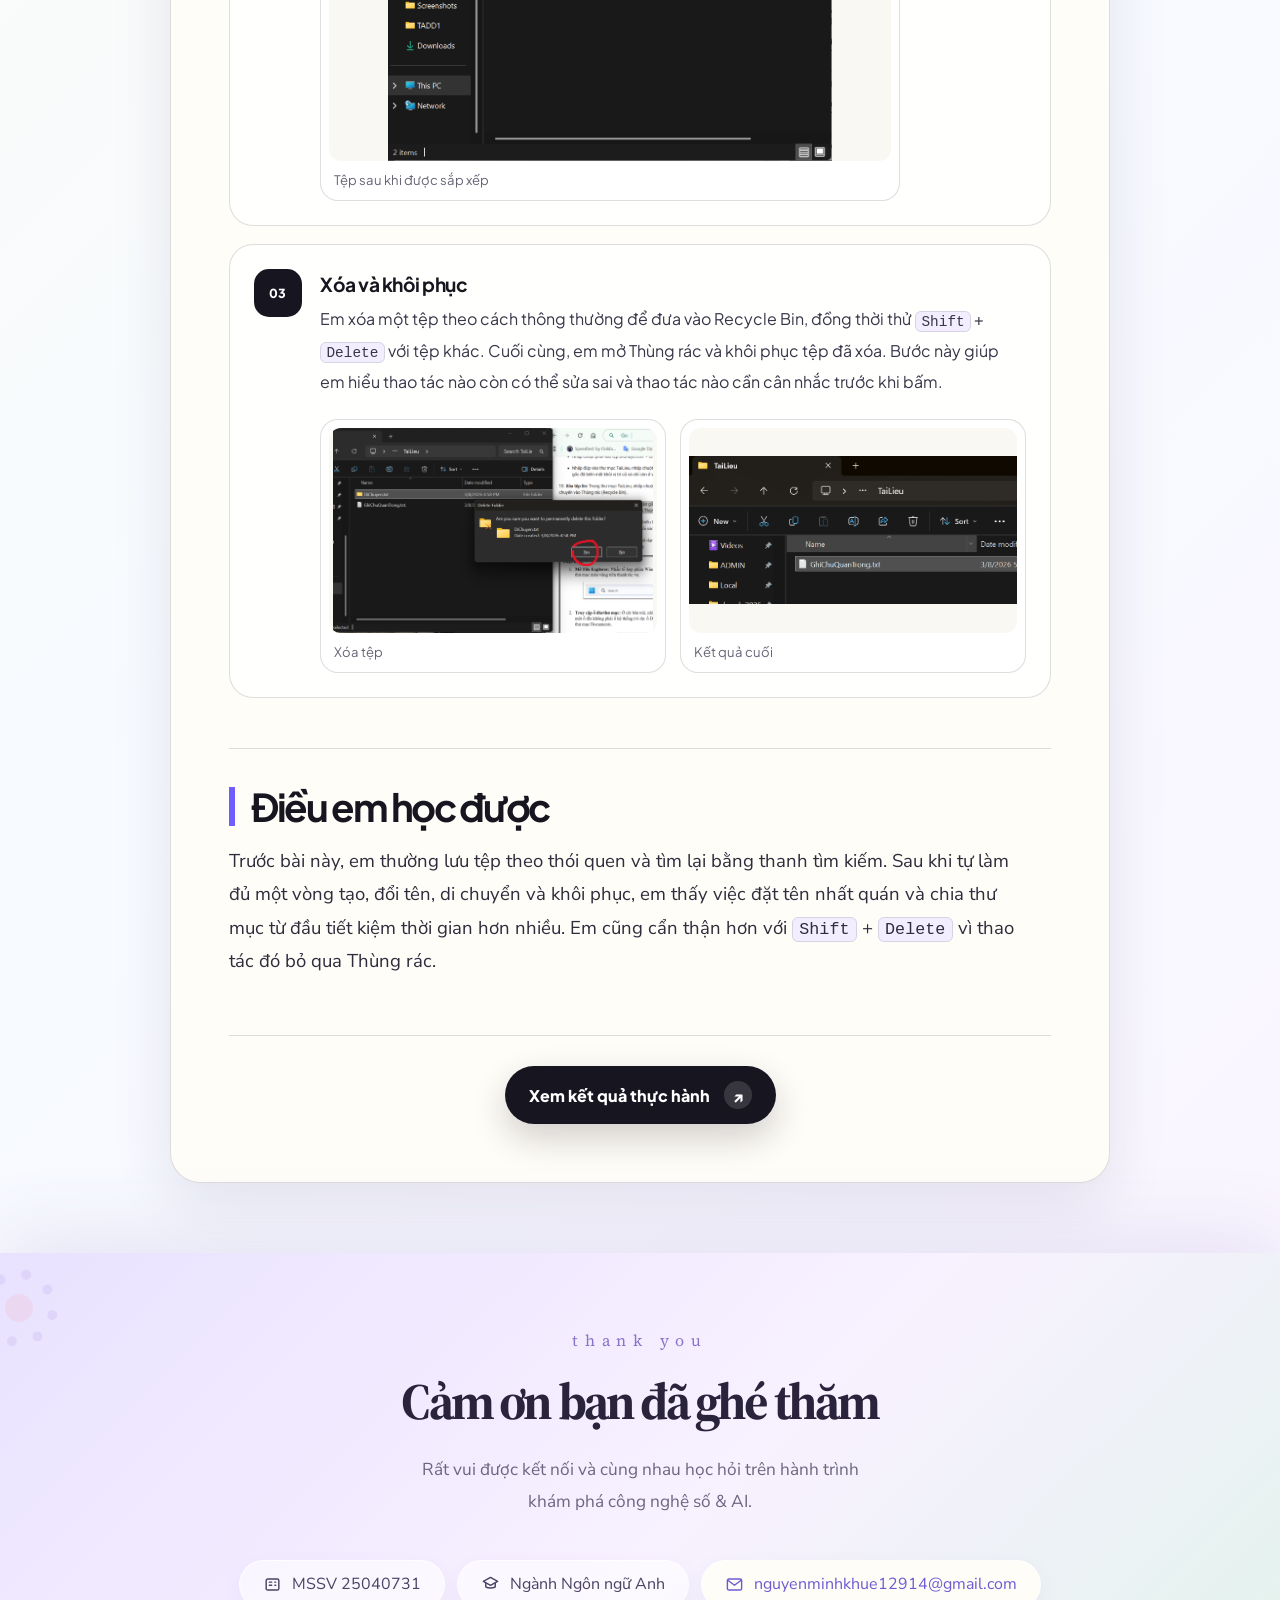
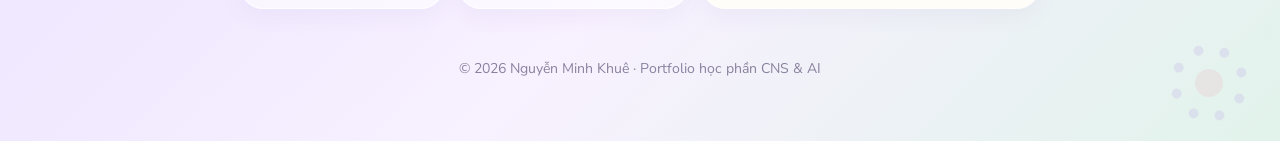
==== commit 00bba3d8: "Fix layout, font, responsive, cache bust" ====
--- a/works/week-01/index.html
+++ b/works/week-01/index.html
@@ -8,7 +8,7 @@
   <link rel="preconnect" href="https://fonts.gstatic.com" crossorigin>
   <link href="https://fonts.googleapis.com/css2?family=Nunito+Sans:opsz,wght@6..12,400;6..12,500;6..12,700;6..12,800;6..12,900&family=Plus+Jakarta+Sans:wght@400;500;700;800;900&family=Source+Serif+4:opsz,wght@8..60,600;8..60,700;8..60,800&display=swap" rel="stylesheet">
   <link rel="icon" type="image/svg+xml" href="../../assets/brand/favicon.svg">
-  <link rel="stylesheet" href="../../styles.css">
+  <link rel="stylesheet" href="../../styles.css?v=20260715-1">
 </head>
 <body>
 <div class="shell">
--- a/styles.css
+++ b/styles.css
@@ -4,14 +4,14 @@
 }
 *{box-sizing:border-box}
 html{scroll-behavior:smooth}
-body{margin:0;color:var(--ink);font-family:"Plus Jakarta Sans",Manrope,system-ui,sans-serif;background:radial-gradient(circle at 12% 4%,rgba(207,197,255,.9),transparent 28%),radial-gradient(circle at 84% 16%,rgba(198,236,216,.82),transparent 24%),linear-gradient(135deg,#fffaf0 0%,#f7fbff 52%,#faf4ff 100%)}
+body{margin:0;overflow-x:hidden;color:var(--ink);font-family:"Plus Jakarta Sans",Manrope,system-ui,sans-serif;background:radial-gradient(circle at 12% 4%,rgba(207,197,255,.9),transparent 28%),radial-gradient(circle at 84% 16%,rgba(198,236,216,.82),transparent 24%),linear-gradient(135deg,#fffaf0 0%,#f7fbff 52%,#faf4ff 100%)}
 body:before{content:"";position:fixed;inset:0;pointer-events:none;z-index:0;opacity:.28;background-image:linear-gradient(90deg,rgba(23,21,31,.055) 1px,transparent 1px),linear-gradient(rgba(23,21,31,.04) 1px,transparent 1px);background-size:44px 44px;mask-image:linear-gradient(#000,transparent 78%)}
 a{color:inherit;text-decoration:none}img{max-width:100%;display:block}.shell{position:relative;z-index:1;min-height:100vh}.container{max-width:var(--max);margin:0 auto}
 .topbar{max-width:634px;margin:0 auto;padding:12px 5px 0;display:flex;align-items:center;justify-content:center;gap:18px;position:sticky;top:0;z-index:10}
 .nav-island{display:flex;align-items:center;justify-content:space-between;gap:26px;width:100%;padding:16px 14px 16px 34px;border-radius:36px;background:rgba(255,253,248,.72);border:1px solid rgba(255,255,255,.82);box-shadow:0 18px 55px rgba(42,34,74,.10);backdrop-filter:blur(18px)}
 .nav-title{font-family:"Nunito Sans","Plus Jakarta Sans",system-ui,sans-serif;font-size:1.52rem;font-weight:900;letter-spacing:-.075em;line-height:1;color:#17151f;white-space:nowrap}
 .brand{display:flex;align-items:center;gap:12px;min-width:0}.brand>div{display:grid;gap:2px;min-width:0}.mark{width:48px;height:48px;border-radius:50%;display:grid;place-items:center;background:conic-gradient(from 210deg,var(--lilac),var(--mint),var(--blue),var(--coral),var(--lilac));box-shadow:inset 0 1px 0 rgba(255,255,255,.8);font-weight:900;flex:0 0 48px}.brand strong{display:block;font-weight:900;line-height:1.12;white-space:nowrap}.brand span{display:block;color:var(--muted);font-size:.86rem;line-height:1.25}
-.nav{display:flex;align-items:center;gap:10px;flex-wrap:nowrap;font-family:"Nunito Sans","Plus Jakarta Sans",system-ui,sans-serif}.nav a{border:1px solid transparent;background:transparent;border-radius:999px;padding:12px 20px;color:#3f3a55;font-size:1.08rem;font-weight:700;letter-spacing:-.02em;white-space:nowrap;transition:transform .7s var(--ease),background .7s var(--ease),border-color .7s var(--ease),color .7s var(--ease)}.pill,.back{border:1px solid var(--line);background:rgba(255,255,255,.64);border-radius:999px;padding:10px 15px;transition:transform .7s var(--ease),background .7s var(--ease),border-color .7s var(--ease)}.nav a.active{background:#f0eaff;color:#916dff}.nav a:hover,.back:hover{transform:translateY(-2px);background:#fff;border-color:rgba(23,21,31,.08)}.nav a.active:hover{background:#f0eaff;color:#916dff}
+.nav{display:flex;align-items:center;gap:10px;flex-wrap:nowrap;font-family:"Nunito Sans","Plus Jakarta Sans",system-ui,sans-serif}.nav a{border:1px solid transparent;background:transparent;border-radius:999px;padding:12px 20px;color:#3f3a55;font-family:inherit;font-size:1.08rem;font-weight:700;letter-spacing:-.02em;white-space:nowrap;transition:transform .7s var(--ease),background .7s var(--ease),border-color .7s var(--ease),color .7s var(--ease)}.pill,.back{border:1px solid var(--line);background:rgba(255,255,255,.64);border-radius:999px;padding:10px 15px;transition:transform .7s var(--ease),background .7s var(--ease),border-color .7s var(--ease)}.nav a.active{background:#f0eaff;color:#916dff}.nav a:hover,.back:hover{transform:translateY(-2px);background:#fff;border-color:rgba(23,21,31,.08)}.nav a.active:hover{background:#f0eaff;color:#916dff}
 main{padding:18px}.hero{max-width:var(--max);margin:0 auto 28px;padding:10px;border-radius:42px;background:rgba(255,255,255,.42);border:1px solid rgba(255,255,255,.9);box-shadow:0 34px 110px rgba(42,34,74,.16)}
 .hero-core{position:relative;overflow:hidden;min-height:640px;border-radius:34px;background:linear-gradient(135deg,rgba(255,253,248,.95),rgba(248,246,255,.82));padding:56px;display:grid;grid-template-columns:minmax(0,1.03fr) minmax(320px,.97fr);gap:42px;align-items:stretch}
 .hero-core:before{content:"LANGUAGE RADIO";position:absolute;left:44px;bottom:18px;font-size:clamp(3rem,10vw,9rem);line-height:.8;font-weight:900;letter-spacing:-.08em;color:rgba(23,21,31,.045);pointer-events:none}
@@ -22,17 +22,17 @@
 .section{max-width:var(--max);margin:0 auto 28px;padding:10px;border-radius:38px;background:rgba(255,255,255,.38);border:1px solid rgba(255,255,255,.86);box-shadow:0 22px 70px rgba(42,34,74,.10)}.section-core{border-radius:30px;background:rgba(255,253,248,.76);padding:38px}.section-head h2{font-size:clamp(2.1rem,4.5vw,4.5rem);line-height:.92;letter-spacing:-.07em;margin:0 0 26px}
 .profile-grid{display:grid;grid-template-columns:.9fr 1.1fr;gap:18px}.panel{border-radius:26px;padding:26px;background:#fff;border:1px solid var(--line);box-shadow:0 14px 45px rgba(42,34,74,.08)}.panel p{color:#3d394b;line-height:1.82}.identity{background:linear-gradient(135deg,rgba(207,197,255,.46),rgba(198,236,216,.34),#fff)}
 .route-grid{display:grid;grid-template-columns:1.2fr .8fr 1fr;gap:16px}.route-grid article{border-radius:28px;padding:26px;background:#fff;border:1px solid var(--line);box-shadow:0 14px 45px rgba(42,34,74,.08)}.route-grid article:nth-child(2){margin-top:40px;background:linear-gradient(135deg,#fff,var(--blue))}.route-grid article:nth-child(3){background:linear-gradient(135deg,#fff,var(--mint))}.route-grid span{font-weight:900;color:#6f5dff}.route-grid h3{font-size:1.35rem;margin:.5rem 0}.route-grid p{margin:0;color:var(--muted);line-height:1.75}
-.work-grid{max-width:var(--max);margin:0 auto;display:grid;grid-template-columns:repeat(2,minmax(0,1fr));gap:18px}.work-card{border-radius:34px;padding:8px;background:rgba(255,255,255,.38);border:1px solid rgba(255,255,255,.88);box-shadow:0 24px 80px rgba(42,34,74,.12);font-family:"Nunito Sans","Plus Jakarta Sans",system-ui,sans-serif;transition:transform .8s var(--ease),box-shadow .8s var(--ease)}.work-card:hover{transform:translateY(-7px) rotate(-.4deg);box-shadow:0 34px 100px rgba(42,34,74,.18)}.work-inner{height:100%;border-radius:27px;padding:20px;background:#fffdf8;border:1px solid rgba(23,21,31,.08)}.work-top{display:flex;justify-content:space-between;gap:12px;align-items:center;margin-bottom:14px}.work-no{width:46px;height:46px;border-radius:15px;display:grid;place-items:center;background:#17151f;color:#fff;font-weight:900}.work-card h3{font-size:1.25rem;font-weight:800;letter-spacing:-.025em;margin:0 0 8px}.work-card p{margin:0;color:var(--muted);font-weight:400;line-height:1.65}.read{display:inline-flex;align-items:center;gap:10px;margin-top:14px;border-radius:999px;background:#17151f;color:#fff;padding:7px 7px 7px 15px;font-weight:800;transition:transform .7s var(--ease)}.read i{font-style:normal;width:28px;height:28px;border-radius:50%;display:grid;place-items:center;background:rgba(255,255,255,.14);transition:transform .7s var(--ease)}.read:hover{transform:translateY(-2px)}.read:hover i{transform:translateX(3px) translateY(-1px)}
+.work-grid{max-width:var(--max);margin:0 auto;display:grid;grid-template-columns:repeat(2,minmax(0,1fr));gap:24px}.work-card{min-width:0;border-radius:34px;padding:8px;background:rgba(255,255,255,.38);border:1px solid rgba(255,255,255,.88);box-shadow:0 24px 80px rgba(42,34,74,.12);font-family:"Nunito Sans","Plus Jakarta Sans",system-ui,sans-serif;transition:transform .8s var(--ease),box-shadow .8s var(--ease)}.work-card:hover{transform:translateY(-7px) rotate(-.4deg);box-shadow:0 34px 100px rgba(42,34,74,.18)}.work-inner{height:100%;border-radius:27px;padding:20px;background:#fffdf8;border:1px solid rgba(23,21,31,.08)}.work-top{display:flex;justify-content:space-between;gap:12px;align-items:center;margin-bottom:14px}.work-no{width:46px;height:46px;border-radius:15px;display:grid;place-items:center;background:#17151f;color:#fff;font-weight:900}.work-card h3{font-size:1.25rem;font-weight:800;letter-spacing:-.025em;margin:0 0 8px}.work-card p{margin:0;color:var(--muted);font-weight:400;line-height:1.65}.read{display:inline-flex;align-items:center;gap:10px;margin-top:14px;border-radius:999px;background:#17151f;color:#fff;padding:7px 7px 7px 15px;font-weight:800;transition:transform .7s var(--ease)}.read i{font-style:normal;width:28px;height:28px;border-radius:50%;display:grid;place-items:center;background:rgba(255,255,255,.14);transition:transform .7s var(--ease)}.read:hover{transform:translateY(-2px)}.read:hover i{transform:translateX(3px) translateY(-1px)}
 .work-hero{max-width:var(--max);margin:0 auto 28px;padding:10px;border-radius:38px;background:rgba(255,255,255,.38);border:1px solid rgba(255,255,255,.86);box-shadow:0 24px 80px rgba(42,34,74,.12)}.work-hero-core{position:relative;overflow:hidden;border-radius:30px;background:#fffdf8;padding:42px}.work-hero-core:after{content:"EN";position:absolute;right:42px;bottom:-38px;font-size:11.5rem;letter-spacing:-.12em;color:rgba(111,93,255,.075);font-weight:900}.work-hero h1{font-size:clamp(3rem,5.45vw,6.2rem);max-width:980px;line-height:.86}
 .work-layout{max-width:var(--max);margin:0 auto;display:grid;grid-template-columns:minmax(0,1fr) 300px;gap:22px;align-items:start}.document{border-radius:30px;background:#fffdf8;border:1px solid var(--line);padding:34px;box-shadow:0 18px 60px rgba(42,34,74,.10)}.document h2{font-size:clamp(1.7rem,3vw,3rem);letter-spacing:-.06em;line-height:1.02;margin:2.2rem 0 1rem;padding-left:16px;border-left:6px solid #6f5dff}.document h3{font-size:1.12rem;margin:1.4rem 0 .6rem}.document p{color:#39364a;line-height:1.88}.list-line{padding-left:14px;border-left:3px solid var(--lilac)}.table-wrap{overflow:auto;border:1px solid var(--line);border-radius:20px;margin:20px 0;background:#fff}table{width:100%;min-width:820px;border-collapse:collapse}th,td{padding:13px 15px;text-align:left;vertical-align:top;border-bottom:1px solid var(--line);line-height:1.62}th{background:#f2eeff}.gallery{max-width:var(--max);margin:34px auto}.gallery-grid{display:grid;grid-template-columns:repeat(3,minmax(0,1fr));gap:18px}.gallery-card{border-radius:28px;padding:10px;background:rgba(255,255,255,.88);border:1px solid rgba(23,21,31,.12);box-shadow:0 18px 55px rgba(42,34,74,.10);transition:transform .35s var(--ease),box-shadow .35s var(--ease)}.gallery-card:hover{transform:translateY(-4px);box-shadow:0 28px 75px rgba(42,34,74,.15)}.gallery-card img{width:100%;aspect-ratio:16/10;object-fit:contain;background:#faf8f2;border-radius:18px}.gallery-card figcaption{display:grid;grid-template-columns:auto 1fr;gap:10px;align-items:start;padding:12px 4px 4px;color:#343040;font-size:.92rem;line-height:1.55}.gallery-card figcaption b{font-size:.72rem;letter-spacing:.16em;text-transform:uppercase;color:#6f5dff;white-space:nowrap}.footer{max-width:var(--max);margin:28px auto 0;padding:0 18px 38px;color:var(--muted)}
 @media(max-width:900px){.topbar{position:static}.nav-island{gap:14px;padding:14px 12px 14px 22px}.nav{gap:4px;overflow-x:auto;width:100%;justify-content:flex-end}.nav a{font-size:.95rem;padding:10px 13px}.nav-title{font-size:1.35rem}.hero-core,.profile-grid,.route-grid,.work-layout{grid-template-columns:1fr}.hero-core{padding:30px;min-height:auto}.work-grid,.gallery-grid{grid-template-columns:1fr}.work-card,.work-card:nth-child(1),.work-card:nth-child(2),.work-card:nth-child(5),.work-card:nth-child(6){grid-column:1;margin-top:0}.deck-card,.deck-card:nth-child(2){margin-left:0;transform:none}.side{position:static}h1,.work-hero h1{max-width:100%;font-size:clamp(3rem,17vw,5rem)}.gallery-card figcaption{grid-template-columns:1fr}}
-@media(max-width:560px){.topbar{padding-inline:10px}.nav-island{align-items:flex-start;flex-direction:column;border-radius:30px;padding:18px}.nav{justify-content:flex-start}.nav a{font-size:.92rem;padding:9px 12px}}
+@media(max-width:560px){main{padding-inline:10px}.topbar{padding-inline:10px}.nav-island{align-items:flex-start;flex-direction:column;border-radius:30px;padding:18px}.nav{justify-content:flex-start;max-width:100%}.nav a{font-size:.92rem;padding:9px 12px}.hero{padding:7px}.hero-core{padding:30px 22px;grid-template-columns:minmax(0,1fr)}h1,.work-hero h1{font-size:clamp(2.65rem,14vw,4rem);overflow-wrap:anywhere}.work-grid{gap:22px}}
 .footer{position:relative;isolation:isolate;overflow:hidden;width:100%;max-width:none;margin:52px 0 0;padding:76px 24px 68px;background:#604633;color:#f8eee5;text-align:center}.footer-inner{position:relative;z-index:1;max-width:900px;margin:0 auto}.footer-kicker{display:block;margin-bottom:22px;font-family:"Source Serif 4",Georgia,serif;font-size:1rem;letter-spacing:.42em;color:#d6bca8}.footer h2{margin:0;color:#fff8f1;font-family:"Source Serif 4",Georgia,serif;font-size:clamp(2.25rem,4vw,3.25rem);font-weight:700;letter-spacing:-.055em;line-height:1.1}.footer-intro{margin:24px auto 42px;color:#d8c7bb;font-size:1.08rem;line-height:1.85}.footer-details{display:flex;justify-content:center;flex-wrap:wrap;gap:12px}.footer-details span,.footer-details a{display:inline-flex;align-items:center;gap:10px;padding:14px 23px;border-radius:999px;background:rgba(255,248,240,.12);color:#f8eee5;font-size:1rem;line-height:1;white-space:nowrap}.footer-details a{background:#fff8ef;color:#604633}.footer-details svg{width:19px;height:19px;fill:none;stroke:currentColor;stroke-linecap:round;stroke-linejoin:round;stroke-width:1.8}.footer-credit{margin:50px 0 0;color:#c4ada0;font-size:.88rem}.footer-flower{position:absolute;z-index:0;width:90px;height:90px;opacity:.18}.footer-flower:before,.footer-flower:after{content:"";position:absolute;inset:31px;border-radius:50%;background:#f5d7cc;box-shadow:0 -34px 0 -9px #b9977d,24px -24px 0 -9px #b9977d,34px 0 0 -9px #b9977d,24px 24px 0 -9px #b9977d,0 34px 0 -9px #b9977d,-24px 24px 0 -9px #b9977d,-34px 0 0 -9px #b9977d,-24px -24px 0 -9px #b9977d}.footer-flower:after{inset:43px;background:#f5d7cc;box-shadow:none}.footer-flower-left{top:10px;left:-26px;transform:rotate(12deg)}.footer-flower-right{right:26px;bottom:18px;transform:rotate(-18deg)}
 @media(max-width:700px){.footer{margin-top:34px;padding:58px 18px 48px}.footer-kicker{margin-bottom:18px;font-size:.86rem}.footer-intro{margin:20px auto 30px;font-size:.96rem}.footer-intro br{display:none}.footer-details{flex-direction:column;align-items:stretch}.footer-details span,.footer-details a{justify-content:center;font-size:.9rem;padding:13px 16px;white-space:normal}.footer-credit{margin-top:34px;font-size:.76rem}.footer-flower-right{right:-20px;bottom:12px}}
 .work-grid + .section{margin-top:84px}
 #summary{background:rgba(255,255,255,.52);box-shadow:0 26px 82px rgba(92,76,155,.14)}
 #summary .section-core{background:linear-gradient(135deg,rgba(255,253,248,.9),rgba(240,235,255,.78));border:1px solid rgba(255,255,255,.9)}
-.footer{background:linear-gradient(135deg,#e9e2ff 0%,#f8f1ff 54%,#e1f3eb 100%);color:#29243c;box-shadow:0 -18px 70px rgba(103,83,163,.12)}.footer-kicker{color:#8973c8}.footer h2{color:#29243c}.footer-intro{color:#6d6680}.footer-details span,.footer-details a{background:rgba(255,255,255,.56);color:#4b4264;border:1px solid rgba(255,255,255,.72);box-shadow:0 8px 22px rgba(103,83,163,.06)}.footer-details a{background:#fffdf8;color:#6f5bd0}.footer-credit{color:#8b829f}.footer-flower{opacity:.24}.footer-flower:before,.footer-flower:after{background:#f0b6c4;box-shadow:0 -34px 0 -9px #bda9e7,24px -24px 0 -9px #bda9e7,34px 0 0 -9px #bda9e7,24px 24px 0 -9px #bda9e7,0 34px 0 -9px #bda9e7,-24px 24px 0 -9px #bda9e7,-34px 0 0 -9px #bda9e7,-24px -24px 0 -9px #bda9e7}.footer-flower:after{background:#f0b6c4;box-shadow:none}
+.footer{background:linear-gradient(135deg,#e9e2ff 0%,#f8f1ff 54%,#e1f3eb 100%);color:#29243c;font-family:"Nunito Sans","Plus Jakarta Sans",system-ui,sans-serif;box-shadow:0 -18px 70px rgba(103,83,163,.12)}.footer-kicker{color:#8973c8}.footer h2{color:#29243c}.footer-intro{color:#6d6680;font-weight:400}.footer-details span,.footer-details a{background:rgba(255,255,255,.56);color:#4b4264;border:1px solid rgba(255,255,255,.72);box-shadow:0 8px 22px rgba(103,83,163,.06)}.footer-details a{background:#fffdf8;color:#6f5bd0}.footer-credit{color:#8b829f;font-weight:400}.footer-flower{opacity:.24}.footer-flower:before,.footer-flower:after{background:#f0b6c4;box-shadow:0 -34px 0 -9px #bda9e7,24px -24px 0 -9px #bda9e7,34px 0 0 -9px #bda9e7,24px 24px 0 -9px #bda9e7,0 34px 0 -9px #bda9e7,-24px 24px 0 -9px #bda9e7,-34px 0 0 -9px #bda9e7,-24px -24px 0 -9px #bda9e7}.footer-flower:after{background:#f0b6c4;box-shadow:none}
 @media(max-width:700px){.work-grid + .section{margin-top:56px}}
 
 /* Curated project pages */
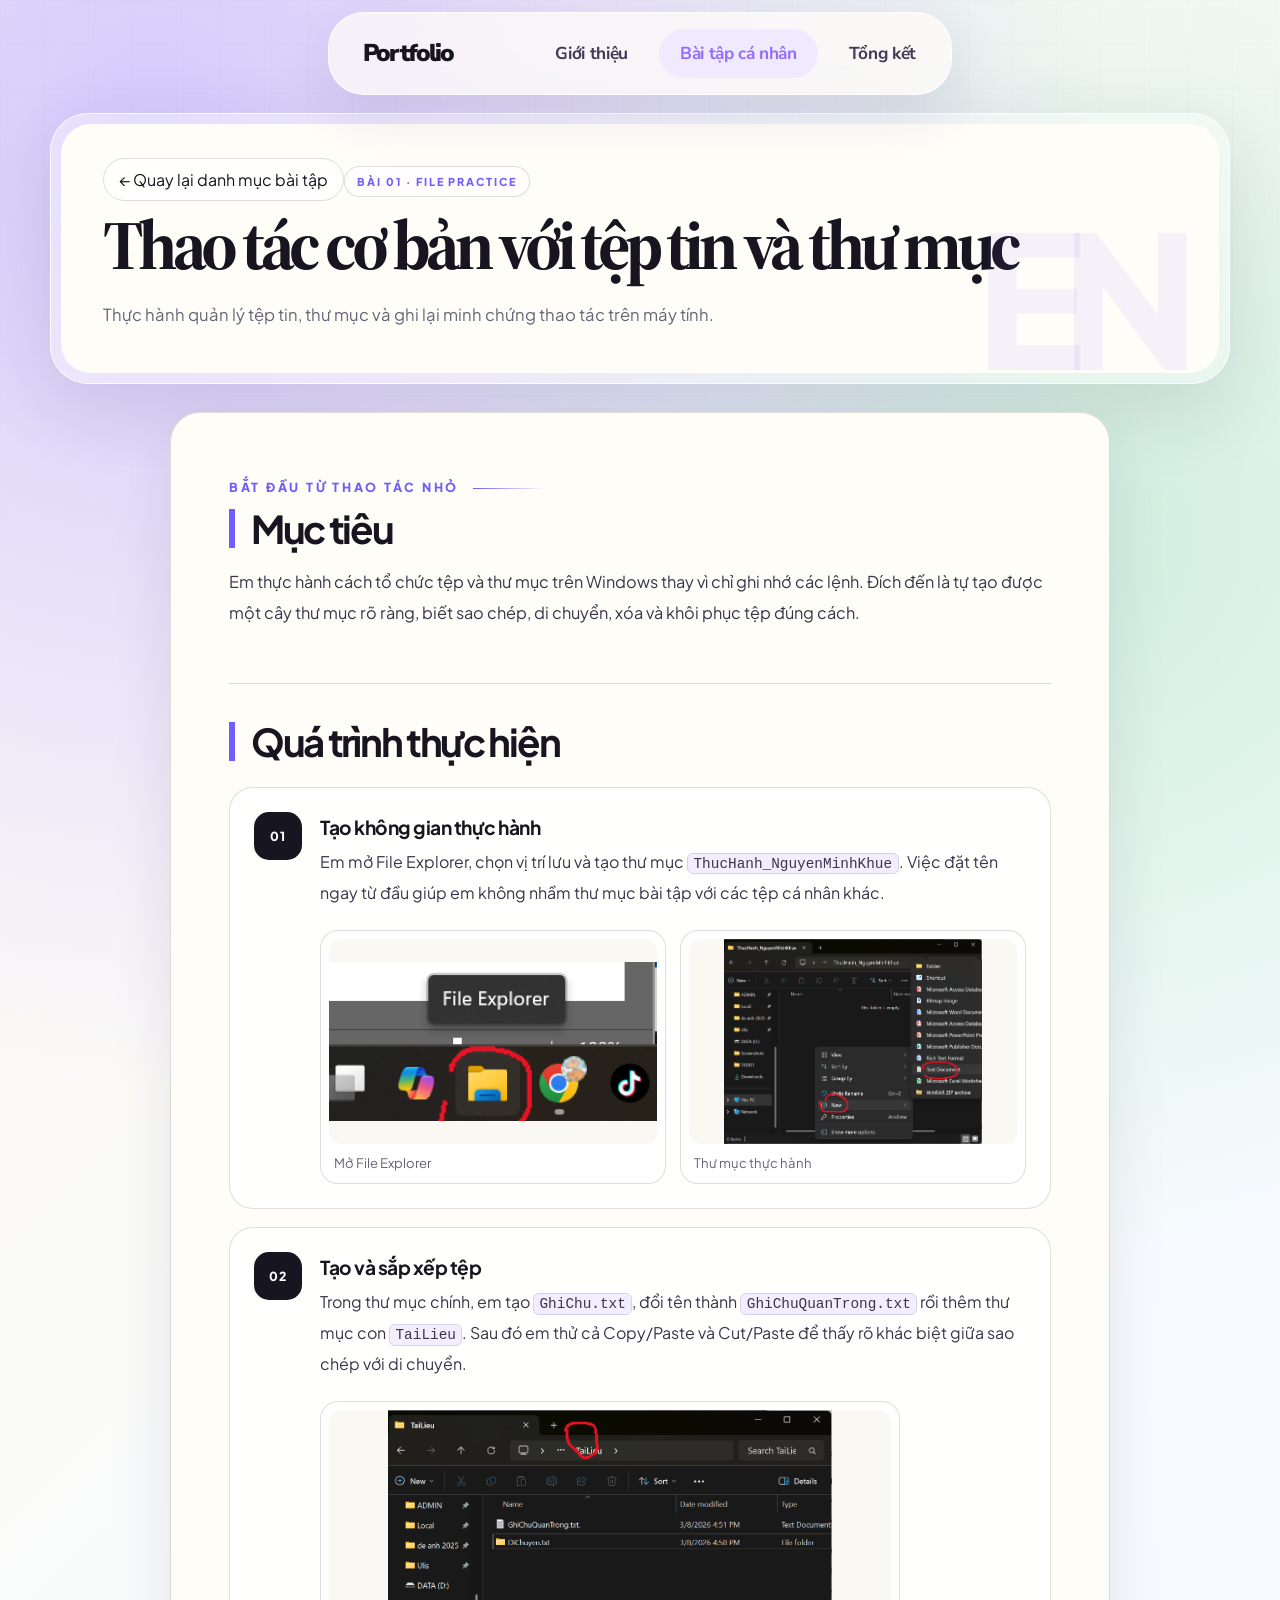
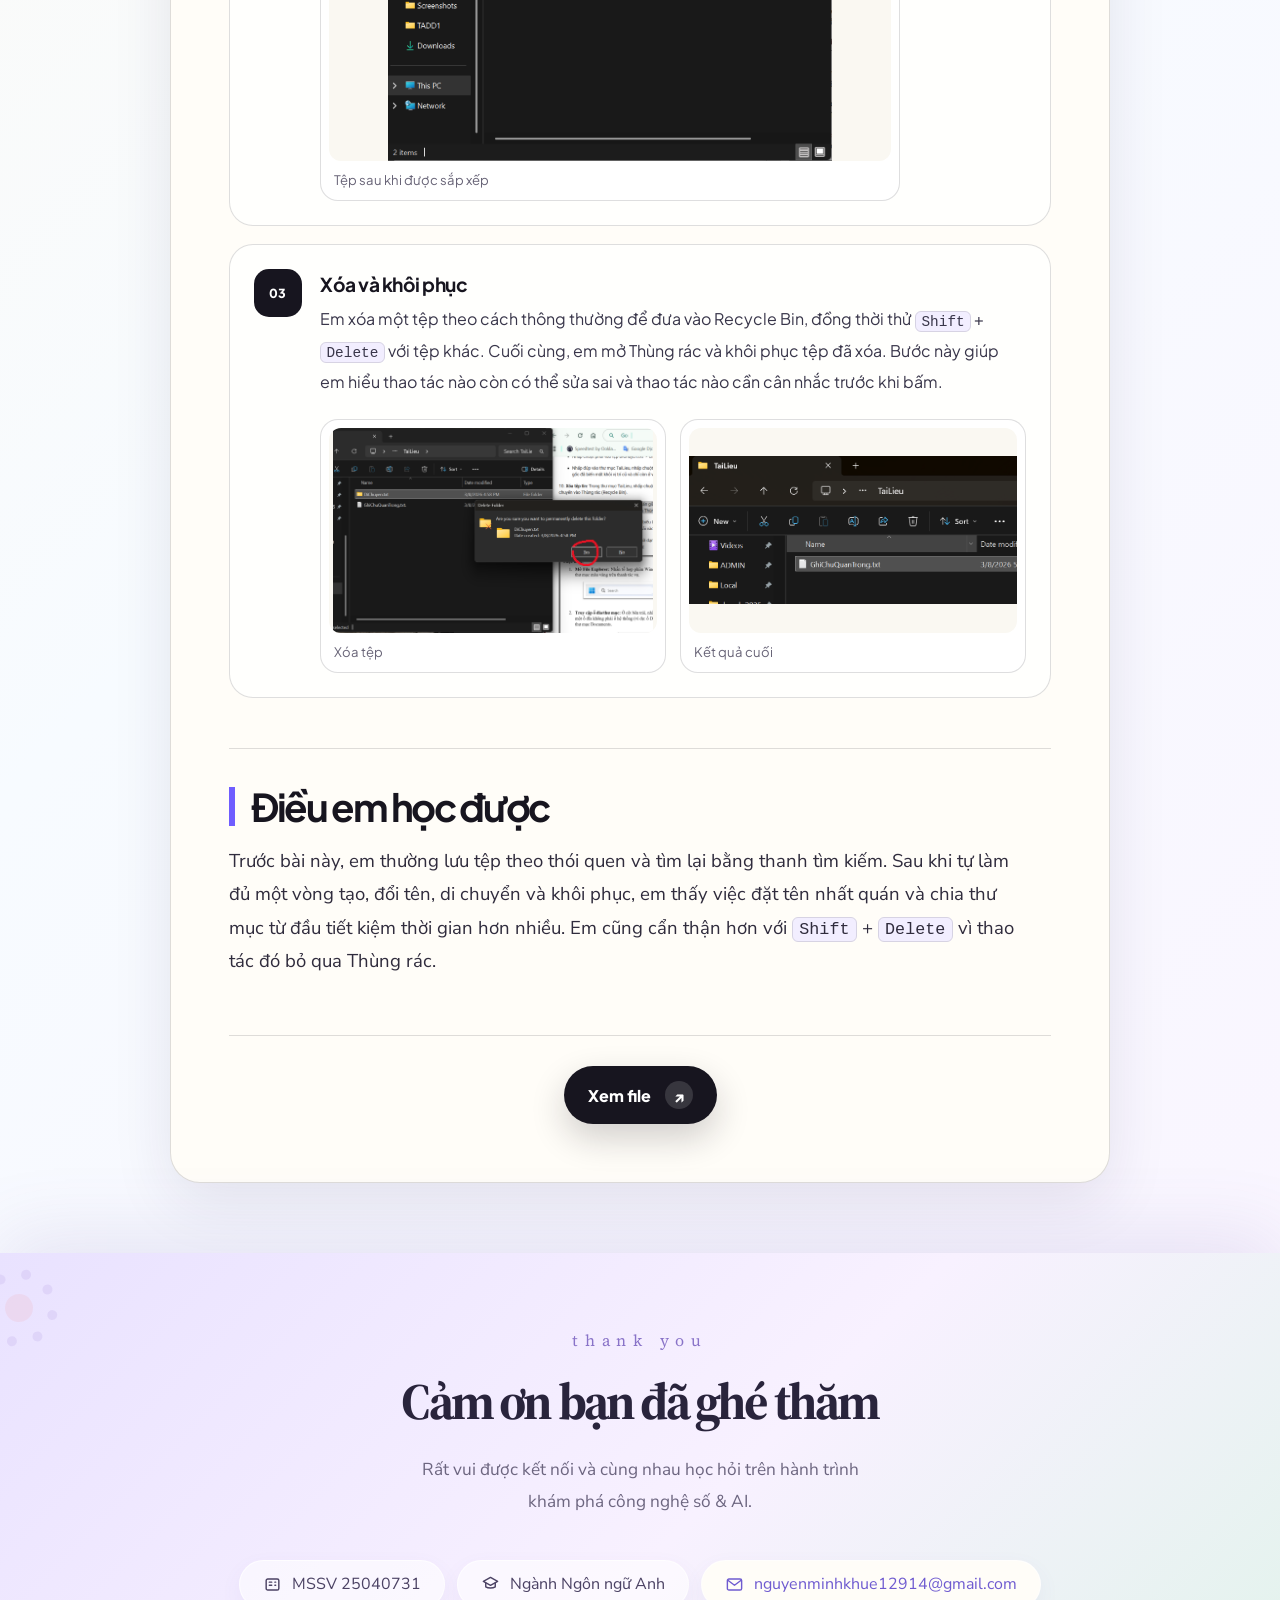
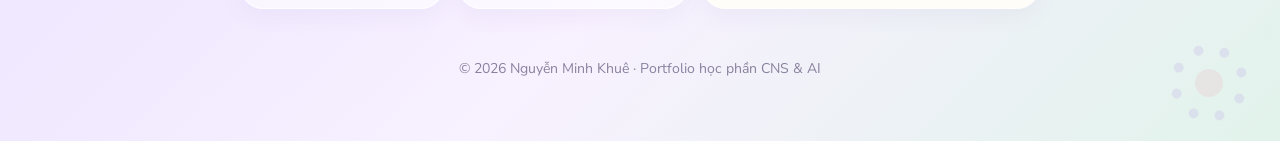
==== commit efcfe64b: "Add assignment PDF links" ====
--- a/works/week-01/index.html
+++ b/works/week-01/index.html
@@ -39,7 +39,7 @@
         </div>
       </section>
       <section class="project-section reflection"><h2>Điều em học được</h2><p>Trước bài này, em thường lưu tệp theo thói quen và tìm lại bằng thanh tìm kiếm. Sau khi tự làm đủ một vòng tạo, đổi tên, di chuyển và khôi phục, em thấy việc đặt tên nhất quán và chia thư mục từ đầu tiết kiệm thời gian hơn nhiều. Em cũng cẩn thận hơn với <kbd>Shift</kbd> + <kbd>Delete</kbd> vì thao tác đó bỏ qua Thùng rác.</p></section>
-      <div class="file-action"><a class="file-button" href="../../assets/evidence/week-01/28.png" target="_blank" rel="noopener">Xem kết quả thực hành <span>↗</span></a></div>
+      <div class="file-action"><a class="file-button" href="../../assets/files/week-01.pdf" target="_blank" rel="noopener">Xem file <span>↗</span></a></div>
     </article></div>
   </main>
   <footer class="footer"><span class="footer-flower footer-flower-left" aria-hidden="true"></span><div class="footer-inner"><span class="footer-kicker">thank you</span><h2>Cảm ơn bạn đã ghé thăm</h2><p class="footer-intro">Rất vui được kết nối và cùng nhau học hỏi trên hành trình<br> khám phá công nghệ số &amp; AI.</p><div class="footer-details"><span><svg viewBox="0 0 24 24" aria-hidden="true"><rect x="4" y="5" width="16" height="14" rx="2"></rect><path d="M8 9h3M8 13h3M15 9h1M15 13h1"></path></svg>MSSV 25040731</span><span><svg viewBox="0 0 24 24" aria-hidden="true"><path d="m3 8 9 5 9-5-9-5-9 5Z"></path><path d="M6 10v5c3 2 9 2 12 0v-5"></path></svg>Ngành Ngôn ngữ Anh</span><a href="mailto:nguyenminhkhue12914@gmail.com"><svg viewBox="0 0 24 24" aria-hidden="true"><rect x="3" y="5" width="18" height="14" rx="2"></rect><path d="m4 7 8 6 8-6"></path></svg>nguyenminhkhue12914@gmail.com</a></div><p class="footer-credit">© 2026 Nguyễn Minh Khuê · Portfolio học phần CNS &amp; AI</p></div><span class="footer-flower footer-flower-right" aria-hidden="true"></span></footer>
--- a/styles.css
+++ b/styles.css
@@ -32,8 +32,9 @@
 .work-grid + .section{margin-top:84px}
 #summary{background:rgba(255,255,255,.52);box-shadow:0 26px 82px rgba(92,76,155,.14)}
 #summary .section-core{background:linear-gradient(135deg,rgba(255,253,248,.9),rgba(240,235,255,.78));border:1px solid rgba(255,255,255,.9)}
+.summary-list{display:grid;gap:16px}.summary-item{display:grid;grid-template-columns:58px minmax(0,1fr);gap:20px;padding:26px 28px;border:1px solid var(--line);border-radius:26px;background:rgba(255,255,255,.76);box-shadow:0 14px 40px rgba(72,56,119,.07)}.summary-item:nth-child(even){margin-left:42px}.summary-item:nth-child(2){background:linear-gradient(135deg,rgba(255,255,255,.9),rgba(198,236,216,.3))}.summary-item:nth-child(3){margin-right:42px;background:linear-gradient(135deg,rgba(255,255,255,.9),rgba(184,221,255,.28))}.summary-no{width:58px;height:58px;display:grid;place-items:center;border-radius:18px;background:#17151f;color:#fff;font-size:.82rem;font-weight:900;letter-spacing:.08em}.summary-item h3{margin:2px 0 8px;font-size:1.24rem;letter-spacing:-.025em}.summary-item p{max-width:84ch;margin:0;color:#4a455a;font-family:"Nunito Sans","Plus Jakarta Sans",system-ui,sans-serif;line-height:1.8}
 .footer{background:linear-gradient(135deg,#e9e2ff 0%,#f8f1ff 54%,#e1f3eb 100%);color:#29243c;font-family:"Nunito Sans","Plus Jakarta Sans",system-ui,sans-serif;box-shadow:0 -18px 70px rgba(103,83,163,.12)}.footer-kicker{color:#8973c8}.footer h2{color:#29243c}.footer-intro{color:#6d6680;font-weight:400}.footer-details span,.footer-details a{background:rgba(255,255,255,.56);color:#4b4264;border:1px solid rgba(255,255,255,.72);box-shadow:0 8px 22px rgba(103,83,163,.06)}.footer-details a{background:#fffdf8;color:#6f5bd0}.footer-credit{color:#8b829f;font-weight:400}.footer-flower{opacity:.24}.footer-flower:before,.footer-flower:after{background:#f0b6c4;box-shadow:0 -34px 0 -9px #bda9e7,24px -24px 0 -9px #bda9e7,34px 0 0 -9px #bda9e7,24px 24px 0 -9px #bda9e7,0 34px 0 -9px #bda9e7,-24px 24px 0 -9px #bda9e7,-34px 0 0 -9px #bda9e7,-24px -24px 0 -9px #bda9e7}.footer-flower:after{background:#f0b6c4;box-shadow:none}
-@media(max-width:700px){.work-grid + .section{margin-top:56px}}
+@media(max-width:700px){.work-grid + .section{margin-top:56px}.summary-item,.summary-item:nth-child(even),.summary-item:nth-child(3){grid-template-columns:44px minmax(0,1fr);gap:14px;margin-left:0;margin-right:0;padding:20px 16px}.summary-no{width:44px;height:44px;border-radius:14px}.summary-item h3{margin-top:0;font-size:1.08rem}.summary-item p{grid-column:1/-1;font-size:.96rem}}
 
 /* Curated project pages */
 .work-layout{max-width:940px;display:block}
